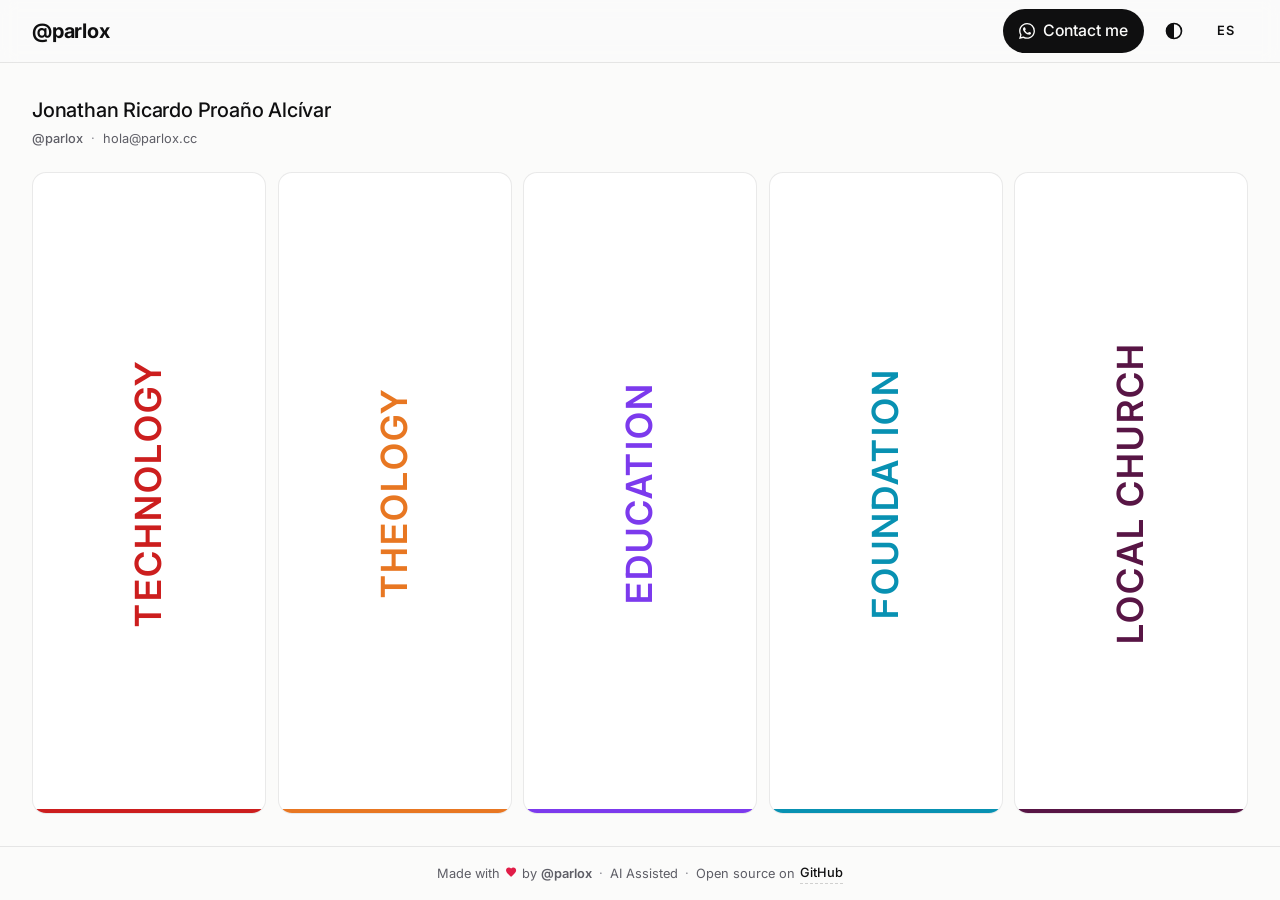
==== index.html @ 4e2821db "Point footer GitHub link to real repo Replace placeholder ParloxNetwork/parlox-cc URL — the repo now" ====
<!doctype html>
<html lang="es">
  <head>
    <meta charset="utf-8" />
    <meta name="viewport" content="width=device-width, initial-scale=1, viewport-fit=cover" />
    <meta name="color-scheme" content="light dark" />

    <title>@parlox — Jonathan Ricardo Proaño Alcívar</title>
    <meta
      name="description"
      content="Cinco áreas de trabajo. Tecnología, teología, educación, fundación e iglesia local."
    />
    <link rel="canonical" href="https://parlox.cc/" />
    <link rel="alternate" hreflang="es" href="https://parlox.cc/" />
    <link rel="alternate" hreflang="en" href="https://parlox.cc/?lang=en" />
    <link rel="alternate" hreflang="x-default" href="https://parlox.cc/" />

    <meta property="og:type" content="profile" />
    <meta property="og:title" content="@parlox — Jonathan Ricardo Proaño Alcívar" />
    <meta
      property="og:description"
      content="Cinco áreas de trabajo. Tecnología, teología, educación, fundación e iglesia local."
    />
    <meta property="og:url" content="https://parlox.cc/" />
    <meta name="twitter:card" content="summary" />

    <meta name="theme-color" content="#ffffff" media="(prefers-color-scheme: light)" />
    <meta name="theme-color" content="#0b0b0d" media="(prefers-color-scheme: dark)" />

    <!-- Inline no-flash bootstrap: applies persisted theme/lang BEFORE
         the stylesheet paints, eliminating FOUC. -->
    <script>
      (function () {
        try {
          var t = localStorage.getItem("parlox.theme") || "auto";
          document.documentElement.setAttribute("data-theme", t);
          var url = new URL(location.href);
          var l =
            url.searchParams.get("lang") ||
            localStorage.getItem("parlox.lang") ||
            ((navigator.language || "es").slice(0, 2).toLowerCase() === "en"
              ? "en"
              : "es");
          document.documentElement.setAttribute("lang", l);
        } catch (e) {}
      })();
    </script>

    <link rel="preconnect" href="https://fonts.googleapis.com" />
    <link rel="preconnect" href="https://fonts.gstatic.com" crossorigin />
    <link
      href="https://fonts.googleapis.com/css2?family=Inter:wght@400;500;600;700&display=swap"
      rel="stylesheet"
    />

    <link rel="stylesheet" href="styles.css" />
    <script type="module" src="app.js" defer></script>

    <script type="application/ld+json">
      {
        "@context": "https://schema.org",
        "@type": "Person",
        "name": "Jonathan Ricardo Proaño Alcívar",
        "alternateName": "@parlox",
        "url": "https://parlox.cc/"
      }
    </script>
  </head>

  <body>
    <a class="skip-link" href="#main" data-i18n="a11y.skip">Saltar al contenido</a>

    <header class="topbar" role="banner">
      <a class="mark" href="/" aria-label="parlox.cc">
        <span class="mark-handle">@parlox</span>
      </a>

      <nav class="topbar-actions" aria-label="Acciones del sitio">
        <button id="wa-btn" class="btn btn-primary" type="button">
          <svg
            class="wa-icon"
            viewBox="0 0 24 24"
            aria-hidden="true"
            focusable="false"
          >
            <path
              fill="currentColor"
              d="M17.472 14.382c-.297-.149-1.758-.867-2.03-.967-.273-.099-.471-.148-.67.15-.197.297-.767.966-.94 1.164-.173.199-.347.223-.644.075-.297-.15-1.255-.463-2.39-1.475-.883-.788-1.48-1.761-1.653-2.059-.173-.297-.018-.458.13-.606.134-.133.298-.347.446-.52.149-.174.198-.298.298-.497.099-.198.05-.371-.025-.52-.075-.149-.669-1.612-.916-2.207-.242-.579-.487-.5-.669-.51-.173-.008-.371-.01-.57-.01-.198 0-.52.074-.792.372-.272.297-1.04 1.016-1.04 2.479 0 1.462 1.065 2.875 1.213 3.074.149.198 2.096 3.2 5.077 4.487.709.306 1.262.489 1.694.625.712.227 1.36.195 1.871.118.571-.085 1.758-.719 2.006-1.413.248-.694.248-1.289.173-1.413-.074-.124-.272-.198-.57-.347m-5.421 7.403h-.004a9.87 9.87 0 0 1-5.031-1.378l-.361-.214-3.741.982.998-3.648-.235-.374a9.86 9.86 0 0 1-1.51-5.26c.001-5.45 4.436-9.884 9.888-9.884 2.64 0 5.122 1.03 6.988 2.898a9.825 9.825 0 0 1 2.893 6.994c-.003 5.45-4.437 9.884-9.885 9.884m8.413-18.297A11.815 11.815 0 0 0 12.05 0C5.495 0 .16 5.335.157 11.892c0 2.096.547 4.142 1.588 5.945L.057 24l6.305-1.654a11.882 11.882 0 0 0 5.683 1.448h.005c6.554 0 11.89-5.335 11.893-11.893a11.821 11.821 0 0 0-3.48-8.413"
            />
          </svg>
          <span data-i18n="contact">Contáctame</span>
        </button>
        <button
          id="theme-toggle"
          class="btn btn-icon"
          type="button"
          data-i18n-aria="a11y.theme"
          aria-label="Cambiar tema"
        >
          <svg class="icon icon-sun" viewBox="0 0 24 24" aria-hidden="true">
            <circle cx="12" cy="12" r="4" fill="currentColor" />
            <g stroke="currentColor" stroke-width="2" stroke-linecap="round">
              <line x1="12" y1="2" x2="12" y2="5" />
              <line x1="12" y1="19" x2="12" y2="22" />
              <line x1="2" y1="12" x2="5" y2="12" />
              <line x1="19" y1="12" x2="22" y2="12" />
              <line x1="4.5" y1="4.5" x2="6.6" y2="6.6" />
              <line x1="17.4" y1="17.4" x2="19.5" y2="19.5" />
              <line x1="4.5" y1="19.5" x2="6.6" y2="17.4" />
              <line x1="17.4" y1="6.6" x2="19.5" y2="4.5" />
            </g>
          </svg>
          <svg class="icon icon-moon" viewBox="0 0 24 24" aria-hidden="true">
            <path
              fill="currentColor"
              d="M21 12.8A9 9 0 1 1 11.2 3a7 7 0 0 0 9.8 9.8z"
            />
          </svg>
          <svg class="icon icon-auto" viewBox="0 0 24 24" aria-hidden="true">
            <circle cx="12" cy="12" r="9" fill="none" stroke="currentColor" stroke-width="2" />
            <path fill="currentColor" d="M12 3a9 9 0 1 0 0 18V3z" />
          </svg>
        </button>
        <button
          id="lang-toggle"
          class="btn btn-lang"
          type="button"
          data-i18n-aria="a11y.lang"
          aria-label="Cambiar idioma"
        >
          <span class="lang-current">ES</span>
        </button>
      </nav>
    </header>

    <main id="main" class="page" role="main">
      <div class="byline">
        <p class="byline-name">Jonathan Ricardo Proaño Alcívar</p>
        <p class="byline-meta">
          <span class="byline-handle">@parlox</span>
          <span class="byline-sep" aria-hidden="true">·</span>
          <a
            class="byline-email"
            href="#"
            data-email-user="hola"
            data-email-host="parlox.cc"
            >&nbsp;</a
          >
        </p>
      </div>

      <section class="directory" aria-label="Áreas de trabajo">
        <ul class="panels" data-active-index="">
          <li
            class="panel"
            data-area="tech"
            data-index="0"
            style="--brand: #cc1e1e"
          >
            <button
              class="panel-tab"
              type="button"
              aria-expanded="false"
              aria-controls="content-tech"
            >
              <span class="panel-area" data-i18n="area.tech">Tecnología</span>
              <span class="panel-toggle" aria-hidden="true"></span>
            </button>
            <div class="panel-content" id="content-tech">
              <span class="panel-kicker" data-i18n="desc.tech"
                >Tecnología y desarrollo</span
              >
              <h2 class="panel-brand">Parlox Network</h2>
              <p class="panel-slogan" data-i18n="slogan.tech">
                Conectados logramos más.
              </p>
              <a
                class="panel-link"
                href="https://parlox.net"
                target="_blank"
                rel="noopener noreferrer"
                >parlox.net <span aria-hidden="true">→</span></a
              >
            </div>
          </li>

          <li
            class="panel"
            data-area="theo"
            data-index="1"
            style="--brand: #e87722"
          >
            <button
              class="panel-tab"
              type="button"
              aria-expanded="false"
              aria-controls="content-theo"
            >
              <span class="panel-area" data-i18n="area.theo">Teología</span>
              <span class="panel-toggle" aria-hidden="true"></span>
            </button>
            <div class="panel-content" id="content-theo">
              <span class="panel-kicker" data-i18n="desc.theo"
                >Teología, divulgación y ministerio</span
              >
              <h2 class="panel-brand">Cafecito Teológico</h2>
              <p class="panel-slogan" data-i18n="slogan.theo">
                Conversemos de Dios y la Biblia mientras tomamos un cafecito.
              </p>
              <a
                class="panel-link"
                href="https://cafecito.cc"
                target="_blank"
                rel="noopener noreferrer"
                >cafecito.cc <span aria-hidden="true">→</span></a
              >
            </div>
          </li>

          <li
            class="panel"
            data-area="edu"
            data-index="2"
            style="--brand: #7c3aed"
          >
            <button
              class="panel-tab"
              type="button"
              aria-expanded="false"
              aria-controls="content-edu"
            >
              <span class="panel-area" data-i18n="area.edu">Educación</span>
              <span class="panel-toggle" aria-hidden="true"></span>
            </button>
            <div class="panel-content" id="content-edu">
              <span class="panel-kicker" data-i18n="desc.edu"
                >Nivelación, asesoría educativa y formación</span
              >
              <h2 class="panel-brand">Cedesco Academia</h2>
              <p class="panel-slogan" data-i18n="slogan.edu">
                Nivelación y asesoría educativa.
              </p>
              <a class="panel-link" href="#" rel="noopener noreferrer"
                >@cedes <span aria-hidden="true">→</span></a
              >
            </div>
          </li>

          <li
            class="panel"
            data-area="found"
            data-index="3"
            style="--brand: #0891b2"
          >
            <button
              class="panel-tab"
              type="button"
              aria-expanded="false"
              aria-controls="content-found"
            >
              <span class="panel-area" data-i18n="area.found">Fundación</span>
              <span class="panel-toggle" aria-hidden="true"></span>
            </button>
            <div class="panel-content" id="content-found">
              <span class="panel-kicker" data-i18n="desc.found"
                >Fundación de impacto social</span
              >
              <h2 class="panel-brand">Educalisa</h2>
              <p class="panel-slogan" data-i18n="slogan.found">
                Por una educación libre y saludable.
              </p>
              <a class="panel-link" href="#" rel="noopener noreferrer"
                ><span data-i18n="link.soon">próximamente</span></a
              >
            </div>
          </li>

          <li
            class="panel"
            data-area="min"
            data-index="4"
            style="--brand: #581545"
          >
            <button
              class="panel-tab"
              type="button"
              aria-expanded="false"
              aria-controls="content-min"
            >
              <span class="panel-area" data-i18n="area.min">Iglesia local</span>
              <span class="panel-toggle" aria-hidden="true"></span>
            </button>
            <div class="panel-content" id="content-min">
              <span class="panel-kicker" data-i18n="desc.min"
                >Iglesia local</span
              >
              <h2 class="panel-brand">Alianza República</h2>
              <p class="panel-slogan" data-i18n="slogan.min">
                Una familia que glorifica a Dios.
              </p>
              <a
                class="panel-link"
                href="https://alianzarepublica.org"
                target="_blank"
                rel="noopener noreferrer"
                >alianzarepublica.org <span aria-hidden="true">→</span></a
              >
            </div>
          </li>
        </ul>
      </section>
    </main>

    <footer class="bottombar" role="contentinfo">
      <p class="bottombar-text">
        <span class="bb-segment">
          <span data-i18n="footer.made">Hecho con</span>
          <svg
            class="footer-heart"
            viewBox="0 0 24 24"
            aria-hidden="true"
            focusable="false"
          >
            <path
              fill="currentColor"
              d="M12 21.35l-1.45-1.32C5.4 15.36 2 12.28 2 8.5 2 5.42 4.42 3 7.5 3c1.74 0 3.41.81 4.5 2.09C13.09 3.81 14.76 3 16.5 3 19.58 3 22 5.42 22 8.5c0 3.78-3.4 6.86-8.55 11.54z"
            />
          </svg>
          <span data-i18n="footer.by">por</span>
          <span class="bb-handle">@parlox</span>
        </span>
        <span class="bb-sep" aria-hidden="true">·</span>
        <span class="bb-segment" data-i18n="footer.ai">Asistido con IA</span>
        <span class="bb-sep" aria-hidden="true">·</span>
        <span class="bb-segment">
          <span data-i18n="footer.os">Código abierto en</span>
          <a
            class="bb-link"
            href="https://github.com/ParloxNetwork/parlox-cc"
            target="_blank"
            rel="noopener noreferrer"
            >GitHub</a
          >
        </span>
      </p>
    </footer>
  </body>
</html>
---- styles.css ----
/* =========================================================
   parlox.cc — style for both large and small screens
   Editorial directory with hover-accordion (desktop) and
   business-card stack (mobile). Quiet, modern, brand-as-accent.
   ========================================================= */

/* ---------- Modern reset ---------- */
*,
*::before,
*::after {
  box-sizing: border-box;
}
* {
  margin: 0;
  padding: 0;
}
html,
body {
  height: 100%;
}
body {
  -webkit-font-smoothing: antialiased;
  text-rendering: optimizeLegibility;
  line-height: 1.55;
}
img,
svg {
  display: block;
  max-width: 100%;
}
button {
  font: inherit;
  color: inherit;
  background: none;
  border: 0;
  cursor: pointer;
}
ul {
  list-style: none;
}
a {
  color: inherit;
  text-decoration: none;
}

/* ---------- Tokens ---------- */
:root {
  --space-1: 0.25rem;
  --space-2: 0.5rem;
  --space-3: 0.75rem;
  --space-4: 1rem;
  --space-5: 1.5rem;
  --space-6: 2rem;
  --space-8: 3rem;
  --space-10: 4.5rem;

  --fs-xs: clamp(0.7rem, 0.65rem + 0.2vw, 0.8rem);
  --fs-sm: clamp(0.875rem, 0.83rem + 0.2vw, 1rem);
  --fs-base: clamp(1rem, 0.96rem + 0.2vw, 1.0625rem);
  --fs-md: clamp(1.0625rem, 1rem + 0.4vw, 1.25rem);
  --fs-lg: clamp(1.5rem, 1.25rem + 1.2vw, 1.875rem);
  --fs-xl: clamp(1.875rem, 1.5rem + 1.8vw, 2.5rem);

  /* Light palette */
  --bg: #fbfbfa;
  --bg-elev: #ffffff;
  --bg-elev-2: #f4f4f3;
  --fg: #0f0f10;
  --fg-muted: #5e5e66;
  --fg-soft: #8a8a92;
  --line: rgba(15, 15, 16, 0.09);
  --line-strong: rgba(15, 15, 16, 0.18);
  --focus: #2563eb;
  --heart: #e11d48;

  --radius: 14px;
  --ease: cubic-bezier(0.22, 0.61, 0.36, 1);
  --dur-fast: 180ms;
  --dur: 320ms;

  --container: 80rem;
  --topbar-h: clamp(56px, 7vh, 72px);
  --bottombar-h: clamp(48px, 6vh, 56px);

  /* Mobile wallet stack tab height */
  --tab-h-mobile: 64px;

  --font-sans: "Inter", system-ui, -apple-system, "Segoe UI", Roboto,
    "Helvetica Neue", Arial, sans-serif;
}

/* OS-driven dark when user hasn't picked. */
@media (prefers-color-scheme: dark) {
  :root[data-theme="auto"] {
    --bg: #0b0b0d;
    --bg-elev: #131316;
    --bg-elev-2: #1a1a1e;
    --fg: #f4f4f5;
    --fg-muted: #a8a8b0;
    --fg-soft: #6f6f78;
    --line: rgba(244, 244, 245, 0.1);
    --line-strong: rgba(244, 244, 245, 0.22);
    --focus: #60a5fa;
    --heart: #fb7185;
  }
}
:root[data-theme="dark"] {
  --bg: #0b0b0d;
  --bg-elev: #131316;
  --bg-elev-2: #1a1a1e;
  --fg: #f4f4f5;
  --fg-muted: #a8a8b0;
  --fg-soft: #6f6f78;
  --line: rgba(244, 244, 245, 0.1);
  --line-strong: rgba(244, 244, 245, 0.22);
  --focus: #60a5fa;
  --heart: #fb7185;
}
:root[data-theme="light"] {
  --bg: #fbfbfa;
  --bg-elev: #ffffff;
  --bg-elev-2: #f4f4f3;
  --fg: #0f0f10;
  --fg-muted: #5e5e66;
  --fg-soft: #8a8a92;
  --line: rgba(15, 15, 16, 0.09);
  --line-strong: rgba(15, 15, 16, 0.18);
  --focus: #2563eb;
}

/* ---------- Globals ---------- */
body {
  font-family: var(--font-sans);
  font-size: var(--fs-base);
  background: var(--bg);
  color: var(--fg);
  display: flex;
  flex-direction: column;
  min-height: 100dvh;
}

:focus-visible {
  outline: 2px solid var(--focus);
  outline-offset: 3px;
  border-radius: 6px;
}

.skip-link {
  position: absolute;
  top: -100px;
  left: var(--space-4);
  background: var(--bg-elev);
  color: var(--fg);
  padding: var(--space-2) var(--space-4);
  border-radius: 6px;
  z-index: 1000;
  transition: top var(--dur) var(--ease);
}
.skip-link:focus {
  top: var(--space-2);
}

/* ---------- Topbar ---------- */
.topbar {
  height: var(--topbar-h);
  display: flex;
  align-items: center;
  justify-content: space-between;
  gap: var(--space-3);
  padding: 0 var(--space-4);
  border-bottom: 1px solid var(--line);
  background: color-mix(in srgb, var(--bg) 80%, transparent);
  backdrop-filter: saturate(140%) blur(8px);
  position: sticky;
  top: 0;
  z-index: 50;
}
@media (min-width: 768px) {
  .topbar {
    padding: 0 var(--space-6);
  }
}

.mark {
  display: inline-flex;
  align-items: center;
  gap: var(--space-2);
  font-weight: 700;
  letter-spacing: -0.01em;
  font-size: var(--fs-md);
  padding: var(--space-2);
  margin: calc(var(--space-2) * -1);
}
.mark-handle {
  font-variant-numeric: tabular-nums;
}

.topbar-actions {
  display: flex;
  align-items: center;
  gap: var(--space-2);
}

/* ---------- Buttons ---------- */
.btn {
  display: inline-flex;
  align-items: center;
  justify-content: center;
  min-height: 44px;
  min-width: 44px;
  padding: 0 var(--space-4);
  border-radius: 999px;
  font-weight: 500;
  font-size: var(--fs-sm);
  transition: background var(--dur-fast) var(--ease),
    color var(--dur-fast) var(--ease), transform var(--dur-fast) var(--ease);
}
.btn:hover {
  background: var(--line);
}
.btn:active {
  transform: scale(0.97);
}

.btn-primary {
  background: var(--fg);
  color: var(--bg);
  gap: 0.5rem;
}
.btn-primary:hover {
  background: var(--fg);
  filter: brightness(1.12);
}
.wa-icon {
  width: 16px;
  height: 16px;
  flex-shrink: 0;
}

.btn-icon {
  width: 44px;
  padding: 0;
}
.btn-icon .icon {
  width: 20px;
  height: 20px;
}

.icon-sun,
.icon-moon,
.icon-auto {
  display: none;
}
:root[data-theme="auto"] .icon-auto {
  display: block;
}
:root[data-theme="light"] .icon-moon {
  display: block;
}
:root[data-theme="dark"] .icon-sun {
  display: block;
}

.btn-lang {
  font-variant-numeric: tabular-nums;
  font-weight: 600;
  font-size: var(--fs-xs);
  letter-spacing: 0.05em;
  min-width: 44px;
  padding: 0 var(--space-3);
}

/* ---------- Page layout ----------
   Body is column-flex (topbar / main / footer).
   .page itself is column-flex so the directory can grow to fill
   the remaining vertical space — that's how we get the 5 strips
   to fill the laptop viewport on first paint. */
.page {
  flex: 1 0 auto;
  width: 100%;
  max-width: var(--container);
  margin: 0 auto;
  padding: var(--space-5) var(--space-4);
  display: flex;
  flex-direction: column;
  gap: var(--space-4);
  min-height: 0;
}
@media (min-width: 768px) {
  .page {
    padding: var(--space-6) var(--space-6);
    gap: var(--space-5);
  }
}

/* ---------- Byline (name in flow) ---------- */
.byline {
  display: flex;
  flex-direction: column;
  gap: var(--space-1);
}
.byline-name {
  font-size: var(--fs-md);
  font-weight: 500;
  letter-spacing: -0.01em;
  color: var(--fg);
}
.byline-meta {
  display: flex;
  align-items: center;
  flex-wrap: wrap;
  gap: var(--space-2);
  font-size: var(--fs-xs);
  color: var(--fg-muted);
  line-height: 1.4;
}
.byline-handle {
  font-weight: 500;
  font-variant-numeric: tabular-nums;
}
.byline-sep {
  color: var(--fg-soft);
}
.byline-email {
  color: var(--fg-muted);
  text-decoration: none;
  transition: color var(--dur-fast) var(--ease);
}
.byline-email:hover,
.byline-email:focus-visible {
  color: var(--fg);
  text-decoration: underline;
  text-underline-offset: 3px;
}

/* ---------- Directory ---------- */
.directory {
  flex: 1 1 auto;
  display: flex;
  min-height: 0;
}

/* ====================================================
   MOBILE — Wallet / business-card stack (default)
   ====================================================
   Each card is absolutely positioned and full-width.
   Default position for card[i]: translateY(i * tabH).
   Only the top --tab-h of each card peeks above the next.
   When card[k] is active:
     cards [0..k-1] keep i * tabH       (their tabs)
     card[k]        keeps k * tabH      (its tab + content fills)
     cards [k+1..n] shift down by --content-h
   --content-h is computed in JS from the container size.
   ==================================================== */
.panels {
  position: relative;
  width: 100%;
  height: 100%;
  min-height: calc(5 * var(--tab-h-mobile) + 280px);
}

.panel {
  position: absolute;
  inset: 0;
  background: var(--bg-elev);
  border: 1px solid var(--line);
  border-top: 3px solid var(--brand, var(--fg));
  border-radius: 14px 14px 0 0;
  box-shadow: 0 -10px 30px -16px rgba(0, 0, 0, 0.18);
  overflow: hidden;
  transform: translateY(var(--y, 0px));
  transition: transform var(--dur) var(--ease),
    box-shadow var(--dur) var(--ease);
  will-change: transform;
  /* Cards fade in with a subtle stagger on first paint. */
  animation: card-in 460ms var(--ease) both;
}
.panel:nth-child(1) { animation-delay: 40ms; }
.panel:nth-child(2) { animation-delay: 90ms; }
.panel:nth-child(3) { animation-delay: 140ms; }
.panel:nth-child(4) { animation-delay: 190ms; }
.panel:nth-child(5) { animation-delay: 240ms; }

.panel.is-active {
  box-shadow: 0 -16px 40px -16px rgba(0, 0, 0, 0.28);
}

.panel-tab {
  display: flex;
  align-items: center;
  justify-content: space-between;
  width: 100%;
  height: var(--tab-h-mobile);
  padding: 0 var(--space-5);
  text-align: left;
  color: inherit;
}
.panel-area {
  font-size: var(--fs-base);
  font-weight: 600;
  letter-spacing: 0.08em;
  text-transform: uppercase;
  color: var(--brand, var(--fg));
}

/* "+" toggle that becomes "×" when active. Drawn with two pseudo
   elements so it scales crisply at any size. */
.panel-toggle {
  position: relative;
  width: 14px;
  height: 14px;
  flex-shrink: 0;
  color: var(--fg-soft);
  transition: transform var(--dur) var(--ease), color var(--dur) var(--ease);
}
.panel-toggle::before,
.panel-toggle::after {
  content: "";
  position: absolute;
  inset: 0;
  margin: auto;
  background: currentColor;
  border-radius: 1px;
}
.panel-toggle::before {
  width: 100%;
  height: 1.5px;
}
.panel-toggle::after {
  width: 1.5px;
  height: 100%;
  transition: transform var(--dur) var(--ease);
}
.panel.is-active .panel-toggle {
  transform: rotate(45deg);
  color: var(--brand, var(--fg));
}

.panel-content {
  position: absolute;
  top: var(--tab-h-mobile);
  left: 0;
  right: 0;
  bottom: 0;
  padding: 0 var(--space-5) var(--space-6);
  display: flex;
  flex-direction: column;
  gap: var(--space-3);
  opacity: 0;
  transform: translateY(8px);
  pointer-events: none;
  transition: opacity var(--dur) var(--ease),
    transform var(--dur) var(--ease);
}
.panel.is-active .panel-content {
  opacity: 1;
  transform: translateY(0);
  pointer-events: auto;
  transition-delay: 100ms;
}

.panel-kicker {
  font-size: var(--fs-xs);
  font-weight: 600;
  letter-spacing: 0.04em;
  text-transform: uppercase;
  color: var(--brand, var(--fg-muted));
  max-width: 32ch;
}
.panel-brand {
  font-size: var(--fs-lg);
  font-weight: 700;
  letter-spacing: -0.02em;
  line-height: 1.1;
  color: var(--fg);
}
.panel-slogan {
  font-size: var(--fs-sm);
  color: var(--fg-muted);
  max-width: 38ch;
  flex: 1;
}
.panel-link {
  align-self: flex-start;
  display: inline-flex;
  align-items: center;
  gap: var(--space-2);
  margin-top: var(--space-2);
  font-size: var(--fs-sm);
  font-weight: 600;
  color: var(--brand, var(--fg));
  padding: var(--space-2) 0;
  min-height: 44px;
}
.panel-link:hover {
  text-decoration: underline;
  text-underline-offset: 4px;
}

/* ====================================================
   DESKTOP — Horizontal accordion (≥ 768px)
   ====================================================
   - Panels are flex children, not absolute.
   - Default flex-grow: 1 → equal fifths.
   - Hovered/focused panel: flex-grow: 4 → 4/(4+1+1+1+1)=50%.
   - Vertical area name shows when collapsed.
   - On expand: vertical text fades, content fades in
     bottom-aligned with kicker/brand/slogan/link stack.
   ==================================================== */
@media (min-width: 768px) {
  .directory {
    height: 100%;
  }

  .panels {
    flex-direction: row;
    display: flex;
    width: 100%;
    height: 100%;
    min-height: clamp(360px, 60dvh, 640px);
    gap: var(--space-3);
  }

  .panel {
    position: relative;
    inset: auto;
    flex: 1 1 0;
    min-width: 0;
    height: 100%;
    border: 1px solid var(--line);
    border-top: 1px solid var(--line);
    border-radius: var(--radius);
    box-shadow: none;
    transform: none;
    transition: flex-grow var(--dur) var(--ease),
      border-color var(--dur) var(--ease),
      box-shadow var(--dur) var(--ease);
  }

  /* Brand color as a 4px bottom band — quiet identification per panel. */
  .panel::after {
    content: "";
    position: absolute;
    left: 0;
    right: 0;
    bottom: 0;
    height: 4px;
    background: var(--brand, transparent);
    transition: height var(--dur) var(--ease);
    border-radius: 0 0 var(--radius) var(--radius);
  }

  .panel-tab {
    position: absolute;
    inset: 0;
    height: 100%;
    flex-direction: column;
    justify-content: center;
    align-items: center;
    padding: var(--space-5) var(--space-3);
    background: transparent;
  }
  .panel-toggle {
    display: none;
  }
  .panel-area {
    /* Vertical text — reads bottom→top, conventional. Sized to fill
       the strip with presence without crowding it. */
    writing-mode: vertical-rl;
    transform: rotate(180deg);
    font-size: clamp(1.5rem, 1rem + 1.6vw, 2.25rem);
    font-weight: 600;
    letter-spacing: 0.06em;
    text-align: center;
    transition: opacity var(--dur) var(--ease),
      transform var(--dur) var(--ease);
  }

  .panel-content {
    position: absolute;
    inset: 0;
    padding: var(--space-6);
    display: flex;
    flex-direction: column;
    justify-content: flex-end;
    gap: var(--space-3);
    opacity: 0;
    transform: none;
    pointer-events: none;
    transition: opacity var(--dur) var(--ease);
  }
  .panel-slogan {
    flex: none;
    max-width: 28ch;
  }
  .panel-link {
    margin-top: var(--space-2);
  }

  /* Expand on hover, keyboard focus, or programmatic activation. */
  .panel:hover,
  .panel:focus-within,
  .panel.is-active {
    flex-grow: 4;
    border-color: var(--line-strong);
    box-shadow: 0 8px 28px -16px rgba(0, 0, 0, 0.22);
  }
  .panel:hover::after,
  .panel:focus-within::after,
  .panel.is-active::after {
    height: 6px;
  }
  .panel:hover .panel-area,
  .panel:focus-within .panel-area,
  .panel.is-active .panel-area {
    opacity: 0;
    transform: rotate(180deg) translateY(-12px);
  }
  .panel:hover .panel-content,
  .panel:focus-within .panel-content,
  .panel.is-active .panel-content {
    opacity: 1;
    pointer-events: auto;
    transition-delay: 120ms;
  }
}

/* ---------- Bottombar ---------- */
.bottombar {
  min-height: var(--bottombar-h);
  display: flex;
  align-items: center;
  justify-content: center;
  font-size: var(--fs-xs);
  color: var(--fg-muted);
  border-top: 1px solid var(--line);
  background: var(--bg);
  padding: var(--space-2) var(--space-4);
  text-align: center;
}
.bottombar-text {
  display: flex;
  flex-wrap: wrap;
  align-items: center;
  justify-content: center;
  gap: 0.35em 0.55em;
  line-height: 1.5;
}
.bb-segment {
  display: inline-flex;
  align-items: center;
  gap: 0.35em;
  white-space: nowrap;
}
.bb-sep {
  color: var(--fg-soft);
}
.bb-handle {
  font-weight: 600;
  font-variant-numeric: tabular-nums;
  color: var(--fg-muted);
}
.bb-link {
  color: var(--fg);
  font-weight: 500;
  text-decoration: none;
  border-bottom: 1px dashed var(--line-strong);
  padding-bottom: 1px;
  transition: color var(--dur-fast) var(--ease),
    border-color var(--dur-fast) var(--ease);
}
.bb-link:hover,
.bb-link:focus-visible {
  color: var(--focus);
  border-color: currentColor;
}
.footer-heart {
  width: 0.95em;
  height: 0.95em;
  color: var(--heart);
  flex-shrink: 0;
  transform: translateY(-1px);
}

/* ---------- Motion ---------- */
@keyframes card-in {
  from {
    opacity: 0;
    transform: translateY(var(--y, 0px));
  }
  to {
    opacity: 1;
    transform: translateY(var(--y, 0px));
  }
}

@media (prefers-reduced-motion: reduce) {
  *,
  *::before,
  *::after {
    transition-duration: 0.01ms !important;
    animation: none !important;
  }
}
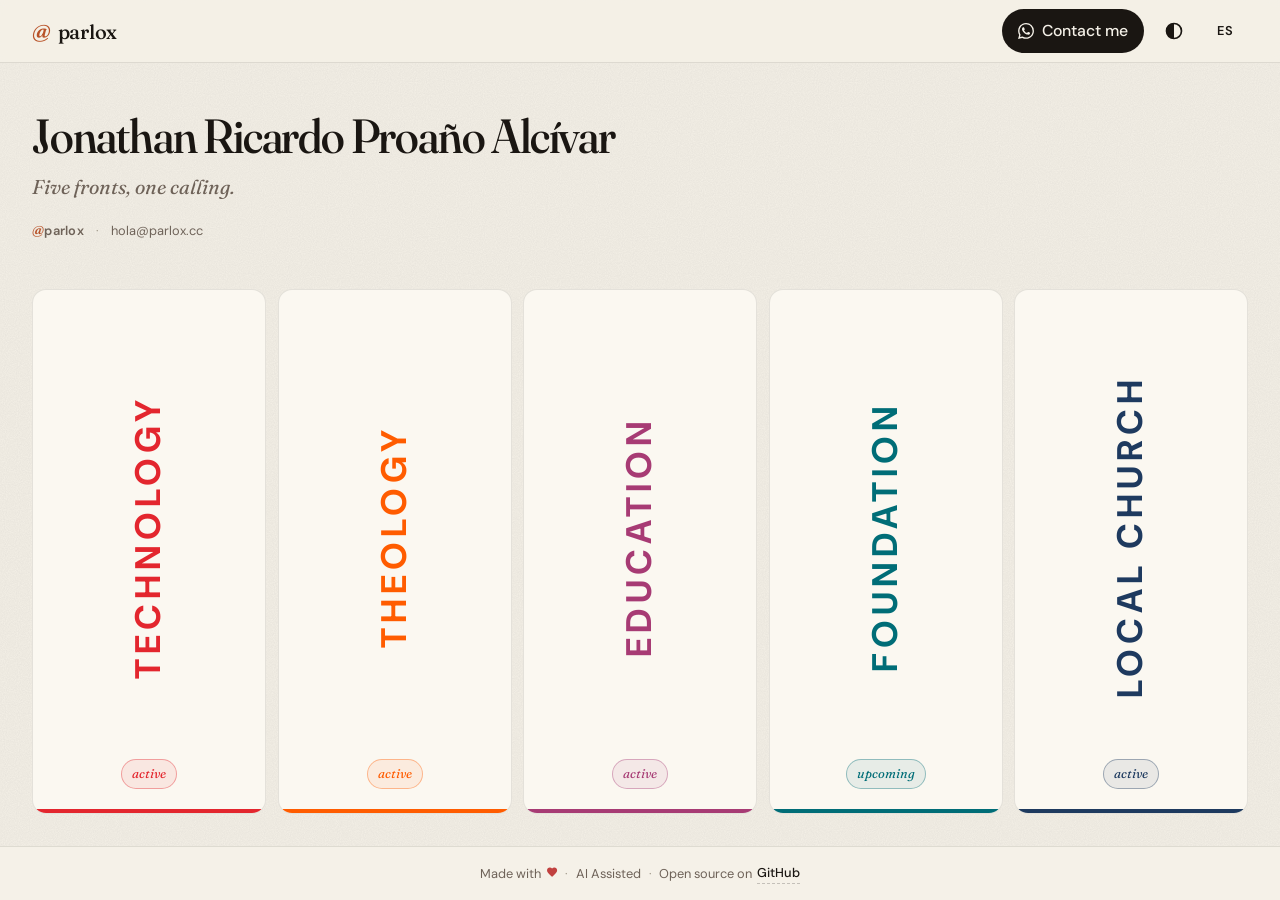
==== commit 791df94f: "Editorial redesign: Fraunces + DM Sans on warm cream/black - New typography pair (Fraunces display, " ====
--- a/index.html
+++ b/index.html
@@ -8,7 +8,7 @@
     <title>@parlox — Jonathan Ricardo Proaño Alcívar</title>
     <meta
       name="description"
-      content="Cinco áreas de trabajo. Tecnología, teología, educación, fundación e iglesia local."
+      content="Cinco frentes, una vocación. Tecnología, teología, educación, fundación e iglesia local."
     />
     <link rel="canonical" href="https://parlox.cc/" />
     <link rel="alternate" hreflang="es" href="https://parlox.cc/" />
@@ -19,13 +19,22 @@
     <meta property="og:title" content="@parlox — Jonathan Ricardo Proaño Alcívar" />
     <meta
       property="og:description"
-      content="Cinco áreas de trabajo. Tecnología, teología, educación, fundación e iglesia local."
+      content="Cinco frentes, una vocación. Tecnología, teología, educación, fundación e iglesia local."
     />
     <meta property="og:url" content="https://parlox.cc/" />
     <meta name="twitter:card" content="summary" />
 
-    <meta name="theme-color" content="#ffffff" media="(prefers-color-scheme: light)" />
-    <meta name="theme-color" content="#0b0b0d" media="(prefers-color-scheme: dark)" />
+    <meta name="theme-color" content="#f5f1e8" media="(prefers-color-scheme: light)" />
+    <meta name="theme-color" content="#0e0c0a" media="(prefers-color-scheme: dark)" />
+
+    <!-- Inline SVG favicon: italic "px" wordmark in a warm dark plate.
+         The system serif fallback (Georgia) keeps the glyph crisp at
+         16/32px even before any web font loads. -->
+    <link
+      rel="icon"
+      type="image/svg+xml"
+      href="data:image/svg+xml;utf8,<svg xmlns='http://www.w3.org/2000/svg' viewBox='0 0 32 32'><rect width='32' height='32' rx='7' fill='%231a1612'/><text x='16' y='22' text-anchor='middle' font-family='Georgia, serif' font-style='italic' font-weight='600' font-size='18' fill='%23f5f1e8'>px</text></svg>"
+    />
 
     <!-- Inline no-flash bootstrap: applies persisted theme/lang BEFORE
          the stylesheet paints, eliminating FOUC. -->
@@ -49,12 +58,12 @@
     <link rel="preconnect" href="https://fonts.googleapis.com" />
     <link rel="preconnect" href="https://fonts.gstatic.com" crossorigin />
     <link
-      href="https://fonts.googleapis.com/css2?family=Inter:wght@400;500;600;700&display=swap"
+      href="https://fonts.googleapis.com/css2?family=Fraunces:ital,opsz,wght@0,9..144,400..700;1,9..144,400..700&family=DM+Sans:opsz,wght@9..40,400..700&display=swap"
       rel="stylesheet"
     />
 
     <link rel="stylesheet" href="styles.css" />
-    <script type="module" src="app.js" defer></script>
+    <script type="module" src="app.js"></script>
 
     <script type="application/ld+json">
       {
@@ -70,19 +79,14 @@
   <body>
     <a class="skip-link" href="#main" data-i18n="a11y.skip">Saltar al contenido</a>
 
-    <header class="topbar" role="banner">
+    <header class="topbar">
       <a class="mark" href="/" aria-label="parlox.cc">
-        <span class="mark-handle">@parlox</span>
+        <span class="mark-at">@</span><span>parlox</span>
       </a>
 
       <nav class="topbar-actions" aria-label="Acciones del sitio">
         <button id="wa-btn" class="btn btn-primary" type="button">
-          <svg
-            class="wa-icon"
-            viewBox="0 0 24 24"
-            aria-hidden="true"
-            focusable="false"
-          >
+          <svg class="wa-icon" viewBox="0 0 24 24" aria-hidden="true" focusable="false">
             <path
               fill="currentColor"
               d="M17.472 14.382c-.297-.149-1.758-.867-2.03-.967-.273-.099-.471-.148-.67.15-.197.297-.767.966-.94 1.164-.173.199-.347.223-.644.075-.297-.15-1.255-.463-2.39-1.475-.883-.788-1.48-1.761-1.653-2.059-.173-.297-.018-.458.13-.606.134-.133.298-.347.446-.52.149-.174.198-.298.298-.497.099-.198.05-.371-.025-.52-.075-.149-.669-1.612-.916-2.207-.242-.579-.487-.5-.669-.51-.173-.008-.371-.01-.57-.01-.198 0-.52.074-.792.372-.272.297-1.04 1.016-1.04 2.479 0 1.462 1.065 2.875 1.213 3.074.149.198 2.096 3.2 5.077 4.487.709.306 1.262.489 1.694.625.712.227 1.36.195 1.871.118.571-.085 1.758-.719 2.006-1.413.248-.694.248-1.289.173-1.413-.074-.124-.272-.198-.57-.347m-5.421 7.403h-.004a9.87 9.87 0 0 1-5.031-1.378l-.361-.214-3.741.982.998-3.648-.235-.374a9.86 9.86 0 0 1-1.51-5.26c.001-5.45 4.436-9.884 9.888-9.884 2.64 0 5.122 1.03 6.988 2.898a9.825 9.825 0 0 1 2.893 6.994c-.003 5.45-4.437 9.884-9.885 9.884m8.413-18.297A11.815 11.815 0 0 0 12.05 0C5.495 0 .16 5.335.157 11.892c0 2.096.547 4.142 1.588 5.945L.057 24l6.305-1.654a11.882 11.882 0 0 0 5.683 1.448h.005c6.554 0 11.89-5.335 11.893-11.893a11.821 11.821 0 0 0-3.48-8.413"
@@ -111,10 +115,7 @@
             </g>
           </svg>
           <svg class="icon icon-moon" viewBox="0 0 24 24" aria-hidden="true">
-            <path
-              fill="currentColor"
-              d="M21 12.8A9 9 0 1 1 11.2 3a7 7 0 0 0 9.8 9.8z"
-            />
+            <path fill="currentColor" d="M21 12.8A9 9 0 1 1 11.2 3a7 7 0 0 0 9.8 9.8z" />
           </svg>
           <svg class="icon icon-auto" viewBox="0 0 24 24" aria-hidden="true">
             <circle cx="12" cy="12" r="9" fill="none" stroke="currentColor" stroke-width="2" />
@@ -133,71 +134,62 @@
       </nav>
     </header>
 
-    <main id="main" class="page" role="main">
-      <div class="byline">
-        <p class="byline-name">Jonathan Ricardo Proaño Alcívar</p>
-        <p class="byline-meta">
-          <span class="byline-handle">@parlox</span>
-          <span class="byline-sep" aria-hidden="true">·</span>
+    <main id="main" class="page">
+      <section class="hero">
+        <h1 class="hero-name">Jonathan Ricardo Proaño Alcívar</h1>
+        <p class="hero-tagline" data-i18n="tagline">Cinco frentes, una vocación.</p>
+        <p class="hero-meta">
+          <span class="hero-handle"><span class="at">@</span>parlox</span>
+          <span class="hero-sep" aria-hidden="true">·</span>
           <a
-            class="byline-email"
+            class="hero-email"
             href="#"
             data-email-user="hola"
             data-email-host="parlox.cc"
             >&nbsp;</a
           >
         </p>
-      </div>
+      </section>
 
       <section class="directory" aria-label="Áreas de trabajo">
         <ul class="panels" data-active-index="">
-          <li
-            class="panel"
-            data-area="tech"
-            data-index="0"
-            style="--brand: #cc1e1e"
-          >
+          <li class="panel" data-area="tech" data-index="0">
             <button
               class="panel-tab"
               type="button"
               aria-expanded="false"
               aria-controls="content-tech"
             >
-              <span class="panel-area" data-i18n="area.tech">Tecnología</span>
-              <span class="panel-toggle" aria-hidden="true"></span>
+              <span class="panel-tab-left">
+                <span class="panel-area" data-i18n="area.tech">Tecnología</span>
+              </span>
+              <span class="panel-status" data-state="activo" data-i18n="status.activo">activo</span>
             </button>
             <div class="panel-content" id="content-tech">
-              <span class="panel-kicker" data-i18n="desc.tech"
-                >Tecnología y desarrollo</span
-              >
+              <span class="panel-kicker" data-i18n="desc.tech">Tecnología y desarrollo</span>
               <h2 class="panel-brand">Parlox Network</h2>
-              <p class="panel-slogan" data-i18n="slogan.tech">
-                Conectados logramos más.
-              </p>
+              <p class="panel-slogan" data-i18n="slogan.tech">Conectados logramos más.</p>
               <a
                 class="panel-link"
                 href="https://parlox.net"
                 target="_blank"
                 rel="noopener noreferrer"
-                >parlox.net <span aria-hidden="true">→</span></a
-              >
-            </div>
-          </li>
-
-          <li
-            class="panel"
-            data-area="theo"
-            data-index="1"
-            style="--brand: #e87722"
-          >
+                >parlox.net <span class="arrow" aria-hidden="true">→</span></a
+              >
+            </div>
+          </li>
+
+          <li class="panel" data-area="theo" data-index="1">
             <button
               class="panel-tab"
               type="button"
               aria-expanded="false"
               aria-controls="content-theo"
             >
-              <span class="panel-area" data-i18n="area.theo">Teología</span>
-              <span class="panel-toggle" aria-hidden="true"></span>
+              <span class="panel-tab-left">
+                <span class="panel-area" data-i18n="area.theo">Teología</span>
+              </span>
+              <span class="panel-status" data-state="activo" data-i18n="status.activo">activo</span>
             </button>
             <div class="panel-content" id="content-theo">
               <span class="panel-kicker" data-i18n="desc.theo"
@@ -212,25 +204,22 @@
                 href="https://cafecito.cc"
                 target="_blank"
                 rel="noopener noreferrer"
-                >cafecito.cc <span aria-hidden="true">→</span></a
-              >
-            </div>
-          </li>
-
-          <li
-            class="panel"
-            data-area="edu"
-            data-index="2"
-            style="--brand: #7c3aed"
-          >
+                >cafecito.cc <span class="arrow" aria-hidden="true">→</span></a
+              >
+            </div>
+          </li>
+
+          <li class="panel" data-area="edu" data-index="2">
             <button
               class="panel-tab"
               type="button"
               aria-expanded="false"
               aria-controls="content-edu"
             >
-              <span class="panel-area" data-i18n="area.edu">Educación</span>
-              <span class="panel-toggle" aria-hidden="true"></span>
+              <span class="panel-tab-left">
+                <span class="panel-area" data-i18n="area.edu">Educación</span>
+              </span>
+              <span class="panel-status" data-state="activo" data-i18n="status.activo">activo</span>
             </button>
             <div class="panel-content" id="content-edu">
               <span class="panel-kicker" data-i18n="desc.edu"
@@ -241,25 +230,22 @@
                 Nivelación y asesoría educativa.
               </p>
               <a class="panel-link" href="#" rel="noopener noreferrer"
-                >@cedes <span aria-hidden="true">→</span></a
-              >
-            </div>
-          </li>
-
-          <li
-            class="panel"
-            data-area="found"
-            data-index="3"
-            style="--brand: #0891b2"
-          >
+                >@cedes <span class="arrow" aria-hidden="true">→</span></a
+              >
+            </div>
+          </li>
+
+          <li class="panel" data-area="found" data-index="3">
             <button
               class="panel-tab"
               type="button"
               aria-expanded="false"
               aria-controls="content-found"
             >
-              <span class="panel-area" data-i18n="area.found">Fundación</span>
-              <span class="panel-toggle" aria-hidden="true"></span>
+              <span class="panel-tab-left">
+                <span class="panel-area" data-i18n="area.found">Fundación</span>
+              </span>
+              <span class="panel-status" data-state="proximo" data-i18n="status.proximo">próximo</span>
             </button>
             <div class="panel-content" id="content-found">
               <span class="panel-kicker" data-i18n="desc.found"
@@ -270,30 +256,26 @@
                 Por una educación libre y saludable.
               </p>
               <a class="panel-link" href="#" rel="noopener noreferrer"
-                ><span data-i18n="link.soon">próximamente</span></a
-              >
-            </div>
-          </li>
-
-          <li
-            class="panel"
-            data-area="min"
-            data-index="4"
-            style="--brand: #581545"
-          >
+                ><span data-i18n="link.soon">próximamente</span>
+                <span class="arrow" aria-hidden="true">→</span></a
+              >
+            </div>
+          </li>
+
+          <li class="panel" data-area="min" data-index="4">
             <button
               class="panel-tab"
               type="button"
               aria-expanded="false"
               aria-controls="content-min"
             >
-              <span class="panel-area" data-i18n="area.min">Iglesia local</span>
-              <span class="panel-toggle" aria-hidden="true"></span>
+              <span class="panel-tab-left">
+                <span class="panel-area" data-i18n="area.min">Iglesia local</span>
+              </span>
+              <span class="panel-status" data-state="activo" data-i18n="status.activo">activo</span>
             </button>
             <div class="panel-content" id="content-min">
-              <span class="panel-kicker" data-i18n="desc.min"
-                >Iglesia local</span
-              >
+              <span class="panel-kicker" data-i18n="desc.min">Iglesia local</span>
               <h2 class="panel-brand">Alianza República</h2>
               <p class="panel-slogan" data-i18n="slogan.min">
                 Una familia que glorifica a Dios.
@@ -303,7 +285,8 @@
                 href="https://alianzarepublica.org"
                 target="_blank"
                 rel="noopener noreferrer"
-                >alianzarepublica.org <span aria-hidden="true">→</span></a
+                >alianzarepublica.org
+                <span class="arrow" aria-hidden="true">→</span></a
               >
             </div>
           </li>
@@ -311,7 +294,7 @@
       </section>
     </main>
 
-    <footer class="bottombar" role="contentinfo">
+    <footer class="bottombar">
       <p class="bottombar-text">
         <span class="bb-segment">
           <span data-i18n="footer.made">Hecho con</span>
@@ -326,8 +309,6 @@
               d="M12 21.35l-1.45-1.32C5.4 15.36 2 12.28 2 8.5 2 5.42 4.42 3 7.5 3c1.74 0 3.41.81 4.5 2.09C13.09 3.81 14.76 3 16.5 3 19.58 3 22 5.42 22 8.5c0 3.78-3.4 6.86-8.55 11.54z"
             />
           </svg>
-          <span data-i18n="footer.by">por</span>
-          <span class="bb-handle">@parlox</span>
         </span>
         <span class="bb-sep" aria-hidden="true">·</span>
         <span class="bb-segment" data-i18n="footer.ai">Asistido con IA</span>
--- a/styles.css
+++ b/styles.css
@@ -1,7 +1,8 @@
 /* =========================================================
-   parlox.cc — style for both large and small screens
-   Editorial directory with hover-accordion (desktop) and
-   business-card stack (mobile). Quiet, modern, brand-as-accent.
+   parlox.cc — editorial directory
+   Fraunces (display) + DM Sans (body) on warm cream/black
+   with paper grain. Hover-accordion (desktop) and wallet
+   stack (mobile). Brand-as-accent per panel.
    ========================================================= */
 
 /* ---------- Modern reset ---------- */
@@ -18,15 +19,12 @@
 body {
   height: 100%;
 }
-body {
-  -webkit-font-smoothing: antialiased;
-  text-rendering: optimizeLegibility;
-  line-height: 1.55;
-}
-img,
-svg {
-  display: block;
-  max-width: 100%;
+ul {
+  list-style: none;
+}
+a {
+  color: inherit;
+  text-decoration: none;
 }
 button {
   font: inherit;
@@ -35,12 +33,10 @@
   border: 0;
   cursor: pointer;
 }
-ul {
-  list-style: none;
-}
-a {
-  color: inherit;
-  text-decoration: none;
+svg,
+img {
+  display: block;
+  max-width: 100%;
 }
 
 /* ---------- Tokens ---------- */
@@ -52,91 +48,144 @@
   --space-5: 1.5rem;
   --space-6: 2rem;
   --space-8: 3rem;
-  --space-10: 4.5rem;
-
-  --fs-xs: clamp(0.7rem, 0.65rem + 0.2vw, 0.8rem);
+
+  --fs-xs: clamp(0.7rem, 0.66rem + 0.18vw, 0.8rem);
   --fs-sm: clamp(0.875rem, 0.83rem + 0.2vw, 1rem);
   --fs-base: clamp(1rem, 0.96rem + 0.2vw, 1.0625rem);
   --fs-md: clamp(1.0625rem, 1rem + 0.4vw, 1.25rem);
-  --fs-lg: clamp(1.5rem, 1.25rem + 1.2vw, 1.875rem);
-  --fs-xl: clamp(1.875rem, 1.5rem + 1.8vw, 2.5rem);
-
-  /* Light palette */
-  --bg: #fbfbfa;
-  --bg-elev: #ffffff;
-  --bg-elev-2: #f4f4f3;
-  --fg: #0f0f10;
-  --fg-muted: #5e5e66;
-  --fg-soft: #8a8a92;
-  --line: rgba(15, 15, 16, 0.09);
-  --line-strong: rgba(15, 15, 16, 0.18);
-  --focus: #2563eb;
-  --heart: #e11d48;
+  --fs-lg: clamp(1.5rem, 1.2rem + 1.4vw, 2rem);
+  --fs-xl: clamp(2rem, 1.5rem + 2.4vw, 3rem);
+
+  /* Warm paper palette */
+  --bg: #f5f1e8;
+  --bg-elev: #fbf8f1;
+  --bg-elev-2: #ece6d8;
+  --fg: #1a1612;
+  --fg-muted: #6e6258;
+  --fg-soft: #a39c8e;
+  --line: rgba(26, 22, 18, 0.10);
+  --line-strong: rgba(26, 22, 18, 0.22);
+  --focus: #b85228;
+  --heart: #c1413f;
+
+  --grain-blend: multiply;
+  --grain-opacity: 0.08;
 
   --radius: 14px;
   --ease: cubic-bezier(0.22, 0.61, 0.36, 1);
   --dur-fast: 180ms;
-  --dur: 320ms;
-
-  --container: 80rem;
-  --topbar-h: clamp(56px, 7vh, 72px);
+  --dur: 380ms;
+
+  --container: 84rem;
+  --topbar-h: clamp(60px, 7vh, 76px);
   --bottombar-h: clamp(48px, 6vh, 56px);
 
   /* Mobile wallet stack tab height */
-  --tab-h-mobile: 64px;
-
-  --font-sans: "Inter", system-ui, -apple-system, "Segoe UI", Roboto,
+  --tab-h-mobile: 68px;
+
+  --font-display: "Fraunces", "Times New Roman", Georgia, serif;
+  --font-body: "DM Sans", system-ui, -apple-system, "Segoe UI", Roboto,
     "Helvetica Neue", Arial, sans-serif;
 }
 
 /* OS-driven dark when user hasn't picked. */
 @media (prefers-color-scheme: dark) {
   :root[data-theme="auto"] {
-    --bg: #0b0b0d;
-    --bg-elev: #131316;
-    --bg-elev-2: #1a1a1e;
-    --fg: #f4f4f5;
-    --fg-muted: #a8a8b0;
-    --fg-soft: #6f6f78;
-    --line: rgba(244, 244, 245, 0.1);
-    --line-strong: rgba(244, 244, 245, 0.22);
-    --focus: #60a5fa;
-    --heart: #fb7185;
+    --bg: #0e0c0a;
+    --bg-elev: #181613;
+    --bg-elev-2: #211e19;
+    --fg: #f0e9da;
+    --fg-muted: #a39c8e;
+    --fg-soft: #6e6258;
+    --line: rgba(240, 233, 218, 0.10);
+    --line-strong: rgba(240, 233, 218, 0.22);
+    --focus: #f4a261;
+    --heart: #f4828c;
+    --grain-blend: screen;
+    --grain-opacity: 0.05;
   }
 }
 :root[data-theme="dark"] {
-  --bg: #0b0b0d;
-  --bg-elev: #131316;
-  --bg-elev-2: #1a1a1e;
-  --fg: #f4f4f5;
-  --fg-muted: #a8a8b0;
-  --fg-soft: #6f6f78;
-  --line: rgba(244, 244, 245, 0.1);
-  --line-strong: rgba(244, 244, 245, 0.22);
-  --focus: #60a5fa;
-  --heart: #fb7185;
+  --bg: #0e0c0a;
+  --bg-elev: #181613;
+  --bg-elev-2: #211e19;
+  --fg: #f0e9da;
+  --fg-muted: #a39c8e;
+  --fg-soft: #6e6258;
+  --line: rgba(240, 233, 218, 0.10);
+  --line-strong: rgba(240, 233, 218, 0.22);
+  --focus: #f4a261;
+  --heart: #f4828c;
+  --grain-blend: screen;
+  --grain-opacity: 0.05;
 }
 :root[data-theme="light"] {
-  --bg: #fbfbfa;
-  --bg-elev: #ffffff;
-  --bg-elev-2: #f4f4f3;
-  --fg: #0f0f10;
-  --fg-muted: #5e5e66;
-  --fg-soft: #8a8a92;
-  --line: rgba(15, 15, 16, 0.09);
-  --line-strong: rgba(15, 15, 16, 0.18);
-  --focus: #2563eb;
+  --bg: #f5f1e8;
+  --bg-elev: #fbf8f1;
+  --bg-elev-2: #ece6d8;
+  --fg: #1a1612;
+  --fg-muted: #6e6258;
+  --fg-soft: #a39c8e;
+  --line: rgba(26, 22, 18, 0.10);
+  --line-strong: rgba(26, 22, 18, 0.22);
+  --focus: #b85228;
+  --heart: #c1413f;
+  --grain-blend: multiply;
+  --grain-opacity: 0.08;
+}
+
+/* ---------- Brand colors per panel ----------
+   Declared as CSS variables on the data-area selector so the inline
+   <li style=...> isn't needed. See project_brand_colors memory for
+   the reasoning behind each hex. */
+.panel[data-area="tech"]  { --brand: #E3262E; }
+.panel[data-area="theo"]  { --brand: #FF5C00; }
+.panel[data-area="edu"]   { --brand: #A73B74; }
+.panel[data-area="found"] { --brand: #006D77; }
+.panel[data-area="min"]   { --brand: #1E3A5F; }
+
+/* Iglesia Local dark-mode lift. The primary navy #1E3A5F is too dark
+   to read on warm-black (contrast ~1.8); we lift it to a sapphire that
+   keeps the same hue (~213°) so the brand still reads as navy, just
+   brighter. Note: this is a parlox.cc render variant only — the
+   church's actual brand color stays unchanged in their own assets. */
+:root[data-theme="dark"] .panel[data-area="min"] {
+  --brand: #4670A5;
+}
+@media (prefers-color-scheme: dark) {
+  :root[data-theme="auto"] .panel[data-area="min"] {
+    --brand: #4670A5;
+  }
 }
 
 /* ---------- Globals ---------- */
 body {
-  font-family: var(--font-sans);
+  font-family: var(--font-body);
   font-size: var(--fs-base);
+  line-height: 1.55;
   background: var(--bg);
   color: var(--fg);
   display: flex;
   flex-direction: column;
   min-height: 100dvh;
+  -webkit-font-smoothing: antialiased;
+  text-rendering: optimizeLegibility;
+  position: relative;
+  overflow-x: hidden;
+}
+
+/* Paper grain — fixed, mix-blended over the whole page so it doesn't
+   shift on scroll. SVG fractalNoise inlined as data URI to avoid an
+   extra request. */
+body::before {
+  content: "";
+  position: fixed;
+  inset: 0;
+  pointer-events: none;
+  z-index: 1;
+  opacity: var(--grain-opacity);
+  mix-blend-mode: var(--grain-blend);
+  background-image: url("data:image/svg+xml;utf8,<svg xmlns='http://www.w3.org/2000/svg' width='220' height='220'><filter id='n'><feTurbulence type='fractalNoise' baseFrequency='0.92' numOctaves='2' stitchTiles='stitch'/><feColorMatrix values='0 0 0 0 0 0 0 0 0 0 0 0 0 0 0 0 0 0 0.7 0'/></filter><rect width='100%' height='100%' filter='url(%23n)'/></svg>");
 }
 
 :focus-visible {
@@ -167,13 +216,13 @@
   align-items: center;
   justify-content: space-between;
   gap: var(--space-3);
-  padding: 0 var(--space-4);
+  padding: 0 var(--space-5);
   border-bottom: 1px solid var(--line);
-  background: color-mix(in srgb, var(--bg) 80%, transparent);
-  backdrop-filter: saturate(140%) blur(8px);
   position: sticky;
   top: 0;
   z-index: 50;
+  background: color-mix(in srgb, var(--bg) 85%, transparent);
+  backdrop-filter: saturate(140%) blur(10px);
 }
 @media (min-width: 768px) {
   .topbar {
@@ -183,16 +232,18 @@
 
 .mark {
   display: inline-flex;
-  align-items: center;
-  gap: var(--space-2);
-  font-weight: 700;
-  letter-spacing: -0.01em;
+  align-items: baseline;
+  gap: 0.4em;
+  font-family: var(--font-display);
+  font-weight: 500;
   font-size: var(--fs-md);
-  padding: var(--space-2);
-  margin: calc(var(--space-2) * -1);
-}
-.mark-handle {
-  font-variant-numeric: tabular-nums;
+  font-variation-settings: "opsz" 14;
+  letter-spacing: -0.015em;
+}
+.mark-at {
+  font-style: italic;
+  color: var(--focus);
+  font-weight: 600;
 }
 
 .topbar-actions {
@@ -210,13 +261,14 @@
   min-width: 44px;
   padding: 0 var(--space-4);
   border-radius: 999px;
+  font-family: var(--font-body);
   font-weight: 500;
   font-size: var(--fs-sm);
   transition: background var(--dur-fast) var(--ease),
     color var(--dur-fast) var(--ease), transform var(--dur-fast) var(--ease);
 }
 .btn:hover {
-  background: var(--line);
+  background: var(--bg-elev-2);
 }
 .btn:active {
   transform: scale(0.97);
@@ -262,72 +314,92 @@
 }
 
 .btn-lang {
-  font-variant-numeric: tabular-nums;
+  font-family: var(--font-body);
   font-weight: 600;
   font-size: var(--fs-xs);
-  letter-spacing: 0.05em;
+  letter-spacing: 0.08em;
   min-width: 44px;
   padding: 0 var(--space-3);
 }
 
-/* ---------- Page layout ----------
-   Body is column-flex (topbar / main / footer).
-   .page itself is column-flex so the directory can grow to fill
-   the remaining vertical space — that's how we get the 5 strips
-   to fill the laptop viewport on first paint. */
+/* ---------- Page layout ---------- */
 .page {
   flex: 1 0 auto;
   width: 100%;
   max-width: var(--container);
   margin: 0 auto;
-  padding: var(--space-5) var(--space-4);
+  padding: var(--space-6) var(--space-5) var(--space-5);
   display: flex;
   flex-direction: column;
-  gap: var(--space-4);
+  gap: var(--space-6);
   min-height: 0;
+  position: relative;
+  z-index: 2;
 }
 @media (min-width: 768px) {
   .page {
-    padding: var(--space-6) var(--space-6);
-    gap: var(--space-5);
-  }
-}
-
-/* ---------- Byline (name in flow) ---------- */
-.byline {
-  display: flex;
-  flex-direction: column;
-  gap: var(--space-1);
-}
-.byline-name {
+    padding: var(--space-8) var(--space-6) var(--space-6);
+    gap: var(--space-8);
+  }
+}
+
+/* ---------- Hero ---------- */
+.hero {
+  display: grid;
+  gap: var(--space-3);
+  animation: rise 700ms var(--ease) both;
+}
+.hero-name {
+  font-family: var(--font-display);
+  font-weight: 500;
+  font-variation-settings: "opsz" 144, "SOFT" 30;
+  font-size: var(--fs-xl);
+  line-height: 1.04;
+  letter-spacing: -0.025em;
+  color: var(--fg);
+  /* Stay on a single line when the viewport gives us room; the clamp
+     on font-size already shrinks gracefully at narrow widths, so we
+     let it wrap there naturally. */
+  text-wrap: balance;
+}
+.hero-tagline {
+  font-family: var(--font-display);
+  font-style: italic;
+  font-weight: 400;
+  font-variation-settings: "opsz" 36;
   font-size: var(--fs-md);
-  font-weight: 500;
-  letter-spacing: -0.01em;
-  color: var(--fg);
-}
-.byline-meta {
-  display: flex;
+  color: var(--fg-muted);
+  line-height: 1.4;
+  max-width: 38ch;
+}
+.hero-meta {
+  display: flex;
+  flex-wrap: wrap;
   align-items: center;
-  flex-wrap: wrap;
-  gap: var(--space-2);
+  gap: var(--space-2) var(--space-3);
   font-size: var(--fs-xs);
   color: var(--fg-muted);
-  line-height: 1.4;
-}
-.byline-handle {
-  font-weight: 500;
-  font-variant-numeric: tabular-nums;
-}
-.byline-sep {
+  margin-top: var(--space-2);
+}
+.hero-handle {
+  font-family: var(--font-body);
+  font-weight: 600;
+  letter-spacing: 0.02em;
+}
+.hero-handle .at {
+  font-family: var(--font-display);
+  font-style: italic;
+  color: var(--focus);
+}
+.hero-sep {
   color: var(--fg-soft);
 }
-.byline-email {
+.hero-email {
   color: var(--fg-muted);
-  text-decoration: none;
   transition: color var(--dur-fast) var(--ease);
 }
-.byline-email:hover,
-.byline-email:focus-visible {
+.hero-email:hover,
+.hero-email:focus-visible {
   color: var(--fg);
   text-decoration: underline;
   text-underline-offset: 3px;
@@ -373,13 +445,13 @@
     box-shadow var(--dur) var(--ease);
   will-change: transform;
   /* Cards fade in with a subtle stagger on first paint. */
-  animation: card-in 460ms var(--ease) both;
-}
-.panel:nth-child(1) { animation-delay: 40ms; }
-.panel:nth-child(2) { animation-delay: 90ms; }
-.panel:nth-child(3) { animation-delay: 140ms; }
-.panel:nth-child(4) { animation-delay: 190ms; }
-.panel:nth-child(5) { animation-delay: 240ms; }
+  animation: card-in 520ms var(--ease) both;
+}
+.panel:nth-child(1) { animation-delay: 80ms; }
+.panel:nth-child(2) { animation-delay: 140ms; }
+.panel:nth-child(3) { animation-delay: 200ms; }
+.panel:nth-child(4) { animation-delay: 260ms; }
+.panel:nth-child(5) { animation-delay: 320ms; }
 
 .panel.is-active {
   box-shadow: 0 -16px 40px -16px rgba(0, 0, 0, 0.28);
@@ -395,45 +467,30 @@
   text-align: left;
   color: inherit;
 }
+.panel-tab-left {
+  display: flex;
+  align-items: baseline;
+  gap: var(--space-3);
+}
 .panel-area {
+  font-family: var(--font-body);
   font-size: var(--fs-base);
-  font-weight: 600;
+  font-weight: 700;
   letter-spacing: 0.08em;
   text-transform: uppercase;
   color: var(--brand, var(--fg));
 }
-
-/* "+" toggle that becomes "×" when active. Drawn with two pseudo
-   elements so it scales crisply at any size. */
-.panel-toggle {
-  position: relative;
-  width: 14px;
-  height: 14px;
-  flex-shrink: 0;
-  color: var(--fg-soft);
-  transition: transform var(--dur) var(--ease), color var(--dur) var(--ease);
-}
-.panel-toggle::before,
-.panel-toggle::after {
-  content: "";
-  position: absolute;
-  inset: 0;
-  margin: auto;
-  background: currentColor;
-  border-radius: 1px;
-}
-.panel-toggle::before {
-  width: 100%;
-  height: 1.5px;
-}
-.panel-toggle::after {
-  width: 1.5px;
-  height: 100%;
-  transition: transform var(--dur) var(--ease);
-}
-.panel.is-active .panel-toggle {
-  transform: rotate(45deg);
-  color: var(--brand, var(--fg));
+.panel-status {
+  font-family: var(--font-display);
+  font-style: italic;
+  font-weight: 400;
+  font-size: var(--fs-xs);
+  color: var(--brand, var(--fg-muted));
+  padding: 4px 10px;
+  border-radius: 999px;
+  border: 1px solid color-mix(in srgb, var(--brand) 38%, transparent);
+  background: color-mix(in srgb, var(--brand) 8%, transparent);
+  white-space: nowrap;
 }
 
 .panel-content {
@@ -442,7 +499,7 @@
   left: 0;
   right: 0;
   bottom: 0;
-  padding: 0 var(--space-5) var(--space-6);
+  padding: var(--space-3) var(--space-5) var(--space-6);
   display: flex;
   flex-direction: column;
   gap: var(--space-3);
@@ -460,21 +517,25 @@
 }
 
 .panel-kicker {
-  font-size: var(--fs-xs);
-  font-weight: 600;
-  letter-spacing: 0.04em;
-  text-transform: uppercase;
+  font-family: var(--font-display);
+  font-style: italic;
+  font-weight: 400;
+  font-variation-settings: "opsz" 24;
+  font-size: var(--fs-sm);
   color: var(--brand, var(--fg-muted));
   max-width: 32ch;
 }
 .panel-brand {
+  font-family: var(--font-display);
+  font-weight: 600;
+  font-variation-settings: "opsz" 96, "SOFT" 50;
   font-size: var(--fs-lg);
-  font-weight: 700;
+  line-height: 1.05;
   letter-spacing: -0.02em;
-  line-height: 1.1;
   color: var(--fg);
 }
 .panel-slogan {
+  font-family: var(--font-body);
   font-size: var(--fs-sm);
   color: var(--fg-muted);
   max-width: 38ch;
@@ -486,15 +547,32 @@
   align-items: center;
   gap: var(--space-2);
   margin-top: var(--space-2);
+  font-family: var(--font-body);
   font-size: var(--fs-sm);
   font-weight: 600;
   color: var(--brand, var(--fg));
   padding: var(--space-2) 0;
   min-height: 44px;
-}
-.panel-link:hover {
-  text-decoration: underline;
-  text-underline-offset: 4px;
+  position: relative;
+}
+.panel-link::after {
+  content: "";
+  position: absolute;
+  left: 0;
+  right: 100%;
+  bottom: 6px;
+  height: 1px;
+  background: currentColor;
+  transition: right var(--dur) var(--ease);
+}
+.panel-link:hover::after {
+  right: 28px;
+}
+.panel-link .arrow {
+  transition: transform var(--dur) var(--ease);
+}
+.panel-link:hover .arrow {
+  transform: translateX(3px);
 }
 
 /* ====================================================
@@ -517,7 +595,7 @@
     display: flex;
     width: 100%;
     height: 100%;
-    min-height: clamp(360px, 60dvh, 640px);
+    min-height: clamp(380px, 58dvh, 640px);
     gap: var(--space-3);
   }
 
@@ -531,6 +609,7 @@
     border-top: 1px solid var(--line);
     border-radius: var(--radius);
     box-shadow: none;
+    background: var(--bg-elev);
     transform: none;
     transition: flex-grow var(--dur) var(--ease),
       border-color var(--dur) var(--ease),
@@ -555,25 +634,32 @@
     inset: 0;
     height: 100%;
     flex-direction: column;
+    justify-content: space-between;
+    align-items: stretch;
+    padding: var(--space-5) var(--space-4);
+    background: transparent;
+  }
+  .panel-tab-left {
+    flex-direction: column;
+    align-items: center;
+    gap: var(--space-4);
+    flex: 1;
     justify-content: center;
-    align-items: center;
-    padding: var(--space-5) var(--space-3);
-    background: transparent;
-  }
-  .panel-toggle {
-    display: none;
   }
   .panel-area {
-    /* Vertical text — reads bottom→top, conventional. Sized to fill
-       the strip with presence without crowding it. */
+    /* Vertical text — reads bottom→top, conventional. */
     writing-mode: vertical-rl;
     transform: rotate(180deg);
-    font-size: clamp(1.5rem, 1rem + 1.6vw, 2.25rem);
-    font-weight: 600;
-    letter-spacing: 0.06em;
+    font-size: clamp(1.5rem, 1.1rem + 1.4vw, 2.25rem);
+    font-weight: 700;
+    letter-spacing: 0.14em;
     text-align: center;
     transition: opacity var(--dur) var(--ease),
       transform var(--dur) var(--ease);
+  }
+  .panel-status {
+    align-self: center;
+    margin-top: auto;
   }
 
   .panel-content {
@@ -591,10 +677,7 @@
   }
   .panel-slogan {
     flex: none;
-    max-width: 28ch;
-  }
-  .panel-link {
-    margin-top: var(--space-2);
+    max-width: 30ch;
   }
 
   /* Expand on hover, keyboard focus, or programmatic activation. */
@@ -603,7 +686,8 @@
   .panel.is-active {
     flex-grow: 4;
     border-color: var(--line-strong);
-    box-shadow: 0 8px 28px -16px rgba(0, 0, 0, 0.22);
+    box-shadow: 0 12px 36px -18px
+      color-mix(in srgb, var(--brand) 60%, rgba(0, 0, 0, 0.4));
   }
   .panel:hover::after,
   .panel:focus-within::after,
@@ -616,12 +700,22 @@
     opacity: 0;
     transform: rotate(180deg) translateY(-12px);
   }
+  .panel:hover .panel-status,
+  .panel:focus-within .panel-status,
+  .panel.is-active .panel-status {
+    opacity: 0;
+    transform: translateY(8px);
+  }
+  .panel-status {
+    transition: opacity var(--dur) var(--ease),
+      transform var(--dur) var(--ease);
+  }
   .panel:hover .panel-content,
   .panel:focus-within .panel-content,
   .panel.is-active .panel-content {
     opacity: 1;
     pointer-events: auto;
-    transition-delay: 120ms;
+    transition-delay: 140ms;
   }
 }
 
@@ -635,15 +729,17 @@
   color: var(--fg-muted);
   border-top: 1px solid var(--line);
   background: var(--bg);
-  padding: var(--space-2) var(--space-4);
+  padding: var(--space-3) var(--space-4);
   text-align: center;
+  position: relative;
+  z-index: 2;
 }
 .bottombar-text {
   display: flex;
   flex-wrap: wrap;
   align-items: center;
   justify-content: center;
-  gap: 0.35em 0.55em;
+  gap: 0.35em 0.6em;
   line-height: 1.5;
 }
 .bb-segment {
@@ -654,11 +750,6 @@
 }
 .bb-sep {
   color: var(--fg-soft);
-}
-.bb-handle {
-  font-weight: 600;
-  font-variant-numeric: tabular-nums;
-  color: var(--fg-muted);
 }
 .bb-link {
   color: var(--fg);
@@ -682,15 +773,43 @@
   transform: translateY(-1px);
 }
 
+/* On phone widths the inline footer wraps awkwardly with the middle
+   dots stranded at line edges. Stack the segments and hide the
+   separators — reads like a colophon. */
+@media (max-width: 599.98px) {
+  .bottombar {
+    min-height: 0;
+    padding-top: var(--space-4);
+    padding-bottom: var(--space-4);
+  }
+  .bottombar-text {
+    flex-direction: column;
+    gap: var(--space-2);
+  }
+  .bb-sep {
+    display: none;
+  }
+}
+
 /* ---------- Motion ---------- */
 @keyframes card-in {
   from {
     opacity: 0;
-    transform: translateY(var(--y, 0px));
+    transform: translateY(calc(var(--y, 0px) + 12px));
   }
   to {
     opacity: 1;
     transform: translateY(var(--y, 0px));
+  }
+}
+@keyframes rise {
+  from {
+    opacity: 0;
+    transform: translateY(10px);
+  }
+  to {
+    opacity: 1;
+    transform: translateY(0);
   }
 }
 
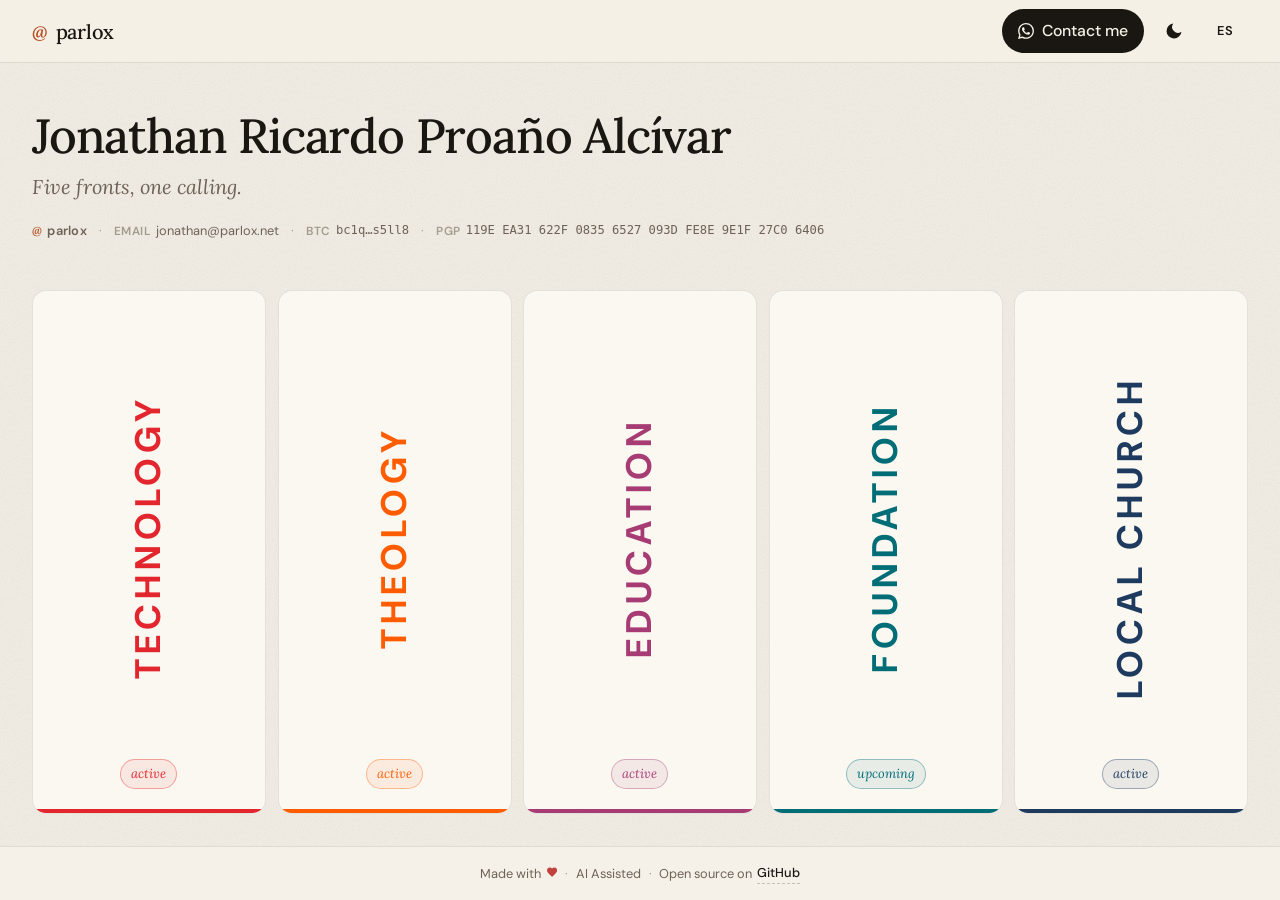
==== commit d7d1cc17: "Home v2 + /crypto page: Lora type, quick-data, brand banners, PGP Home (index.html / styles.css / ap" ====
--- a/index.html
+++ b/index.html
@@ -37,11 +37,17 @@
     />
 
     <!-- Inline no-flash bootstrap: applies persisted theme/lang BEFORE
-         the stylesheet paints, eliminating FOUC. -->
+         the stylesheet paints, eliminating FOUC. Theme is light/dark
+         only (Option 1): no stored choice -> follow the browser this
+         load; an explicit toggle persists and wins from then on. -->
     <script>
       (function () {
         try {
-          var t = localStorage.getItem("parlox.theme") || "auto";
+          var t = localStorage.getItem("parlox.theme");
+          if (t !== "light" && t !== "dark")
+            t = matchMedia("(prefers-color-scheme: dark)").matches
+              ? "dark"
+              : "light";
           document.documentElement.setAttribute("data-theme", t);
           var url = new URL(location.href);
           var l =
@@ -58,7 +64,7 @@
     <link rel="preconnect" href="https://fonts.googleapis.com" />
     <link rel="preconnect" href="https://fonts.gstatic.com" crossorigin />
     <link
-      href="https://fonts.googleapis.com/css2?family=Fraunces:ital,opsz,wght@0,9..144,400..700;1,9..144,400..700&family=DM+Sans:opsz,wght@9..40,400..700&display=swap"
+      href="https://fonts.googleapis.com/css2?family=Lora:ital,wght@0,400..700;1,400..600&family=DM+Sans:opsz,wght@9..40,400..700&display=swap"
       rel="stylesheet"
     />
 
@@ -117,10 +123,6 @@
           <svg class="icon icon-moon" viewBox="0 0 24 24" aria-hidden="true">
             <path fill="currentColor" d="M21 12.8A9 9 0 1 1 11.2 3a7 7 0 0 0 9.8 9.8z" />
           </svg>
-          <svg class="icon icon-auto" viewBox="0 0 24 24" aria-hidden="true">
-            <circle cx="12" cy="12" r="9" fill="none" stroke="currentColor" stroke-width="2" />
-            <path fill="currentColor" d="M12 3a9 9 0 1 0 0 18V3z" />
-          </svg>
         </button>
         <button
           id="lang-toggle"
@@ -138,16 +140,53 @@
       <section class="hero">
         <h1 class="hero-name">Jonathan Ricardo Proaño Alcívar</h1>
         <p class="hero-tagline" data-i18n="tagline">Cinco frentes, una vocación.</p>
-        <p class="hero-meta">
-          <span class="hero-handle"><span class="at">@</span>parlox</span>
-          <span class="hero-sep" aria-hidden="true">·</span>
-          <a
-            class="hero-email"
-            href="#"
-            data-email-user="hola"
-            data-email-host="parlox.cc"
-            >&nbsp;</a
-          >
+        <p class="quick-data" aria-label="Datos de contacto y verificación">
+          <span class="qd-item qd-handle"><span class="at">@</span>parlox</span>
+          <span class="qd-sep" aria-hidden="true">·</span>
+
+          <span class="qd-item">
+            <span class="qd-label">Email</span>
+            <a
+              class="qd-link"
+              href="#"
+              data-email-user="jonathan"
+              data-email-host="parlox.net"
+              >&nbsp;</a
+            >
+          </span>
+          <span class="qd-sep" aria-hidden="true">·</span>
+
+          <span class="qd-item qd-crypto" id="qd-crypto">
+            <span class="qd-label">BTC</span>
+            <a
+              class="qd-link qd-mono qd-crypto-link"
+              href="/crypto"
+              aria-describedby="qd-qr-btc"
+              >bc1q…s5ll8</a
+            >
+            <span class="qd-qr" id="qd-qr-btc" role="tooltip">
+              <img
+                src="assets/btc-px-qr.svg"
+                alt="Código QR de la dirección Bitcoin"
+                width="190"
+                height="190"
+              />
+              <span class="qd-qr-note" data-i18n="qd.cryptoNote"
+                >Dale clic para ver todas mis direcciones crypto →</span
+              >
+            </span>
+          </span>
+          <span class="qd-sep" aria-hidden="true">·</span>
+
+          <span class="qd-item">
+            <span class="qd-label">PGP</span>
+            <a
+              class="qd-link qd-mono"
+              href="/parlox-key.asc"
+              title="Descargar clave pública OpenPGP (ASCII-armored)"
+              >119E EA31 622F 0835 6527 093D FE8E 9E1F 27C0 6406</a
+            >
+          </span>
         </p>
       </section>
 
@@ -165,6 +204,11 @@
               </span>
               <span class="panel-status" data-state="activo" data-i18n="status.activo">activo</span>
             </button>
+            <!-- Brand banner: real Parlox Network logo (RESERVED asset,
+                 assets/reserved/, brand red baked in). -->
+            <div class="panel-banner" aria-hidden="true">
+              <img src="assets/reserved/parlox-network.svg" alt="" />
+            </div>
             <div class="panel-content" id="content-tech">
               <span class="panel-kicker" data-i18n="desc.tech">Tecnología y desarrollo</span>
               <h2 class="panel-brand">Parlox Network</h2>
@@ -191,6 +235,11 @@
               </span>
               <span class="panel-status" data-state="activo" data-i18n="status.activo">activo</span>
             </button>
+            <!-- POC motif (cross) — placeholder; real Cafecito brand
+                 SVG will be a reserved asset. -->
+            <div class="panel-banner" aria-hidden="true">
+              <svg viewBox="0 0 100 140"><path fill="currentColor" d="M42 8h16v34h34v16H58v74H42V58H8V42h34z"/></svg>
+            </div>
             <div class="panel-content" id="content-theo">
               <span class="panel-kicker" data-i18n="desc.theo"
                 >Teología, divulgación y ministerio</span
@@ -221,6 +270,11 @@
               </span>
               <span class="panel-status" data-state="activo" data-i18n="status.activo">activo</span>
             </button>
+            <!-- POC motif (open book) — placeholder; real Cedesco brand
+                 SVG will be a reserved asset. -->
+            <div class="panel-banner" aria-hidden="true">
+              <svg viewBox="0 0 140 100"><path fill="currentColor" d="M70 18C54 6 30 6 12 14v74c18-7 42-7 58 5 16-12 40-12 58-5V14C110 6 86 6 70 18m-6 13v55c-14-7-32-7-46-3V28c14-5 32-4 46 3m12 0c14-7 32-6 46-3v55c-14-4-32-4-46 3z"/></svg>
+            </div>
             <div class="panel-content" id="content-edu">
               <span class="panel-kicker" data-i18n="desc.edu"
                 >Nivelación, asesoría educativa y formación</span
@@ -247,6 +301,11 @@
               </span>
               <span class="panel-status" data-state="proximo" data-i18n="status.proximo">próximo</span>
             </button>
+            <!-- POC motif (sprout) — placeholder; real Educalisa brand
+                 SVG will be a reserved asset. -->
+            <div class="panel-banner" aria-hidden="true">
+              <svg viewBox="0 0 120 130"><path d="M60 124V70m0 0C60 44 40 30 14 30c0 28 18 44 46 40m0-6c0-26 20-42 46-42 0 28-18 44-46 42" stroke="currentColor" stroke-width="9" fill="none" stroke-linecap="round"/></svg>
+            </div>
             <div class="panel-content" id="content-found">
               <span class="panel-kicker" data-i18n="desc.found"
                 >Fundación de impacto social</span
@@ -274,6 +333,11 @@
               </span>
               <span class="panel-status" data-state="activo" data-i18n="status.activo">activo</span>
             </button>
+            <!-- POC motif (chapel/arch) — placeholder; real Alianza
+                 República brand SVG will be a reserved asset. -->
+            <div class="panel-banner" aria-hidden="true">
+              <svg viewBox="0 0 120 130"><path fill="currentColor" d="M60 6 16 36v88h28V84a16 16 0 0 1 32 0v40h28V36zM52 50h16v16H52z"/></svg>
+            </div>
             <div class="panel-content" id="content-min">
               <span class="panel-kicker" data-i18n="desc.min">Iglesia local</span>
               <h2 class="panel-brand">Alianza República</h2>
--- a/styles.css
+++ b/styles.css
@@ -1,8 +1,9 @@
 /* =========================================================
    parlox.cc — editorial directory
-   Fraunces (display) + DM Sans (body) on warm cream/black
+   Lora (display) + DM Sans (body) on warm cream/black
    with paper grain. Hover-accordion (desktop) and wallet
    stack (mobile). Brand-as-accent per panel.
+   Theme: light/dark only (no "auto" — bootstrap resolves it).
    ========================================================= */
 
 /* ---------- Modern reset ---------- */
@@ -83,28 +84,15 @@
   /* Mobile wallet stack tab height */
   --tab-h-mobile: 68px;
 
-  --font-display: "Fraunces", "Times New Roman", Georgia, serif;
+  --font-display: "Lora", "Times New Roman", Georgia, serif;
   --font-body: "DM Sans", system-ui, -apple-system, "Segoe UI", Roboto,
     "Helvetica Neue", Arial, sans-serif;
 }
 
-/* OS-driven dark when user hasn't picked. */
-@media (prefers-color-scheme: dark) {
-  :root[data-theme="auto"] {
-    --bg: #0e0c0a;
-    --bg-elev: #181613;
-    --bg-elev-2: #211e19;
-    --fg: #f0e9da;
-    --fg-muted: #a39c8e;
-    --fg-soft: #6e6258;
-    --line: rgba(240, 233, 218, 0.10);
-    --line-strong: rgba(240, 233, 218, 0.22);
-    --focus: #f4a261;
-    --heart: #f4828c;
-    --grain-blend: screen;
-    --grain-opacity: 0.05;
-  }
-}
+/* Theme is light/dark only. The no-flash bootstrap in <head> resolves
+   the initial theme from localStorage or prefers-color-scheme and sets
+   data-theme to an explicit "light"/"dark" before paint — so there is
+   no "auto" state to style here. */
 :root[data-theme="dark"] {
   --bg: #0e0c0a;
   --bg-elev: #181613;
@@ -151,11 +139,6 @@
    church's actual brand color stays unchanged in their own assets. */
 :root[data-theme="dark"] .panel[data-area="min"] {
   --brand: #4670A5;
-}
-@media (prefers-color-scheme: dark) {
-  :root[data-theme="auto"] .panel[data-area="min"] {
-    --brand: #4670A5;
-  }
 }
 
 /* ---------- Globals ---------- */
@@ -299,12 +282,8 @@
 }
 
 .icon-sun,
-.icon-moon,
-.icon-auto {
+.icon-moon {
   display: none;
-}
-:root[data-theme="auto"] .icon-auto {
-  display: block;
 }
 :root[data-theme="light"] .icon-moon {
   display: block;
@@ -347,6 +326,8 @@
 .hero {
   display: grid;
   gap: var(--space-3);
+  position: relative;
+  z-index: 5; /* keep the QR popover above the directory below */
   animation: rise 700ms var(--ease) both;
 }
 .hero-name {
@@ -372,7 +353,11 @@
   line-height: 1.4;
   max-width: 38ch;
 }
-.hero-meta {
+/* ---------- Quick-data line ----------
+   Small, scannable identity row: handle · email · BTC · PGP.
+   PGP goes last so the fingerprint is the first thing to wrap to a
+   second line on narrow widths. */
+.quick-data {
   display: flex;
   flex-wrap: wrap;
   align-items: center;
@@ -381,28 +366,96 @@
   color: var(--fg-muted);
   margin-top: var(--space-2);
 }
-.hero-handle {
+.qd-sep {
+  color: var(--fg-soft);
+}
+.qd-item {
+  display: inline-flex;
+  align-items: center;
+  gap: 0.4em;
+}
+.qd-handle {
   font-family: var(--font-body);
   font-weight: 600;
   letter-spacing: 0.02em;
 }
-.hero-handle .at {
+.qd-handle .at {
   font-family: var(--font-display);
   font-style: italic;
   color: var(--focus);
 }
-.hero-sep {
+.qd-label {
+  font-weight: 600;
+  letter-spacing: 0.04em;
+  text-transform: uppercase;
+  font-size: 0.92em;
   color: var(--fg-soft);
 }
-.hero-email {
+.qd-link {
   color: var(--fg-muted);
-  transition: color var(--dur-fast) var(--ease);
-}
-.hero-email:hover,
-.hero-email:focus-visible {
+  border-bottom: 1px solid transparent;
+  transition: color var(--dur-fast) var(--ease),
+    border-color var(--dur-fast) var(--ease);
+}
+.qd-link:hover,
+.qd-link:focus-visible {
   color: var(--fg);
-  text-decoration: underline;
-  text-underline-offset: 3px;
+  border-bottom-color: currentColor;
+}
+.qd-mono {
+  font-family: ui-monospace, SFMono-Regular, Menlo, monospace;
+  font-size: 0.95em;
+}
+
+/* Crypto chip + QR popover. Default above; JS adds .flip-down when it
+   would collide with the sticky topbar. */
+.qd-crypto {
+  position: relative;
+}
+.qd-qr {
+  position: absolute;
+  left: 0;
+  bottom: calc(100% + 10px);
+  z-index: 80;
+  width: 208px;
+  padding: var(--space-3);
+  background: var(--bg-elev);
+  border: 1px solid var(--line-strong);
+  border-radius: 10px;
+  box-shadow: 0 14px 40px -18px rgba(0, 0, 0, 0.45);
+  opacity: 0;
+  transform: translateY(6px);
+  pointer-events: none;
+  transition: opacity var(--dur-fast) var(--ease),
+    transform var(--dur-fast) var(--ease);
+}
+.qd-crypto.flip-down .qd-qr {
+  bottom: auto;
+  top: calc(100% + 10px);
+  transform: translateY(-6px);
+}
+.qd-crypto:hover .qd-qr,
+.qd-crypto:focus-within .qd-qr {
+  opacity: 1;
+  transform: translateY(0);
+  pointer-events: auto;
+}
+.qd-qr img {
+  width: 100%;
+  height: auto;
+  border-radius: 6px;
+  background: #fff;
+  padding: 8px;
+}
+.qd-qr-note {
+  display: block;
+  margin-top: var(--space-2);
+  font-size: var(--fs-xs);
+  color: var(--fg-muted);
+  line-height: 1.35;
+}
+.qd-qr-note strong {
+  color: var(--fg);
 }
 
 /* ---------- Directory ---------- */
@@ -410,6 +463,8 @@
   flex: 1 1 auto;
   display: flex;
   min-height: 0;
+  position: relative;
+  z-index: 1; /* below .hero so the QR popover paints over the cards */
 }
 
 /* ====================================================
@@ -466,6 +521,8 @@
   padding: 0 var(--space-5);
   text-align: left;
   color: inherit;
+  position: relative;
+  z-index: 2; /* collapsed label/tab above the brand banner */
 }
 .panel-tab-left {
   display: flex;
@@ -506,8 +563,53 @@
   opacity: 0;
   transform: translateY(8px);
   pointer-events: none;
+  z-index: 1; /* text sits above the brand banner watermark */
   transition: opacity var(--dur) var(--ease),
     transform var(--dur) var(--ease);
+}
+
+/* ---------- Brand banner (watermark) ----------
+   Fills the empty UPPER area of an open card, top-anchored, capped
+   height, fades out at its bottom edge so it never reaches the text.
+   Off on mobile (the wallet card content is top-aligned and would
+   overlap). The Parlox logo (tech) is a RESERVED <img> with the brand
+   color baked in; the other four are inline POC motifs recolored via
+   currentColor (= --brand) — real brand SVGs are reserved assets. */
+.panel-banner {
+  display: none;
+  position: absolute;
+  left: 50%;
+  top: 0;
+  transform: translateX(-50%) translateY(-8px);
+  width: min(46%, 13rem);
+  height: 38%;
+  color: var(--brand, var(--fg));
+  opacity: 0;
+  pointer-events: none;
+  z-index: 0;
+  place-items: start center;
+  transition: opacity var(--dur) var(--ease),
+    transform var(--dur) var(--ease);
+  -webkit-mask-image: linear-gradient(
+    to bottom,
+    rgba(0, 0, 0, 0.95) 0%,
+    rgba(0, 0, 0, 0.5) 60%,
+    rgba(0, 0, 0, 0) 100%
+  );
+  mask-image: linear-gradient(
+    to bottom,
+    rgba(0, 0, 0, 0.95) 0%,
+    rgba(0, 0, 0, 0.5) 60%,
+    rgba(0, 0, 0, 0) 100%
+  );
+}
+.panel-banner svg,
+.panel-banner img {
+  width: 100%;
+  height: 100%;
+  object-fit: contain;
+  object-position: top;
+  fill: currentColor;
 }
 .panel.is-active .panel-content {
   opacity: 1;
@@ -554,6 +656,7 @@
   padding: var(--space-2) 0;
   min-height: 44px;
   position: relative;
+  z-index: 1;
 }
 .panel-link::after {
   content: "";
@@ -679,6 +782,12 @@
     flex: none;
     max-width: 30ch;
   }
+  .panel-banner {
+    display: grid;
+    top: 0;
+    height: 38%;
+    width: min(44%, 12rem);
+  }
 
   /* Expand on hover, keyboard focus, or programmatic activation. */
   .panel:hover,
@@ -717,10 +826,18 @@
     pointer-events: auto;
     transition-delay: 140ms;
   }
+  .panel:hover .panel-banner,
+  .panel:focus-within .panel-banner,
+  .panel.is-active .panel-banner {
+    opacity: 0.32;
+    transform: translateX(-50%) translateY(0);
+    transition-delay: 160ms;
+  }
 }
 
 /* ---------- Bottombar ---------- */
 .bottombar {
+  flex-shrink: 0;
   min-height: var(--bottombar-h);
   display: flex;
   align-items: center;
@@ -730,6 +847,7 @@
   border-top: 1px solid var(--line);
   background: var(--bg);
   padding: var(--space-3) var(--space-4);
+  padding-bottom: calc(var(--space-3) + env(safe-area-inset-bottom, 0px));
   text-align: center;
   position: relative;
   z-index: 2;
@@ -780,7 +898,7 @@
   .bottombar {
     min-height: 0;
     padding-top: var(--space-4);
-    padding-bottom: var(--space-4);
+    padding-bottom: calc(var(--space-4) + env(safe-area-inset-bottom, 0px));
   }
   .bottombar-text {
     flex-direction: column;
@@ -789,6 +907,175 @@
   .bb-sep {
     display: none;
   }
+}
+
+/* ====================================================
+   Internal document page (e.g. /crypto)
+   ====================================================
+   Reuses every shared token, the topbar, footer, theme and grain
+   from above — that's what keeps internal pages visually coherent
+   with the home as the site grows. Only page-specific layout lives
+   here. */
+.page-doc {
+  max-width: 60rem;
+  justify-content: flex-start;
+  gap: var(--space-6);
+  padding: var(--space-8) var(--space-5);
+}
+.btn-lang-link {
+  gap: 0.3em;
+}
+.ph {
+  display: grid;
+  gap: var(--space-3);
+  animation: rise 600ms var(--ease) both;
+}
+.ph-eyebrow {
+  font-family: var(--font-body);
+  font-size: var(--fs-xs);
+  font-weight: 600;
+  text-transform: uppercase;
+  letter-spacing: 0.18em;
+  color: var(--fg-muted);
+}
+.ph-title {
+  font-family: var(--font-display);
+  font-weight: 600;
+  font-size: var(--fs-xl);
+  line-height: 1.05;
+  letter-spacing: -0.02em;
+  color: var(--fg);
+}
+.ph-intro {
+  font-family: var(--font-display);
+  font-style: italic;
+  color: var(--fg-muted);
+  max-width: 52ch;
+}
+
+.addr {
+  display: grid;
+  gap: var(--space-4);
+  grid-template-columns: 1fr;
+  border: 1px solid var(--line);
+  border-left: 3px solid var(--brand, var(--focus));
+  border-radius: var(--radius);
+  background: var(--bg-elev);
+  padding: var(--space-5);
+}
+@media (min-width: 620px) {
+  .addr {
+    grid-template-columns: auto 1fr;
+    align-items: center;
+  }
+}
+.addr-qr {
+  width: 160px;
+  height: 160px;
+  border-radius: 10px;
+  background: #fff;
+  padding: 10px;
+}
+.addr-qr img {
+  width: 100%;
+  height: 100%;
+}
+.addr-main {
+  display: grid;
+  gap: var(--space-2);
+  min-width: 0;
+}
+.addr-net {
+  font-family: var(--font-body);
+  font-weight: 700;
+  letter-spacing: 0.06em;
+  text-transform: uppercase;
+  font-size: var(--fs-sm);
+  color: var(--focus);
+}
+.addr-val {
+  font-family: ui-monospace, SFMono-Regular, Menlo, monospace;
+  font-size: var(--fs-sm);
+  word-break: break-all;
+  color: var(--fg);
+  background: var(--bg);
+  border: 1px solid var(--line);
+  border-radius: 8px;
+  padding: var(--space-3);
+}
+.addr-actions {
+  display: flex;
+  flex-wrap: wrap;
+  gap: var(--space-2);
+}
+.btn-copy {
+  display: inline-flex;
+  align-items: center;
+  gap: 0.4em;
+  min-height: 40px;
+  padding: 0 var(--space-4);
+  border-radius: 999px;
+  border: 1px solid var(--line-strong);
+  font-family: var(--font-body);
+  font-size: var(--fs-sm);
+  font-weight: 600;
+  color: var(--fg);
+  transition: background var(--dur-fast) var(--ease);
+}
+.btn-copy:hover {
+  background: var(--bg-elev-2);
+}
+.addr-note {
+  font-size: var(--fs-xs);
+  color: var(--fg-muted);
+}
+
+.verify {
+  border: 1px solid var(--line);
+  border-radius: var(--radius);
+  background: var(--bg-elev);
+  padding: var(--space-5);
+  display: grid;
+  gap: var(--space-3);
+}
+.verify h2 {
+  font-family: var(--font-display);
+  font-size: var(--fs-lg);
+  font-weight: 600;
+  letter-spacing: -0.02em;
+}
+.verify p {
+  font-size: var(--fs-sm);
+  color: var(--fg-muted);
+}
+.verify a {
+  color: var(--focus);
+  font-weight: 600;
+  border-bottom: 1px solid currentColor;
+}
+.verify-howto {
+  font-size: var(--fs-xs);
+}
+.fpr {
+  font-family: ui-monospace, SFMono-Regular, Menlo, monospace;
+  font-size: var(--fs-sm);
+  background: var(--bg);
+  border: 1px solid var(--line);
+  border-radius: 8px;
+  padding: var(--space-3);
+  word-break: break-word;
+}
+pre.sig {
+  font-family: ui-monospace, SFMono-Regular, Menlo, monospace;
+  font-size: var(--fs-xs);
+  color: var(--fg-muted);
+  background: var(--bg);
+  border: 1px dashed var(--line-strong);
+  border-radius: 8px;
+  padding: var(--space-4);
+  overflow-x: auto;
+  white-space: pre-wrap;
+  word-break: break-word;
 }
 
 /* ---------- Motion ---------- */
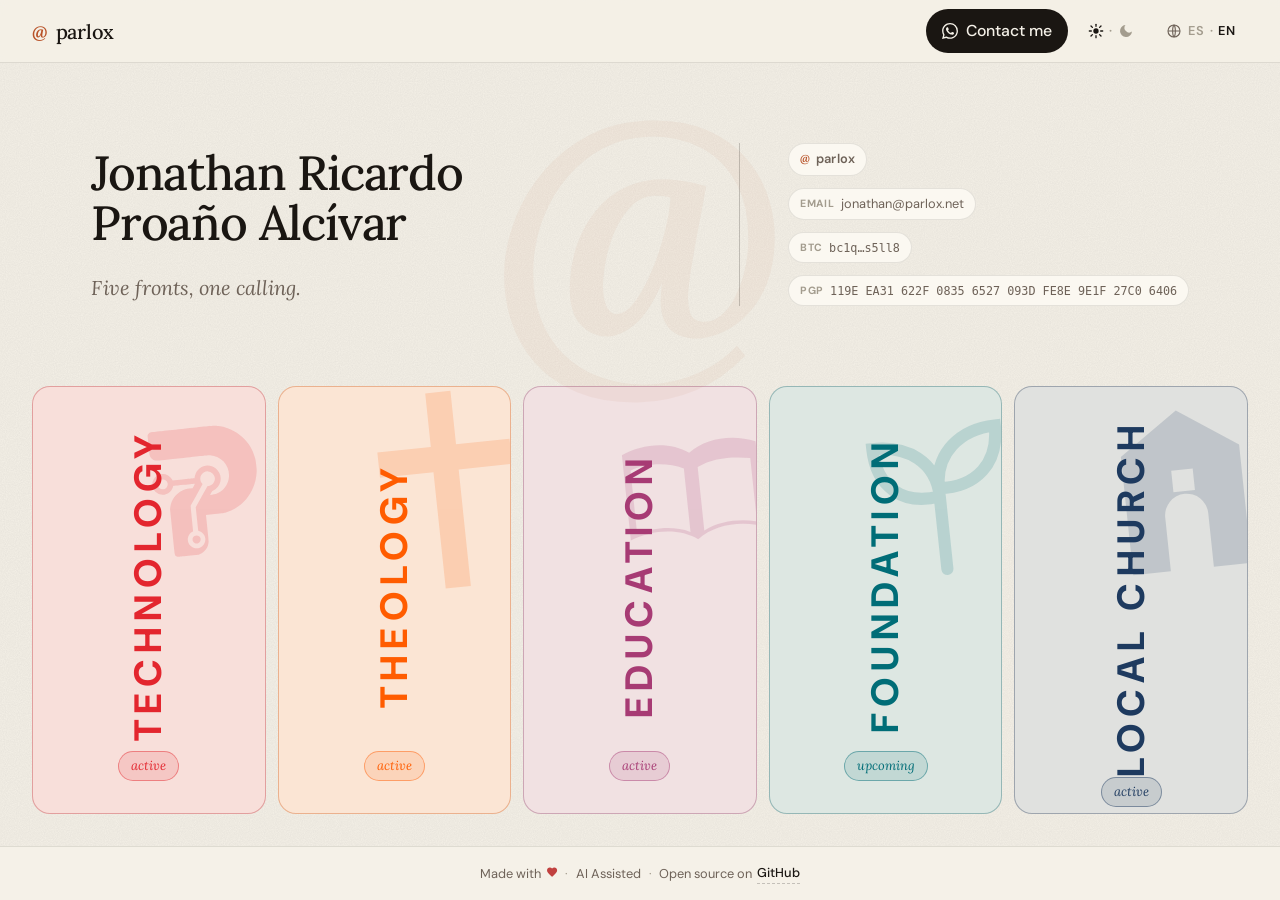
==== commit 4df1cb73: "Redesign: chromatic plate directory + split presentation-card hero - Directory: brand-colored plates" ====
--- a/index.html
+++ b/index.html
@@ -27,19 +27,13 @@
     <meta name="theme-color" content="#f5f1e8" media="(prefers-color-scheme: light)" />
     <meta name="theme-color" content="#0e0c0a" media="(prefers-color-scheme: dark)" />
 
-    <!-- Inline SVG favicon: italic "px" wordmark in a warm dark plate.
-         The system serif fallback (Georgia) keeps the glyph crisp at
-         16/32px even before any web font loads. -->
     <link
       rel="icon"
       type="image/svg+xml"
       href="data:image/svg+xml;utf8,<svg xmlns='http://www.w3.org/2000/svg' viewBox='0 0 32 32'><rect width='32' height='32' rx='7' fill='%231a1612'/><text x='16' y='22' text-anchor='middle' font-family='Georgia, serif' font-style='italic' font-weight='600' font-size='18' fill='%23f5f1e8'>px</text></svg>"
     />
 
-    <!-- Inline no-flash bootstrap: applies persisted theme/lang BEFORE
-         the stylesheet paints, eliminating FOUC. Theme is light/dark
-         only (Option 1): no stored choice -> follow the browser this
-         load; an explicit toggle persists and wins from then on. -->
+    <!-- Inline no-flash bootstrap (preservado intacto). -->
     <script>
       (function () {
         try {
@@ -102,27 +96,34 @@
         </button>
         <button
           id="theme-toggle"
-          class="btn btn-icon"
+          class="btn btn-lang"
           type="button"
           data-i18n-aria="a11y.theme"
           aria-label="Cambiar tema"
         >
-          <svg class="icon icon-sun" viewBox="0 0 24 24" aria-hidden="true">
-            <circle cx="12" cy="12" r="4" fill="currentColor" />
-            <g stroke="currentColor" stroke-width="2" stroke-linecap="round">
-              <line x1="12" y1="2" x2="12" y2="5" />
-              <line x1="12" y1="19" x2="12" y2="22" />
-              <line x1="2" y1="12" x2="5" y2="12" />
-              <line x1="19" y1="12" x2="22" y2="12" />
-              <line x1="4.5" y1="4.5" x2="6.6" y2="6.6" />
-              <line x1="17.4" y1="17.4" x2="19.5" y2="19.5" />
-              <line x1="4.5" y1="19.5" x2="6.6" y2="17.4" />
-              <line x1="17.4" y1="6.6" x2="19.5" y2="4.5" />
-            </g>
-          </svg>
-          <svg class="icon icon-moon" viewBox="0 0 24 24" aria-hidden="true">
-            <path fill="currentColor" d="M21 12.8A9 9 0 1 1 11.2 3a7 7 0 0 0 9.8 9.8z" />
-          </svg>
+          <span class="lang-seg">
+            <span class="theme-opt" data-theme-opt="light">
+              <svg class="icon icon-sun" viewBox="0 0 24 24" aria-hidden="true">
+                <circle cx="12" cy="12" r="4" fill="currentColor" />
+                <g stroke="currentColor" stroke-width="2" stroke-linecap="round">
+                  <line x1="12" y1="2" x2="12" y2="5" />
+                  <line x1="12" y1="19" x2="12" y2="22" />
+                  <line x1="2" y1="12" x2="5" y2="12" />
+                  <line x1="19" y1="12" x2="22" y2="12" />
+                  <line x1="4.5" y1="4.5" x2="6.6" y2="6.6" />
+                  <line x1="17.4" y1="17.4" x2="19.5" y2="19.5" />
+                  <line x1="4.5" y1="19.5" x2="6.6" y2="17.4" />
+                  <line x1="17.4" y1="6.6" x2="19.5" y2="4.5" />
+                </g>
+              </svg>
+            </span>
+            <span class="lang-div" aria-hidden="true">·</span>
+            <span class="theme-opt" data-theme-opt="dark">
+              <svg class="icon icon-moon" viewBox="0 0 24 24" aria-hidden="true">
+                <path fill="currentColor" d="M21 12.8A9 9 0 1 1 11.2 3a7 7 0 0 0 9.8 9.8z" />
+              </svg>
+            </span>
+          </span>
         </button>
         <button
           id="lang-toggle"
@@ -131,7 +132,20 @@
           data-i18n-aria="a11y.lang"
           aria-label="Cambiar idioma"
         >
-          <span class="lang-current">ES</span>
+          <svg class="lang-globe" viewBox="0 0 24 24" aria-hidden="true" focusable="false">
+            <circle cx="12" cy="12" r="9" fill="none" stroke="currentColor" stroke-width="1.7" />
+            <path
+              fill="none"
+              stroke="currentColor"
+              stroke-width="1.7"
+              d="M3 12h18M12 3c2.7 2.7 2.7 15.3 0 18M12 3c-2.7 2.7-2.7 15.3 0 18"
+            />
+          </svg>
+          <span class="lang-seg">
+            <span class="lang-opt" data-lang="es">ES</span>
+            <span class="lang-div" aria-hidden="true">·</span>
+            <span class="lang-opt" data-lang="en">EN</span>
+          </span>
         </button>
       </nav>
     </header>
@@ -204,8 +218,6 @@
               </span>
               <span class="panel-status" data-state="activo" data-i18n="status.activo">activo</span>
             </button>
-            <!-- Brand banner: real Parlox Network logo (RESERVED asset,
-                 assets/reserved/, brand red baked in). -->
             <div class="panel-banner" aria-hidden="true">
               <img src="assets/reserved/parlox-network.svg" alt="" />
             </div>
@@ -235,8 +247,6 @@
               </span>
               <span class="panel-status" data-state="activo" data-i18n="status.activo">activo</span>
             </button>
-            <!-- POC motif (cross) — placeholder; real Cafecito brand
-                 SVG will be a reserved asset. -->
             <div class="panel-banner" aria-hidden="true">
               <svg viewBox="0 0 100 140"><path fill="currentColor" d="M42 8h16v34h34v16H58v74H42V58H8V42h34z"/></svg>
             </div>
@@ -270,8 +280,6 @@
               </span>
               <span class="panel-status" data-state="activo" data-i18n="status.activo">activo</span>
             </button>
-            <!-- POC motif (open book) — placeholder; real Cedesco brand
-                 SVG will be a reserved asset. -->
             <div class="panel-banner" aria-hidden="true">
               <svg viewBox="0 0 140 100"><path fill="currentColor" d="M70 18C54 6 30 6 12 14v74c18-7 42-7 58 5 16-12 40-12 58-5V14C110 6 86 6 70 18m-6 13v55c-14-7-32-7-46-3V28c14-5 32-4 46 3m12 0c14-7 32-6 46-3v55c-14-4-32-4-46 3z"/></svg>
             </div>
@@ -301,8 +309,6 @@
               </span>
               <span class="panel-status" data-state="proximo" data-i18n="status.proximo">próximo</span>
             </button>
-            <!-- POC motif (sprout) — placeholder; real Educalisa brand
-                 SVG will be a reserved asset. -->
             <div class="panel-banner" aria-hidden="true">
               <svg viewBox="0 0 120 130"><path d="M60 124V70m0 0C60 44 40 30 14 30c0 28 18 44 46 40m0-6c0-26 20-42 46-42 0 28-18 44-46 42" stroke="currentColor" stroke-width="9" fill="none" stroke-linecap="round"/></svg>
             </div>
@@ -333,8 +339,6 @@
               </span>
               <span class="panel-status" data-state="activo" data-i18n="status.activo">activo</span>
             </button>
-            <!-- POC motif (chapel/arch) — placeholder; real Alianza
-                 República brand SVG will be a reserved asset. -->
             <div class="panel-banner" aria-hidden="true">
               <svg viewBox="0 0 120 130"><path fill="currentColor" d="M60 6 16 36v88h28V84a16 16 0 0 1 32 0v40h28V36zM52 50h16v16H52z"/></svg>
             </div>
--- a/styles.css
+++ b/styles.css
@@ -1,1110 +1,583 @@
 /* =========================================================
    parlox.cc — editorial directory
-   Lora (display) + DM Sans (body) on warm cream/black
-   with paper grain. Hover-accordion (desktop) and wallet
-   stack (mobile). Brand-as-accent per panel.
-   Theme: light/dark only (no "auto" — bootstrap resolves it).
+   Lora (display) + DM Sans (body) on warm cream/black with
+   paper grain. Brand-as-field per panel: chromatic plates
+   that flood with each brand color, wallet stack on mobile,
+   hover/tap accordion on desktop. Split presentation-card
+   hero. Theme light/dark only (bootstrap resolves it).
    ========================================================= */
 
-/* ---------- Modern reset ---------- */
-*,
-*::before,
-*::after {
-  box-sizing: border-box;
-}
-* {
-  margin: 0;
-  padding: 0;
-}
-html,
-body {
-  height: 100%;
-}
-ul {
-  list-style: none;
-}
-a {
-  color: inherit;
-  text-decoration: none;
-}
-button {
-  font: inherit;
-  color: inherit;
-  background: none;
-  border: 0;
-  cursor: pointer;
-}
-svg,
-img {
-  display: block;
-  max-width: 100%;
-}
-
-/* ---------- Tokens ---------- */
-:root {
-  --space-1: 0.25rem;
-  --space-2: 0.5rem;
-  --space-3: 0.75rem;
-  --space-4: 1rem;
-  --space-5: 1.5rem;
-  --space-6: 2rem;
-  --space-8: 3rem;
-
-  --fs-xs: clamp(0.7rem, 0.66rem + 0.18vw, 0.8rem);
-  --fs-sm: clamp(0.875rem, 0.83rem + 0.2vw, 1rem);
-  --fs-base: clamp(1rem, 0.96rem + 0.2vw, 1.0625rem);
-  --fs-md: clamp(1.0625rem, 1rem + 0.4vw, 1.25rem);
-  --fs-lg: clamp(1.5rem, 1.2rem + 1.4vw, 2rem);
-  --fs-xl: clamp(2rem, 1.5rem + 2.4vw, 3rem);
-
-  /* Warm paper palette */
-  --bg: #f5f1e8;
-  --bg-elev: #fbf8f1;
-  --bg-elev-2: #ece6d8;
-  --fg: #1a1612;
-  --fg-muted: #6e6258;
-  --fg-soft: #a39c8e;
-  --line: rgba(26, 22, 18, 0.10);
-  --line-strong: rgba(26, 22, 18, 0.22);
-  --focus: #b85228;
-  --heart: #c1413f;
-
-  --grain-blend: multiply;
-  --grain-opacity: 0.08;
-
-  --radius: 14px;
-  --ease: cubic-bezier(0.22, 0.61, 0.36, 1);
-  --dur-fast: 180ms;
-  --dur: 380ms;
-
-  --container: 84rem;
-  --topbar-h: clamp(60px, 7vh, 76px);
-  --bottombar-h: clamp(48px, 6vh, 56px);
-
-  /* Mobile wallet stack tab height */
-  --tab-h-mobile: 68px;
-
-  --font-display: "Lora", "Times New Roman", Georgia, serif;
-  --font-body: "DM Sans", system-ui, -apple-system, "Segoe UI", Roboto,
-    "Helvetica Neue", Arial, sans-serif;
-}
-
-/* Theme is light/dark only. The no-flash bootstrap in <head> resolves
-   the initial theme from localStorage or prefers-color-scheme and sets
-   data-theme to an explicit "light"/"dark" before paint — so there is
-   no "auto" state to style here. */
-:root[data-theme="dark"] {
-  --bg: #0e0c0a;
-  --bg-elev: #181613;
-  --bg-elev-2: #211e19;
-  --fg: #f0e9da;
-  --fg-muted: #a39c8e;
-  --fg-soft: #6e6258;
-  --line: rgba(240, 233, 218, 0.10);
-  --line-strong: rgba(240, 233, 218, 0.22);
-  --focus: #f4a261;
-  --heart: #f4828c;
-  --grain-blend: screen;
-  --grain-opacity: 0.05;
-}
-:root[data-theme="light"] {
-  --bg: #f5f1e8;
-  --bg-elev: #fbf8f1;
-  --bg-elev-2: #ece6d8;
-  --fg: #1a1612;
-  --fg-muted: #6e6258;
-  --fg-soft: #a39c8e;
-  --line: rgba(26, 22, 18, 0.10);
-  --line-strong: rgba(26, 22, 18, 0.22);
-  --focus: #b85228;
-  --heart: #c1413f;
-  --grain-blend: multiply;
-  --grain-opacity: 0.08;
-}
-
-/* ---------- Brand colors per panel ----------
-   Declared as CSS variables on the data-area selector so the inline
-   <li style=...> isn't needed. See project_brand_colors memory for
-   the reasoning behind each hex. */
-.panel[data-area="tech"]  { --brand: #E3262E; }
-.panel[data-area="theo"]  { --brand: #FF5C00; }
-.panel[data-area="edu"]   { --brand: #A73B74; }
-.panel[data-area="found"] { --brand: #006D77; }
-.panel[data-area="min"]   { --brand: #1E3A5F; }
-
-/* Iglesia Local dark-mode lift. The primary navy #1E3A5F is too dark
-   to read on warm-black (contrast ~1.8); we lift it to a sapphire that
-   keeps the same hue (~213°) so the brand still reads as navy, just
-   brighter. Note: this is a parlox.cc render variant only — the
-   church's actual brand color stays unchanged in their own assets. */
-:root[data-theme="dark"] .panel[data-area="min"] {
-  --brand: #4670A5;
-}
-
-/* ---------- Globals ---------- */
-body {
-  font-family: var(--font-body);
-  font-size: var(--fs-base);
-  line-height: 1.55;
-  background: var(--bg);
-  color: var(--fg);
-  display: flex;
-  flex-direction: column;
-  min-height: 100dvh;
-  -webkit-font-smoothing: antialiased;
-  text-rendering: optimizeLegibility;
-  position: relative;
-  overflow-x: hidden;
-}
-
-/* Paper grain — fixed, mix-blended over the whole page so it doesn't
-   shift on scroll. SVG fractalNoise inlined as data URI to avoid an
-   extra request. */
-body::before {
-  content: "";
-  position: fixed;
-  inset: 0;
-  pointer-events: none;
-  z-index: 1;
-  opacity: var(--grain-opacity);
-  mix-blend-mode: var(--grain-blend);
-  background-image: url("data:image/svg+xml;utf8,<svg xmlns='http://www.w3.org/2000/svg' width='220' height='220'><filter id='n'><feTurbulence type='fractalNoise' baseFrequency='0.92' numOctaves='2' stitchTiles='stitch'/><feColorMatrix values='0 0 0 0 0 0 0 0 0 0 0 0 0 0 0 0 0 0 0.7 0'/></filter><rect width='100%' height='100%' filter='url(%23n)'/></svg>");
-}
-
-:focus-visible {
-  outline: 2px solid var(--focus);
-  outline-offset: 3px;
-  border-radius: 6px;
-}
-
-.skip-link {
-  position: absolute;
-  top: -100px;
-  left: var(--space-4);
-  background: var(--bg-elev);
-  color: var(--fg);
-  padding: var(--space-2) var(--space-4);
-  border-radius: 6px;
-  z-index: 1000;
-  transition: top var(--dur) var(--ease);
-}
-.skip-link:focus {
-  top: var(--space-2);
-}
+*,*::before,*::after{box-sizing:border-box}
+*{margin:0;padding:0}
+html,body{height:100%}
+ul{list-style:none}
+a{color:inherit;text-decoration:none}
+button{font:inherit;color:inherit;background:none;border:0;cursor:pointer}
+svg,img{display:block;max-width:100%}
+
+:root{
+  --space-1:0.25rem;--space-2:0.5rem;--space-3:0.75rem;--space-4:1rem;
+  --space-5:1.5rem;--space-6:2rem;--space-8:3rem;
+  --fs-xs:clamp(0.7rem,0.66rem + 0.18vw,0.8rem);
+  --fs-sm:clamp(0.875rem,0.83rem + 0.2vw,1rem);
+  --fs-base:clamp(1rem,0.96rem + 0.2vw,1.0625rem);
+  --fs-md:clamp(1.0625rem,1rem + 0.4vw,1.25rem);
+  --fs-lg:clamp(1.5rem,1.2rem + 1.4vw,2rem);
+  --fs-xl:clamp(2rem,1.5rem + 2.4vw,3rem);
+  --fs-plate:clamp(1.8rem,1.2rem + 3vw,3.4rem);
+  --bg:#f5f1e8;--bg-elev:#fbf8f1;--bg-elev-2:#ece6d8;
+  --fg:#1a1612;--fg-muted:#6e6258;--fg-soft:#a39c8e;
+  --line:rgba(26,22,18,.10);--line-strong:rgba(26,22,18,.22);
+  --focus:#b85228;--heart:#c1413f;
+  /* Texto legible sobre la placa inundada de color de marca. */
+  --on-brand:#fbf6ea;--on-brand-soft:rgba(251,246,234,.74);
+  --grain-blend:multiply;--grain-opacity:.08;
+  --radius:18px;
+  --ease:cubic-bezier(.33,0,.2,1);
+  --ease-out:cubic-bezier(.23,1,.32,1);
+  --ease-in-out:cubic-bezier(.77,0,.175,1);
+  --ease-drawer:cubic-bezier(.32,.72,0,1);
+  --dur-press:130ms;--dur-fast:180ms;--dur:300ms;--dur-drawer:460ms;
+  --container:84rem;
+  --topbar-h:clamp(60px,7vh,76px);
+  --bottombar-h:clamp(48px,6vh,56px);
+  --tab-h-mobile:74px;
+  --font-display:"Lora","Times New Roman",Georgia,serif;
+  --font-body:"DM Sans",system-ui,-apple-system,"Segoe UI",Roboto,
+    "Helvetica Neue",Arial,sans-serif;
+}
+:root[data-theme="dark"]{
+  --bg:#0e0c0a;--bg-elev:#181613;--bg-elev-2:#211e19;
+  --fg:#f0e9da;--fg-muted:#a39c8e;--fg-soft:#6e6258;
+  --line:rgba(240,233,218,.10);--line-strong:rgba(240,233,218,.22);
+  --focus:#f4a261;--heart:#f4828c;
+  --grain-blend:screen;--grain-opacity:.05;
+}
+:root[data-theme="light"]{
+  --bg:#f5f1e8;--bg-elev:#fbf8f1;--bg-elev-2:#ece6d8;
+  --fg:#1a1612;--fg-muted:#6e6258;--fg-soft:#a39c8e;
+  --line:rgba(26,22,18,.10);--line-strong:rgba(26,22,18,.22);
+  --focus:#b85228;--heart:#c1413f;
+  --grain-blend:multiply;--grain-opacity:.08;
+}
+.panel[data-area="tech"]{--brand:#E3262E}
+.panel[data-area="theo"]{--brand:#FF5C00}
+.panel[data-area="edu"]{--brand:#A73B74}
+.panel[data-area="found"]{--brand:#006D77}
+.panel[data-area="min"]{--brand:#1E3A5F}
+:root[data-theme="dark"] .panel[data-area="min"]{--brand:#4670A5}
+
+body{
+  font-family:var(--font-body);font-size:var(--fs-base);line-height:1.55;
+  background:var(--bg);color:var(--fg);
+  display:flex;flex-direction:column;min-height:100dvh;
+  -webkit-font-smoothing:antialiased;text-rendering:optimizeLegibility;
+  position:relative;overflow-x:hidden;
+}
+body::before{
+  content:"";position:fixed;inset:0;pointer-events:none;z-index:1;
+  opacity:var(--grain-opacity);mix-blend-mode:var(--grain-blend);
+  background-image:url("data:image/svg+xml;utf8,<svg xmlns='http://www.w3.org/2000/svg' width='220' height='220'><filter id='n'><feTurbulence type='fractalNoise' baseFrequency='0.92' numOctaves='2' stitchTiles='stitch'/><feColorMatrix values='0 0 0 0 0 0 0 0 0 0 0 0 0 0 0 0 0 0 0.7 0'/></filter><rect width='100%' height='100%' filter='url(%23n)'/></svg>");
+}
+:focus-visible{outline:2px solid var(--focus);outline-offset:3px;border-radius:6px}
+.skip-link{
+  position:absolute;top:-100px;left:var(--space-4);background:var(--bg-elev);
+  color:var(--fg);padding:var(--space-2) var(--space-4);border-radius:6px;
+  z-index:1000;transition:transform var(--dur-fast) var(--ease-out);
+}
+.skip-link:focus{top:var(--space-2)}
+
+::view-transition-old(root),::view-transition-new(root){animation:none;mix-blend-mode:normal}
+::view-transition-old(root){z-index:1}
+::view-transition-new(root){z-index:2147483646}
 
 /* ---------- Topbar ---------- */
-.topbar {
-  height: var(--topbar-h);
-  display: flex;
-  align-items: center;
-  justify-content: space-between;
-  gap: var(--space-3);
-  padding: 0 var(--space-5);
-  border-bottom: 1px solid var(--line);
-  position: sticky;
-  top: 0;
-  z-index: 50;
-  background: color-mix(in srgb, var(--bg) 85%, transparent);
-  backdrop-filter: saturate(140%) blur(10px);
-}
-@media (min-width: 768px) {
-  .topbar {
-    padding: 0 var(--space-6);
-  }
-}
-
-.mark {
-  display: inline-flex;
-  align-items: baseline;
-  gap: 0.4em;
-  font-family: var(--font-display);
-  font-weight: 500;
-  font-size: var(--fs-md);
-  font-variation-settings: "opsz" 14;
-  letter-spacing: -0.015em;
-}
-.mark-at {
-  font-style: italic;
-  color: var(--focus);
-  font-weight: 600;
-}
-
-.topbar-actions {
-  display: flex;
-  align-items: center;
-  gap: var(--space-2);
-}
-
-/* ---------- Buttons ---------- */
-.btn {
-  display: inline-flex;
-  align-items: center;
-  justify-content: center;
-  min-height: 44px;
-  min-width: 44px;
-  padding: 0 var(--space-4);
-  border-radius: 999px;
-  font-family: var(--font-body);
-  font-weight: 500;
-  font-size: var(--fs-sm);
-  transition: background var(--dur-fast) var(--ease),
-    color var(--dur-fast) var(--ease), transform var(--dur-fast) var(--ease);
-}
-.btn:hover {
-  background: var(--bg-elev-2);
-}
-.btn:active {
-  transform: scale(0.97);
-}
-
-.btn-primary {
-  background: var(--fg);
-  color: var(--bg);
-  gap: 0.5rem;
-}
-.btn-primary:hover {
-  background: var(--fg);
-  filter: brightness(1.12);
-}
-.wa-icon {
-  width: 16px;
-  height: 16px;
-  flex-shrink: 0;
-}
-
-.btn-icon {
-  width: 44px;
-  padding: 0;
-}
-.btn-icon .icon {
-  width: 20px;
-  height: 20px;
-}
-
-.icon-sun,
-.icon-moon {
-  display: none;
-}
-:root[data-theme="light"] .icon-moon {
-  display: block;
-}
-:root[data-theme="dark"] .icon-sun {
-  display: block;
-}
-
-.btn-lang {
-  font-family: var(--font-body);
-  font-weight: 600;
-  font-size: var(--fs-xs);
-  letter-spacing: 0.08em;
-  min-width: 44px;
-  padding: 0 var(--space-3);
-}
-
-/* ---------- Page layout ---------- */
-.page {
-  flex: 1 0 auto;
-  width: 100%;
-  max-width: var(--container);
-  margin: 0 auto;
-  padding: var(--space-6) var(--space-5) var(--space-5);
-  display: flex;
-  flex-direction: column;
-  gap: var(--space-6);
-  min-height: 0;
-  position: relative;
-  z-index: 2;
-}
-@media (min-width: 768px) {
-  .page {
-    padding: var(--space-8) var(--space-6) var(--space-6);
-    gap: var(--space-8);
-  }
-}
-
-/* ---------- Hero ---------- */
-.hero {
-  display: grid;
-  gap: var(--space-3);
-  position: relative;
-  z-index: 5; /* keep the QR popover above the directory below */
-  animation: rise 700ms var(--ease) both;
-}
-.hero-name {
-  font-family: var(--font-display);
-  font-weight: 500;
-  font-variation-settings: "opsz" 144, "SOFT" 30;
-  font-size: var(--fs-xl);
-  line-height: 1.04;
-  letter-spacing: -0.025em;
-  color: var(--fg);
-  /* Stay on a single line when the viewport gives us room; the clamp
-     on font-size already shrinks gracefully at narrow widths, so we
-     let it wrap there naturally. */
-  text-wrap: balance;
-}
-.hero-tagline {
-  font-family: var(--font-display);
-  font-style: italic;
-  font-weight: 400;
-  font-variation-settings: "opsz" 36;
-  font-size: var(--fs-md);
-  color: var(--fg-muted);
-  line-height: 1.4;
-  max-width: 38ch;
-}
-/* ---------- Quick-data line ----------
-   Small, scannable identity row: handle · email · BTC · PGP.
-   PGP goes last so the fingerprint is the first thing to wrap to a
-   second line on narrow widths. */
-.quick-data {
-  display: flex;
-  flex-wrap: wrap;
-  align-items: center;
-  gap: var(--space-2) var(--space-3);
-  font-size: var(--fs-xs);
-  color: var(--fg-muted);
-  margin-top: var(--space-2);
-}
-.qd-sep {
-  color: var(--fg-soft);
-}
-.qd-item {
-  display: inline-flex;
-  align-items: center;
-  gap: 0.4em;
-}
-.qd-handle {
-  font-family: var(--font-body);
-  font-weight: 600;
-  letter-spacing: 0.02em;
-}
-.qd-handle .at {
-  font-family: var(--font-display);
-  font-style: italic;
-  color: var(--focus);
-}
-.qd-label {
-  font-weight: 600;
-  letter-spacing: 0.04em;
-  text-transform: uppercase;
-  font-size: 0.92em;
-  color: var(--fg-soft);
-}
-.qd-link {
-  color: var(--fg-muted);
-  border-bottom: 1px solid transparent;
-  transition: color var(--dur-fast) var(--ease),
-    border-color var(--dur-fast) var(--ease);
-}
-.qd-link:hover,
-.qd-link:focus-visible {
-  color: var(--fg);
-  border-bottom-color: currentColor;
-}
-.qd-mono {
-  font-family: ui-monospace, SFMono-Regular, Menlo, monospace;
-  font-size: 0.95em;
-}
-
-/* Crypto chip + QR popover. Default above; JS adds .flip-down when it
-   would collide with the sticky topbar. */
-.qd-crypto {
-  position: relative;
-}
-.qd-qr {
-  position: absolute;
-  left: 0;
-  bottom: calc(100% + 10px);
-  z-index: 80;
-  width: 208px;
-  padding: var(--space-3);
-  background: var(--bg-elev);
-  border: 1px solid var(--line-strong);
-  border-radius: 10px;
-  box-shadow: 0 14px 40px -18px rgba(0, 0, 0, 0.45);
-  opacity: 0;
-  transform: translateY(6px);
-  pointer-events: none;
-  transition: opacity var(--dur-fast) var(--ease),
-    transform var(--dur-fast) var(--ease);
-}
-.qd-crypto.flip-down .qd-qr {
-  bottom: auto;
-  top: calc(100% + 10px);
-  transform: translateY(-6px);
-}
-.qd-crypto:hover .qd-qr,
-.qd-crypto:focus-within .qd-qr {
-  opacity: 1;
-  transform: translateY(0);
-  pointer-events: auto;
-}
-.qd-qr img {
-  width: 100%;
-  height: auto;
-  border-radius: 6px;
-  background: #fff;
-  padding: 8px;
-}
-.qd-qr-note {
-  display: block;
-  margin-top: var(--space-2);
-  font-size: var(--fs-xs);
-  color: var(--fg-muted);
-  line-height: 1.35;
-}
-.qd-qr-note strong {
-  color: var(--fg);
-}
-
-/* ---------- Directory ---------- */
-.directory {
-  flex: 1 1 auto;
-  display: flex;
-  min-height: 0;
-  position: relative;
-  z-index: 1; /* below .hero so the QR popover paints over the cards */
-}
+.topbar{
+  height:var(--topbar-h);display:flex;align-items:center;
+  justify-content:space-between;gap:var(--space-3);
+  padding:0 var(--space-5);border-bottom:1px solid var(--line);
+  position:sticky;top:0;z-index:50;
+  background:color-mix(in srgb,var(--bg) 85%,transparent);
+  backdrop-filter:saturate(140%) blur(10px);
+}
+@media (min-width:768px){.topbar{padding:0 var(--space-6)}}
+.mark{
+  display:inline-flex;align-items:baseline;gap:.4em;
+  font-family:var(--font-display);font-weight:500;font-size:var(--fs-md);
+  font-variation-settings:"opsz" 14;letter-spacing:-.015em;
+}
+.mark-at{font-style:italic;color:var(--focus);font-weight:600}
+.topbar-actions{display:flex;align-items:center;gap:var(--space-2)}
+.btn{
+  display:inline-flex;align-items:center;justify-content:center;
+  min-height:44px;min-width:44px;padding:0 var(--space-4);border-radius:999px;
+  font-family:var(--font-body);font-weight:500;font-size:var(--fs-sm);
+  transition:background var(--dur-fast) var(--ease),
+    color var(--dur-fast) var(--ease),
+    transform var(--dur-press) var(--ease-out);
+}
+.btn:hover{background:var(--bg-elev-2)}
+.btn:active{transform:scale(.97)}
+.btn-primary{background:var(--fg);color:var(--bg);gap:.5rem}
+.btn-primary:hover{background:var(--fg);filter:brightness(1.12)}
+.wa-icon{width:16px;height:16px;flex-shrink:0}
+.btn-icon{width:44px;padding:0}
+.btn-icon .icon{width:20px;height:20px}
+.icon-sun,.icon-moon{display:none}
+:root[data-theme="light"] .icon-moon{display:block}
+:root[data-theme="dark"] .icon-sun{display:block}
+/* Toggle de idioma: globo (dice «idioma») + los dos códigos con el
+   activo resaltado (lee como switch sin banderas ni instrucciones).
+   El resaltado lo decide el atributo lang del <html>, que mantiene
+   el bootstrap/JS — sin lógica extra. */
+.btn-lang{
+  font-family:var(--font-body);font-weight:600;font-size:var(--fs-xs);
+  letter-spacing:.06em;min-width:44px;gap:.5em;padding:0 var(--space-3);
+}
+.btn-lang-link{gap:.3em}
+.lang-globe{width:16px;height:16px;flex-shrink:0;color:var(--fg-muted)}
+.lang-seg{display:inline-flex;align-items:center;gap:.4em}
+.lang-opt{
+  color:var(--fg-soft);
+  transition:color var(--dur-fast) var(--ease);
+}
+.lang-div{color:var(--fg-soft)}
+:root[lang="es"] .lang-opt[data-lang="es"],
+:root[lang="en"] .lang-opt[data-lang="en"]{color:var(--fg)}
+.btn-lang:hover .lang-globe{color:var(--fg)}
+
+/* Selector de tema: mismo lenguaje que el de idioma — sol y luna
+   lado a lado con el activo resaltado, en vez de un solo ícono que
+   hay que deducir. Ambos íconos siempre visibles (se anulan las
+   reglas base que ocultaban uno). */
+:root[data-theme="light"] .icon-sun,
+:root[data-theme="dark"]  .icon-moon{display:block}
+.theme-opt{
+  display:inline-flex;align-items:center;color:var(--fg-soft);
+  transition:color var(--dur-fast) var(--ease);
+}
+.theme-opt .icon{width:16px;height:16px}
+:root[data-theme="light"] .theme-opt[data-theme-opt="light"],
+:root[data-theme="dark"]  .theme-opt[data-theme-opt="dark"]{color:var(--fg)}
+
+.page{
+  flex:1 1 auto;width:100%;max-width:var(--container);margin:0 auto;
+  padding:var(--space-6) var(--space-5) var(--space-5);
+  display:flex;flex-direction:column;gap:var(--space-6);
+  min-height:0;position:relative;z-index:2;
+}
+@media (min-width:768px){.page{padding:var(--space-8) var(--space-6) var(--space-6);gap:var(--space-8)}}
 
 /* ====================================================
-   MOBILE — Wallet / business-card stack (default)
-   ====================================================
-   Each card is absolutely positioned and full-width.
-   Default position for card[i]: translateY(i * tabH).
-   Only the top --tab-h of each card peeks above the next.
-   When card[k] is active:
-     cards [0..k-1] keep i * tabH       (their tabs)
-     card[k]        keeps k * tabH      (its tab + content fills)
-     cards [k+1..n] shift down by --content-h
-   --content-h is computed in JS from the container size.
+   HERO — obertura contenida (la personalidad va abajo)
    ==================================================== */
-.panels {
-  position: relative;
-  width: 100%;
-  height: 100%;
-  min-height: calc(5 * var(--tab-h-mobile) + 280px);
-}
-
-.panel {
-  position: absolute;
-  inset: 0;
-  background: var(--bg-elev);
-  border: 1px solid var(--line);
-  border-top: 3px solid var(--brand, var(--fg));
-  border-radius: 14px 14px 0 0;
-  box-shadow: 0 -10px 30px -16px rgba(0, 0, 0, 0.18);
-  overflow: hidden;
-  transform: translateY(var(--y, 0px));
-  transition: transform var(--dur) var(--ease),
-    box-shadow var(--dur) var(--ease);
-  will-change: transform;
-  /* Cards fade in with a subtle stagger on first paint. */
-  animation: card-in 520ms var(--ease) both;
-}
-.panel:nth-child(1) { animation-delay: 80ms; }
-.panel:nth-child(2) { animation-delay: 140ms; }
-.panel:nth-child(3) { animation-delay: 200ms; }
-.panel:nth-child(4) { animation-delay: 260ms; }
-.panel:nth-child(5) { animation-delay: 320ms; }
-
-.panel.is-active {
-  box-shadow: 0 -16px 40px -16px rgba(0, 0, 0, 0.28);
-}
-
-.panel-tab {
-  display: flex;
-  align-items: center;
-  justify-content: space-between;
-  width: 100%;
-  height: var(--tab-h-mobile);
-  padding: 0 var(--space-5);
-  text-align: left;
-  color: inherit;
-  position: relative;
-  z-index: 2; /* collapsed label/tab above the brand banner */
-}
-.panel-tab-left {
-  display: flex;
-  align-items: baseline;
-  gap: var(--space-3);
-}
-.panel-area {
-  font-family: var(--font-body);
-  font-size: var(--fs-base);
-  font-weight: 700;
-  letter-spacing: 0.08em;
-  text-transform: uppercase;
-  color: var(--brand, var(--fg));
-}
-.panel-status {
-  font-family: var(--font-display);
-  font-style: italic;
-  font-weight: 400;
-  font-size: var(--fs-xs);
-  color: var(--brand, var(--fg-muted));
-  padding: 4px 10px;
-  border-radius: 999px;
-  border: 1px solid color-mix(in srgb, var(--brand) 38%, transparent);
-  background: color-mix(in srgb, var(--brand) 8%, transparent);
-  white-space: nowrap;
-}
-
-.panel-content {
-  position: absolute;
-  top: var(--tab-h-mobile);
-  left: 0;
-  right: 0;
-  bottom: 0;
-  padding: var(--space-3) var(--space-5) var(--space-6);
-  display: flex;
-  flex-direction: column;
-  gap: var(--space-3);
-  opacity: 0;
-  transform: translateY(8px);
-  pointer-events: none;
-  z-index: 1; /* text sits above the brand banner watermark */
-  transition: opacity var(--dur) var(--ease),
-    transform var(--dur) var(--ease);
-}
-
-/* ---------- Brand banner (watermark) ----------
-   Fills the empty UPPER area of an open card, top-anchored, capped
-   height, fades out at its bottom edge so it never reaches the text.
-   Off on mobile (the wallet card content is top-aligned and would
-   overlap). The Parlox logo (tech) is a RESERVED <img> with the brand
-   color baked in; the other four are inline POC motifs recolored via
-   currentColor (= --brand) — real brand SVGs are reserved assets. */
-.panel-banner {
-  display: none;
-  position: absolute;
-  left: 50%;
-  top: 0;
-  transform: translateX(-50%) translateY(-8px);
-  width: min(46%, 13rem);
-  height: 38%;
-  color: var(--brand, var(--fg));
-  opacity: 0;
-  pointer-events: none;
-  z-index: 0;
-  place-items: start center;
-  transition: opacity var(--dur) var(--ease),
-    transform var(--dur) var(--ease);
-  -webkit-mask-image: linear-gradient(
-    to bottom,
-    rgba(0, 0, 0, 0.95) 0%,
-    rgba(0, 0, 0, 0.5) 60%,
-    rgba(0, 0, 0, 0) 100%
-  );
-  mask-image: linear-gradient(
-    to bottom,
-    rgba(0, 0, 0, 0.95) 0%,
-    rgba(0, 0, 0, 0.5) 60%,
-    rgba(0, 0, 0, 0) 100%
-  );
-}
-.panel-banner svg,
-.panel-banner img {
-  width: 100%;
-  height: 100%;
-  object-fit: contain;
-  object-position: top;
-  fill: currentColor;
-}
-.panel.is-active .panel-content {
-  opacity: 1;
-  transform: translateY(0);
-  pointer-events: auto;
-  transition-delay: 100ms;
-}
-
-.panel-kicker {
-  font-family: var(--font-display);
-  font-style: italic;
-  font-weight: 400;
-  font-variation-settings: "opsz" 24;
-  font-size: var(--fs-sm);
-  color: var(--brand, var(--fg-muted));
-  max-width: 32ch;
-}
-.panel-brand {
-  font-family: var(--font-display);
-  font-weight: 600;
-  font-variation-settings: "opsz" 96, "SOFT" 50;
-  font-size: var(--fs-lg);
-  line-height: 1.05;
-  letter-spacing: -0.02em;
-  color: var(--fg);
-}
-.panel-slogan {
-  font-family: var(--font-body);
-  font-size: var(--fs-sm);
-  color: var(--fg-muted);
-  max-width: 38ch;
-  flex: 1;
-}
-.panel-link {
-  align-self: flex-start;
-  display: inline-flex;
-  align-items: center;
-  gap: var(--space-2);
-  margin-top: var(--space-2);
-  font-family: var(--font-body);
-  font-size: var(--fs-sm);
-  font-weight: 600;
-  color: var(--brand, var(--fg));
-  padding: var(--space-2) 0;
-  min-height: 44px;
-  position: relative;
-  z-index: 1;
-}
-.panel-link::after {
-  content: "";
-  position: absolute;
-  left: 0;
-  right: 100%;
-  bottom: 6px;
-  height: 1px;
-  background: currentColor;
-  transition: right var(--dur) var(--ease);
-}
-.panel-link:hover::after {
-  right: 28px;
-}
-.panel-link .arrow {
-  transition: transform var(--dur) var(--ease);
-}
-.panel-link:hover .arrow {
-  transform: translateX(3px);
+.hero{
+  display:grid;gap:var(--space-3);position:relative;z-index:5;
+  text-align:center;justify-items:center;padding:var(--space-4) 0 var(--space-2);
+  animation:rise 640ms var(--ease-out) both;
+}
+/* Marca de agua tipográfica enorme y muy tenue al fondo del hero. */
+.hero::before{
+  content:"@";position:absolute;top:50%;left:50%;
+  transform:translate(-50%,-54%);
+  font-family:var(--font-display);font-style:italic;font-weight:600;
+  font-size:clamp(12rem,40vw,26rem);line-height:1;
+  color:var(--focus);opacity:.06;pointer-events:none;z-index:-1;
+}
+.hero-name{
+  font-family:var(--font-display);font-weight:500;
+  font-variation-settings:"opsz" 144,"SOFT" 30;
+  font-size:var(--fs-xl);line-height:1.05;letter-spacing:-.025em;
+  color:var(--fg);text-wrap:balance;max-width:18ch;
+}
+.hero-tagline{
+  font-family:var(--font-display);font-style:italic;font-weight:400;
+  font-variation-settings:"opsz" 36;font-size:var(--fs-md);
+  color:var(--fg-muted);line-height:1.4;max-width:36ch;
+}
+.quick-data{
+  display:flex;flex-wrap:wrap;align-items:center;justify-content:center;
+  gap:var(--space-2) var(--space-2);font-size:var(--fs-xs);
+  color:var(--fg-muted);margin-top:var(--space-3);
+}
+.qd-sep{display:none}
+/* quick-data como chips suaves. */
+.qd-item{
+  display:inline-flex;align-items:center;gap:.45em;
+  padding:.42em .85em;border-radius:999px;
+  background:var(--bg-elev);border:1px solid var(--line);
+}
+.qd-handle{font-family:var(--font-body);font-weight:600;letter-spacing:.02em}
+.qd-handle .at{font-family:var(--font-display);font-style:italic;color:var(--focus)}
+.qd-label{font-weight:700;letter-spacing:.08em;text-transform:uppercase;font-size:.82em;color:var(--fg-soft)}
+.qd-link{color:var(--fg-muted);transition:color var(--dur-fast) var(--ease)}
+.qd-link:hover,.qd-link:focus-visible{color:var(--fg)}
+.qd-mono{font-family:ui-monospace,SFMono-Regular,Menlo,monospace;font-size:.92em}
+.qd-crypto{position:relative}
+.qd-qr{
+  position:absolute;left:50%;bottom:calc(100% + 10px);z-index:80;width:208px;
+  padding:var(--space-3);background:var(--bg-elev);
+  border:1px solid var(--line-strong);border-radius:12px;
+  box-shadow:0 14px 40px -18px rgba(0,0,0,.45);
+  opacity:0;transform-origin:bottom center;
+  transform:translateX(-50%) translateY(6px) scale(.96);
+  pointer-events:none;
+  transition:opacity var(--dur-fast) var(--ease-out),transform var(--dur-fast) var(--ease-out);
+}
+.qd-crypto.flip-down .qd-qr{
+  bottom:auto;top:calc(100% + 10px);transform-origin:top center;
+  transform:translateX(-50%) translateY(-6px) scale(.96);
+}
+.qd-crypto:hover .qd-qr,.qd-crypto:focus-within .qd-qr{
+  opacity:1;transform:translateX(-50%) translateY(0) scale(1);pointer-events:auto;
+}
+.qd-qr img{width:100%;height:auto;border-radius:6px;background:#fff;padding:8px}
+.qd-qr-note{display:block;margin-top:var(--space-2);font-size:var(--fs-xs);color:var(--fg-muted);line-height:1.35}
+.qd-qr-note strong{color:var(--fg)}
+
+/* Hero como tarjeta de presentación en pantallas anchas:
+   izquierda nombre + subtítulo, derecha la quick-data;
+   en móvil se apilan centrados (sin cambios). */
+@media (min-width:768px){
+  /* Columnas del tamaño del contenido, no fr: la tarjeta no se
+     estira; el conjunto se acota y se centra en la página, así no
+     queda hueco en monitores anchos. Alineación interna coherente. */
+  .hero{
+    grid-template-columns:auto auto;
+    grid-template-areas:"name qd" "tag qd";
+    align-items:center;justify-items:start;
+    width:fit-content;max-width:100%;margin-inline:auto;
+    text-align:left;column-gap:var(--space-8);row-gap:var(--space-4);
+    padding:var(--space-6) 0;
+  }
+  .hero-name{grid-area:name;max-width:20ch;margin:0}
+  .hero-tagline{grid-area:tag;max-width:34ch}
+  .quick-data{
+    grid-area:qd;flex-direction:column;align-items:flex-start;
+    justify-content:center;gap:var(--space-3);height:100%;
+    margin-top:0;padding-left:var(--space-8);
+    border-left:1px solid var(--line-strong);
+  }
+  /* El @ gigante queda como sello centrado detrás de la tarjeta. */
+  .hero::before{
+    left:50%;transform:translate(-50%,-50%);
+    font-size:clamp(14rem,30vw,24rem);opacity:.05;
+  }
 }
 
 /* ====================================================
-   DESKTOP — Horizontal accordion (≥ 768px)
-   ====================================================
-   - Panels are flex children, not absolute.
-   - Default flex-grow: 1 → equal fifths.
-   - Hovered/focused panel: flex-grow: 4 → 4/(4+1+1+1+1)=50%.
-   - Vertical area name shows when collapsed.
-   - On expand: vertical text fades, content fades in
-     bottom-aligned with kicker/brand/slogan/link stack.
+   DIRECTORIO — placas cromáticas
+   Móvil: wallet stack (JS pone --y). Desktop: acordeón.
    ==================================================== */
-@media (min-width: 768px) {
-  .directory {
-    height: 100%;
-  }
-
-  .panels {
-    flex-direction: row;
-    display: flex;
-    width: 100%;
-    height: 100%;
-    min-height: clamp(380px, 58dvh, 640px);
-    gap: var(--space-3);
-  }
-
-  .panel {
-    position: relative;
-    inset: auto;
-    flex: 1 1 0;
-    min-width: 0;
-    height: 100%;
-    border: 1px solid var(--line);
-    border-top: 1px solid var(--line);
-    border-radius: var(--radius);
-    box-shadow: none;
-    background: var(--bg-elev);
-    transform: none;
-    transition: flex-grow var(--dur) var(--ease),
-      border-color var(--dur) var(--ease),
-      box-shadow var(--dur) var(--ease);
-  }
-
-  /* Brand color as a 4px bottom band — quiet identification per panel. */
-  .panel::after {
-    content: "";
-    position: absolute;
-    left: 0;
-    right: 0;
-    bottom: 0;
-    height: 4px;
-    background: var(--brand, transparent);
-    transition: height var(--dur) var(--ease);
-    border-radius: 0 0 var(--radius) var(--radius);
-  }
-
-  .panel-tab {
-    position: absolute;
-    inset: 0;
-    height: 100%;
-    flex-direction: column;
-    justify-content: space-between;
-    align-items: stretch;
-    padding: var(--space-5) var(--space-4);
-    background: transparent;
-  }
-  .panel-tab-left {
-    flex-direction: column;
-    align-items: center;
-    gap: var(--space-4);
-    flex: 1;
-    justify-content: center;
-  }
-  .panel-area {
-    /* Vertical text — reads bottom→top, conventional. */
-    writing-mode: vertical-rl;
-    transform: rotate(180deg);
-    font-size: clamp(1.5rem, 1.1rem + 1.4vw, 2.25rem);
-    font-weight: 700;
-    letter-spacing: 0.14em;
-    text-align: center;
-    transition: opacity var(--dur) var(--ease),
-      transform var(--dur) var(--ease);
-  }
-  .panel-status {
-    align-self: center;
-    margin-top: auto;
-  }
-
-  .panel-content {
-    position: absolute;
-    inset: 0;
-    padding: var(--space-6);
-    display: flex;
-    flex-direction: column;
-    justify-content: flex-end;
-    gap: var(--space-3);
-    opacity: 0;
-    transform: none;
-    pointer-events: none;
-    transition: opacity var(--dur) var(--ease);
-  }
-  .panel-slogan {
-    flex: none;
-    max-width: 30ch;
-  }
-  .panel-banner {
-    display: grid;
-    top: 0;
-    height: 38%;
-    width: min(44%, 12rem);
-  }
-
-  /* Expand on hover, keyboard focus, or programmatic activation. */
-  .panel:hover,
-  .panel:focus-within,
-  .panel.is-active {
-    flex-grow: 4;
-    border-color: var(--line-strong);
-    box-shadow: 0 12px 36px -18px
-      color-mix(in srgb, var(--brand) 60%, rgba(0, 0, 0, 0.4));
-  }
-  .panel:hover::after,
-  .panel:focus-within::after,
-  .panel.is-active::after {
-    height: 6px;
-  }
-  .panel:hover .panel-area,
-  .panel:focus-within .panel-area,
-  .panel.is-active .panel-area {
-    opacity: 0;
-    transform: rotate(180deg) translateY(-12px);
-  }
-  .panel:hover .panel-status,
-  .panel:focus-within .panel-status,
-  .panel.is-active .panel-status {
-    opacity: 0;
-    transform: translateY(8px);
-  }
-  .panel-status {
-    transition: opacity var(--dur) var(--ease),
-      transform var(--dur) var(--ease);
-  }
-  .panel:hover .panel-content,
-  .panel:focus-within .panel-content,
-  .panel.is-active .panel-content {
-    opacity: 1;
-    pointer-events: auto;
-    transition-delay: 140ms;
-  }
-  .panel:hover .panel-banner,
-  .panel:focus-within .panel-banner,
-  .panel.is-active .panel-banner {
-    opacity: 0.32;
-    transform: translateX(-50%) translateY(0);
-    transition-delay: 160ms;
+.directory{flex:1 1 auto;display:flex;min-height:0;position:relative;z-index:1}
+/* Móvil: el wallet llena el alto disponible bajo el hero y recorta
+   lo que sobre, así ninguna tarjeta se derrama sobre el footer. El
+   footer queda como bloque limpio justo después (se ve al hacer
+   scroll). El piso de min-height evita que se aplaste de más. */
+.panels{
+  position:relative;width:100%;height:100%;
+  min-height:calc(5 * var(--tab-h-mobile) + 220px);
+  overflow:hidden;
+}
+
+.panel{
+  position:absolute;inset:0;
+  /* Tinte de marca incluso colapsada — la pared es cromática. */
+  background:color-mix(in srgb,var(--brand) 12%,var(--bg-elev));
+  border:1px solid color-mix(in srgb,var(--brand) 30%,var(--line));
+  border-top:3px solid var(--brand,var(--fg));
+  border-radius:var(--radius) var(--radius) 0 0;
+  box-shadow:0 -12px 34px -16px color-mix(in srgb,var(--brand) 40%,rgba(0,0,0,.3));
+  overflow:hidden;transform:translateY(var(--y,0px));
+  transition:transform var(--dur-drawer) var(--ease-drawer),
+    background var(--dur) var(--ease),
+    box-shadow var(--dur-fast) var(--ease-out);
+  animation:card-in 540ms var(--ease-out) both;
+}
+.panel:nth-child(1){animation-delay:60ms}
+.panel:nth-child(2){animation-delay:110ms}
+.panel:nth-child(3){animation-delay:160ms}
+.panel:nth-child(4){animation-delay:210ms}
+.panel:nth-child(5){animation-delay:260ms}
+
+.panel-tab{
+  display:flex;align-items:center;justify-content:space-between;
+  width:100%;height:var(--tab-h-mobile);padding:0 var(--space-5);
+  text-align:left;color:inherit;position:relative;z-index:2;
+  transition:transform var(--dur-press) var(--ease-out);
+}
+.panel-tab:active{transform:scale(.99)}
+.panel-tab-left{display:flex;align-items:baseline;gap:var(--space-3)}
+.panel-area{
+  font-family:var(--font-body);font-size:var(--fs-base);font-weight:800;
+  letter-spacing:.1em;text-transform:uppercase;color:var(--brand);
+}
+.panel-status{
+  font-family:var(--font-display);font-style:italic;font-weight:400;
+  font-size:var(--fs-xs);color:var(--brand);
+  padding:4px 12px;border-radius:999px;
+  border:1px solid color-mix(in srgb,var(--brand) 45%,transparent);
+  background:color-mix(in srgb,var(--brand) 12%,transparent);
+  white-space:nowrap;
+  transition:opacity var(--dur-fast) var(--ease),color var(--dur-fast) var(--ease),border-color var(--dur-fast) var(--ease);
+}
+
+.panel-content{
+  position:absolute;top:var(--tab-h-mobile);left:0;right:0;bottom:0;
+  padding:var(--space-4) var(--space-5) var(--space-6);
+  display:flex;flex-direction:column;gap:var(--space-3);
+  opacity:0;transform:translateY(8px);pointer-events:none;z-index:1;
+  transition:opacity var(--dur-fast) var(--ease-out),transform var(--dur-fast) var(--ease-out);
+}
+/* Watermark de marca: visible y protagonista. */
+.panel-banner{
+  display:grid;position:absolute;right:-6%;top:-4%;
+  width:min(62%,17rem);height:60%;
+  color:var(--brand,var(--fg));opacity:.16;pointer-events:none;z-index:0;
+  place-items:start center;
+  transition:opacity var(--dur) var(--ease-out),transform var(--dur) var(--ease-out);
+  transform:rotate(-6deg);
+}
+/* svg inline y <img> alineados igual: ambos centrados dentro del
+   recuadro sangrado, misma proporción visual. El logo de Parlox es
+   cuadrado con relleno interno → se compensa con una escala para que
+   pese como los otros cuatro motivos. */
+.panel-banner svg,.panel-banner img{
+  width:100%;height:100%;object-fit:contain;object-position:center;
+  fill:currentColor;
+}
+.panel[data-area="tech"] .panel-banner img{transform:scale(1.3)}
+/* Al inundarse la placa, el watermark pasa a claro para que se lea
+   sobre el color de marca (el logo rojo fijo se recolorea por filtro). */
+.panel.is-active .panel-banner{color:var(--on-brand)}
+.panel.is-active .panel-banner img{filter:brightness(0) invert(1)}
+
+.panel-kicker{
+  font-family:var(--font-display);font-style:italic;font-weight:400;
+  font-variation-settings:"opsz" 24;font-size:var(--fs-sm);
+  color:var(--on-brand-soft);max-width:32ch;
+}
+.panel-brand{
+  font-family:var(--font-display);font-weight:600;
+  font-variation-settings:"opsz" 96,"SOFT" 50;
+  font-size:var(--fs-plate);line-height:1.02;letter-spacing:-.02em;
+  color:var(--on-brand);
+}
+.panel-slogan{font-family:var(--font-body);font-size:var(--fs-sm);color:var(--on-brand-soft);max-width:34ch;flex:1}
+.panel-link{
+  align-self:flex-start;display:inline-flex;align-items:center;gap:var(--space-2);
+  margin-top:var(--space-3);font-family:var(--font-body);font-size:var(--fs-sm);
+  font-weight:700;color:var(--on-brand);padding:.6em 1.1em;min-height:44px;
+  border:1px solid color-mix(in srgb,var(--on-brand) 55%,transparent);
+  border-radius:999px;position:relative;
+  transition:transform var(--dur-press) var(--ease-out),background var(--dur-fast) var(--ease);
+}
+.panel-link:hover{background:color-mix(in srgb,var(--on-brand) 14%,transparent)}
+.panel-link:active{transform:scale(.97)}
+.panel-link .arrow{transition:transform var(--dur-fast) var(--ease-out)}
+.panel-link:hover .arrow{transform:translateX(3px)}
+
+/* Estado abierto: la placa se inunda de color de marca. */
+.panel.is-active{
+  background:var(--brand);
+  border-color:var(--brand);
+  box-shadow:0 -18px 50px -14px color-mix(in srgb,var(--brand) 70%,rgba(0,0,0,.5));
+}
+.panel.is-active .panel-area{color:var(--on-brand)}
+.panel.is-active .panel-status{
+  color:var(--on-brand);border-color:color-mix(in srgb,var(--on-brand) 50%,transparent);
+  background:color-mix(in srgb,var(--on-brand) 12%,transparent);
+}
+.panel.is-active .panel-content{opacity:1;transform:translateY(0);pointer-events:auto;transition-delay:90ms}
+.panel.is-active .panel-banner{opacity:.26;transform:rotate(-6deg) scale(1.05);transition-delay:120ms}
+
+/* ====================================================
+   DESKTOP — pared de placas (acordeón horizontal)
+   ==================================================== */
+@media (min-width:768px){
+  .directory{height:100%}
+  .panels{
+    flex-direction:row;display:flex;width:100%;height:100%;
+    /* Sin min-height grande: el directorio toma el alto que queda
+       (viewport − topbar − hero − footer); las tarjetas se ajustan
+       y el footer queda como barra inferior visible sin scroll. */
+    min-height:340px;gap:var(--space-3);overflow:visible;
+  }
+  .panel{
+    position:relative;inset:auto;flex:1 1 0;min-width:0;height:100%;
+    border:1px solid color-mix(in srgb,var(--brand) 26%,var(--line));
+    border-top:1px solid color-mix(in srgb,var(--brand) 26%,var(--line));
+    border-radius:var(--radius);transform:none;
+    background:color-mix(in srgb,var(--brand) 12%,var(--bg-elev));
+    box-shadow:none;
+    transition:flex-grow var(--dur) var(--ease-out),
+      background var(--dur) var(--ease),
+      border-color var(--dur-fast) var(--ease),
+      box-shadow var(--dur-fast) var(--ease-out);
+  }
+  .panel-tab{
+    position:absolute;inset:0;height:100%;flex-direction:column;
+    justify-content:space-between;align-items:stretch;
+    padding:var(--space-6) var(--space-4);background:transparent;
+  }
+  .panel-tab:active{transform:none}
+  .panel-tab-left{flex-direction:column;align-items:center;gap:var(--space-4);flex:1;justify-content:center}
+  .panel-area{
+    writing-mode:vertical-rl;transform:rotate(180deg);
+    font-size:clamp(1.6rem,1.1rem + 1.6vw,2.5rem);font-weight:800;
+    letter-spacing:.16em;text-align:center;
+    transition:opacity var(--dur) var(--ease-out),transform var(--dur) var(--ease-out);
+  }
+  .panel-status{align-self:center;margin-top:auto}
+  .panel-content{
+    position:absolute;inset:0;padding:var(--space-6);
+    display:flex;flex-direction:column;justify-content:flex-end;
+    gap:var(--space-3);opacity:0;transform:none;pointer-events:none;
+    transition:opacity var(--dur-fast) var(--ease-out);
+  }
+  .panel-slogan{flex:none;max-width:30ch}
+  .panel-banner{width:min(70%,16rem);height:52%;right:-8%;top:-2%}
+
+  .panel:focus-within,.panel.is-active{
+    flex-grow:4.4;background:var(--brand);border-color:var(--brand);
+    box-shadow:0 16px 48px -16px color-mix(in srgb,var(--brand) 70%,rgba(0,0,0,.5));
+  }
+  .panel:focus-within .panel-area,.panel.is-active .panel-area{opacity:0;transform:rotate(180deg) translateY(-12px)}
+  .panel:focus-within .panel-status,.panel.is-active .panel-status{opacity:0;transform:translateY(8px)}
+  .panel-status{transition:opacity var(--dur-fast) var(--ease-out),transform var(--dur-fast) var(--ease-out)}
+  .panel:focus-within .panel-content,.panel.is-active .panel-content{opacity:1;pointer-events:auto;transition-delay:130ms}
+  .panel:focus-within .panel-banner,.panel.is-active .panel-banner{opacity:.26;transform:rotate(-6deg) scale(1.05);transition-delay:150ms}
+  .panel:focus-within .panel-banner{color:var(--on-brand)}
+  .panel:focus-within .panel-banner img{filter:brightness(0) invert(1)}
+
+  @media (hover:hover) and (pointer:fine){
+    .panel:hover{
+      flex-grow:4.4;background:var(--brand);border-color:var(--brand);
+      box-shadow:0 16px 48px -16px color-mix(in srgb,var(--brand) 70%,rgba(0,0,0,.5));
+    }
+    .panel:hover .panel-area{opacity:0;transform:rotate(180deg) translateY(-12px)}
+    .panel:hover .panel-status{opacity:0;transform:translateY(8px)}
+    .panel:hover .panel-content{opacity:1;pointer-events:auto;transition-delay:130ms}
+    .panel:hover .panel-banner{opacity:.26;transform:rotate(-6deg) scale(1.05);transition-delay:150ms;color:var(--on-brand)}
+    .panel:hover .panel-banner img{filter:brightness(0) invert(1)}
+    .panel:hover .panel-area,.panel:hover .panel-status{color:var(--on-brand)}
   }
 }
 
 /* ---------- Bottombar ---------- */
-.bottombar {
-  flex-shrink: 0;
-  min-height: var(--bottombar-h);
-  display: flex;
-  align-items: center;
-  justify-content: center;
-  font-size: var(--fs-xs);
-  color: var(--fg-muted);
-  border-top: 1px solid var(--line);
-  background: var(--bg);
-  padding: var(--space-3) var(--space-4);
-  padding-bottom: calc(var(--space-3) + env(safe-area-inset-bottom, 0px));
-  text-align: center;
-  position: relative;
-  z-index: 2;
-}
-.bottombar-text {
-  display: flex;
-  flex-wrap: wrap;
-  align-items: center;
-  justify-content: center;
-  gap: 0.35em 0.6em;
-  line-height: 1.5;
-}
-.bb-segment {
-  display: inline-flex;
-  align-items: center;
-  gap: 0.35em;
-  white-space: nowrap;
-}
-.bb-sep {
-  color: var(--fg-soft);
-}
-.bb-link {
-  color: var(--fg);
-  font-weight: 500;
-  text-decoration: none;
-  border-bottom: 1px dashed var(--line-strong);
-  padding-bottom: 1px;
-  transition: color var(--dur-fast) var(--ease),
-    border-color var(--dur-fast) var(--ease);
-}
-.bb-link:hover,
-.bb-link:focus-visible {
-  color: var(--focus);
-  border-color: currentColor;
-}
-.footer-heart {
-  width: 0.95em;
-  height: 0.95em;
-  color: var(--heart);
-  flex-shrink: 0;
-  transform: translateY(-1px);
-}
-
-/* On phone widths the inline footer wraps awkwardly with the middle
-   dots stranded at line edges. Stack the segments and hide the
-   separators — reads like a colophon. */
-@media (max-width: 599.98px) {
-  .bottombar {
-    min-height: 0;
-    padding-top: var(--space-4);
-    padding-bottom: calc(var(--space-4) + env(safe-area-inset-bottom, 0px));
-  }
-  .bottombar-text {
-    flex-direction: column;
-    gap: var(--space-2);
-  }
-  .bb-sep {
-    display: none;
-  }
+.bottombar{
+  flex-shrink:0;min-height:var(--bottombar-h);display:flex;align-items:center;
+  justify-content:center;font-size:var(--fs-xs);color:var(--fg-muted);
+  border-top:1px solid var(--line);background:var(--bg);
+  padding:var(--space-3) var(--space-4);
+  padding-bottom:calc(var(--space-3) + env(safe-area-inset-bottom,0px));
+  text-align:center;position:relative;z-index:2;
+}
+.bottombar-text{display:flex;flex-wrap:wrap;align-items:center;justify-content:center;gap:.35em .6em;line-height:1.5}
+.bb-segment{display:inline-flex;align-items:center;gap:.35em;white-space:nowrap}
+.bb-sep{color:var(--fg-soft)}
+.bb-link{
+  color:var(--fg);font-weight:500;border-bottom:1px dashed var(--line-strong);
+  padding-bottom:1px;transition:color var(--dur-fast) var(--ease),border-color var(--dur-fast) var(--ease);
+}
+.bb-link:hover,.bb-link:focus-visible{color:var(--focus);border-color:currentColor}
+.footer-heart{width:.95em;height:.95em;color:var(--heart);flex-shrink:0;transform:translateY(-1px)}
+@media (max-width:599.98px){
+  .bottombar{min-height:0;padding-top:var(--space-4);padding-bottom:calc(var(--space-4) + env(safe-area-inset-bottom,0px))}
+  .bottombar-text{flex-direction:column;gap:var(--space-2)}
+  .bb-sep{display:none}
 }
 
 /* ====================================================
-   Internal document page (e.g. /crypto)
-   ====================================================
-   Reuses every shared token, the topbar, footer, theme and grain
-   from above — that's what keeps internal pages visually coherent
-   with the home as the site grows. Only page-specific layout lives
-   here. */
-.page-doc {
-  max-width: 60rem;
-  justify-content: flex-start;
-  gap: var(--space-6);
-  padding: var(--space-8) var(--space-5);
-}
-.btn-lang-link {
-  gap: 0.3em;
-}
-.ph {
-  display: grid;
-  gap: var(--space-3);
-  animation: rise 600ms var(--ease) both;
-}
-.ph-eyebrow {
-  font-family: var(--font-body);
-  font-size: var(--fs-xs);
-  font-weight: 600;
-  text-transform: uppercase;
-  letter-spacing: 0.18em;
-  color: var(--fg-muted);
-}
-.ph-title {
-  font-family: var(--font-display);
-  font-weight: 600;
-  font-size: var(--fs-xl);
-  line-height: 1.05;
-  letter-spacing: -0.02em;
-  color: var(--fg);
-}
-.ph-intro {
-  font-family: var(--font-display);
-  font-style: italic;
-  color: var(--fg-muted);
-  max-width: 52ch;
-}
-
-.addr {
-  display: grid;
-  gap: var(--space-4);
-  grid-template-columns: 1fr;
-  border: 1px solid var(--line);
-  border-left: 3px solid var(--brand, var(--focus));
-  border-radius: var(--radius);
-  background: var(--bg-elev);
-  padding: var(--space-5);
-}
-@media (min-width: 620px) {
-  .addr {
-    grid-template-columns: auto 1fr;
-    align-items: center;
-  }
-}
-.addr-qr {
-  width: 160px;
-  height: 160px;
-  border-radius: 10px;
-  background: #fff;
-  padding: 10px;
-}
-.addr-qr img {
-  width: 100%;
-  height: 100%;
-}
-.addr-main {
-  display: grid;
-  gap: var(--space-2);
-  min-width: 0;
-}
-.addr-net {
-  font-family: var(--font-body);
-  font-weight: 700;
-  letter-spacing: 0.06em;
-  text-transform: uppercase;
-  font-size: var(--fs-sm);
-  color: var(--focus);
-}
-.addr-val {
-  font-family: ui-monospace, SFMono-Regular, Menlo, monospace;
-  font-size: var(--fs-sm);
-  word-break: break-all;
-  color: var(--fg);
-  background: var(--bg);
-  border: 1px solid var(--line);
-  border-radius: 8px;
-  padding: var(--space-3);
-}
-.addr-actions {
-  display: flex;
-  flex-wrap: wrap;
-  gap: var(--space-2);
-}
-.btn-copy {
-  display: inline-flex;
-  align-items: center;
-  gap: 0.4em;
-  min-height: 40px;
-  padding: 0 var(--space-4);
-  border-radius: 999px;
-  border: 1px solid var(--line-strong);
-  font-family: var(--font-body);
-  font-size: var(--fs-sm);
-  font-weight: 600;
-  color: var(--fg);
-  transition: background var(--dur-fast) var(--ease);
-}
-.btn-copy:hover {
-  background: var(--bg-elev-2);
-}
-.addr-note {
-  font-size: var(--fs-xs);
-  color: var(--fg-muted);
-}
-
-.verify {
-  border: 1px solid var(--line);
-  border-radius: var(--radius);
-  background: var(--bg-elev);
-  padding: var(--space-5);
-  display: grid;
-  gap: var(--space-3);
-}
-.verify h2 {
-  font-family: var(--font-display);
-  font-size: var(--fs-lg);
-  font-weight: 600;
-  letter-spacing: -0.02em;
-}
-.verify p {
-  font-size: var(--fs-sm);
-  color: var(--fg-muted);
-}
-.verify a {
-  color: var(--focus);
-  font-weight: 600;
-  border-bottom: 1px solid currentColor;
-}
-.verify-howto {
-  font-size: var(--fs-xs);
-}
-.fpr {
-  font-family: ui-monospace, SFMono-Regular, Menlo, monospace;
-  font-size: var(--fs-sm);
-  background: var(--bg);
-  border: 1px solid var(--line);
-  border-radius: 8px;
-  padding: var(--space-3);
-  word-break: break-word;
-}
-pre.sig {
-  font-family: ui-monospace, SFMono-Regular, Menlo, monospace;
-  font-size: var(--fs-xs);
-  color: var(--fg-muted);
-  background: var(--bg);
-  border: 1px dashed var(--line-strong);
-  border-radius: 8px;
-  padding: var(--space-4);
-  overflow-x: auto;
-  white-space: pre-wrap;
-  word-break: break-word;
-}
-
-/* ---------- Motion ---------- */
-@keyframes card-in {
-  from {
-    opacity: 0;
-    transform: translateY(calc(var(--y, 0px) + 12px));
-  }
-  to {
-    opacity: 1;
-    transform: translateY(var(--y, 0px));
-  }
-}
-@keyframes rise {
-  from {
-    opacity: 0;
-    transform: translateY(10px);
-  }
-  to {
-    opacity: 1;
-    transform: translateY(0);
-  }
-}
-
-@media (prefers-reduced-motion: reduce) {
-  *,
-  *::before,
-  *::after {
-    transition-duration: 0.01ms !important;
-    animation: none !important;
-  }
-}
+   /crypto — placas fuertes, QR como héroe
+   ==================================================== */
+.page-doc{max-width:62rem;justify-content:flex-start;gap:var(--space-6);padding:var(--space-8) var(--space-5)}
+.ph{display:grid;gap:var(--space-3);animation:rise 560ms var(--ease-out) both;text-align:center;justify-items:center}
+.ph-eyebrow{
+  font-family:var(--font-body);font-size:var(--fs-xs);font-weight:700;
+  text-transform:uppercase;letter-spacing:.2em;color:var(--focus);
+  padding:.4em 1em;border:1px solid color-mix(in srgb,var(--focus) 40%,transparent);
+  border-radius:999px;
+}
+.ph-title{font-family:var(--font-display);font-weight:600;font-size:var(--fs-xl);line-height:1.05;letter-spacing:-.02em;color:var(--fg)}
+.ph-intro{font-family:var(--font-display);font-style:italic;color:var(--fg-muted);max-width:52ch}
+
+.addr{
+  --brand:var(--focus);
+  display:grid;gap:var(--space-5);grid-template-columns:1fr;
+  border:1px solid color-mix(in srgb,var(--brand) 32%,var(--line));
+  border-left:5px solid var(--brand);border-radius:var(--radius);
+  background:color-mix(in srgb,var(--brand) 7%,var(--bg-elev));
+  padding:var(--space-6);
+  box-shadow:0 14px 40px -22px color-mix(in srgb,var(--brand) 60%,transparent);
+  animation:rise 560ms var(--ease-out) both;
+}
+.addr[aria-label="Bitcoin"]{--brand:#F7931A}
+.addr[aria-label="Ethereum"]{--brand:#5b7bd6}
+.addr:nth-of-type(1){animation-delay:60ms}
+.addr:nth-of-type(2){animation-delay:120ms}
+@media (min-width:620px){.addr{grid-template-columns:auto 1fr;align-items:center}}
+.addr-qr{
+  width:180px;height:180px;border-radius:14px;background:#fff;padding:12px;
+  box-shadow:0 10px 30px -16px color-mix(in srgb,var(--brand) 70%,transparent);
+}
+.addr-qr img{width:100%;height:100%}
+.addr-main{display:grid;gap:var(--space-3);min-width:0}
+.addr-net{font-family:var(--font-body);font-weight:800;letter-spacing:.1em;text-transform:uppercase;font-size:var(--fs-sm);color:var(--brand)}
+.addr-val{
+  font-family:ui-monospace,SFMono-Regular,Menlo,monospace;font-size:var(--fs-sm);
+  word-break:break-all;color:var(--fg);background:var(--bg);
+  border:1px solid color-mix(in srgb,var(--brand) 26%,var(--line));
+  border-radius:10px;padding:var(--space-3);
+}
+.addr-actions{display:flex;flex-wrap:wrap;gap:var(--space-2)}
+.btn-copy{
+  display:inline-flex;align-items:center;gap:.4em;min-height:42px;
+  padding:0 var(--space-5);border-radius:999px;border:0;
+  background:var(--brand);color:var(--on-brand);
+  font-family:var(--font-body);font-size:var(--fs-sm);font-weight:700;
+  transition:filter var(--dur-fast) var(--ease),transform var(--dur-press) var(--ease-out);
+}
+.btn-copy:hover{filter:brightness(1.08)}
+.btn-copy:active{transform:scale(.97)}
+.btn-copy span{display:inline-block;transition:filter var(--dur-fast) var(--ease),opacity var(--dur-fast) var(--ease)}
+.btn-copy.is-swapping span{filter:blur(3px);opacity:.55}
+.addr-note{font-size:var(--fs-xs);color:var(--fg-muted)}
+
+.verify{
+  border:1px solid var(--line-strong);border-radius:var(--radius);
+  background:#0e0c0a;color:#e8e0cf;padding:var(--space-6);
+  display:grid;gap:var(--space-3);
+  animation:rise 560ms var(--ease-out) both;animation-delay:180ms;
+}
+.verify h2{font-family:var(--font-display);font-size:var(--fs-lg);font-weight:600;letter-spacing:-.02em;color:#fbf6ea}
+.verify p{font-size:var(--fs-sm);color:rgba(232,224,207,.72)}
+.verify a{color:#f4a261;font-weight:600;border-bottom:1px solid currentColor}
+.verify-howto{font-size:var(--fs-xs)}
+.fpr{
+  font-family:ui-monospace,SFMono-Regular,Menlo,monospace;font-size:var(--fs-sm);
+  background:rgba(255,255,255,.04);border:1px solid rgba(255,255,255,.12);
+  border-radius:8px;padding:var(--space-3);word-break:break-word;color:#fbf6ea;
+}
+.verify code{background:rgba(255,255,255,.06);padding:.1em .4em;border-radius:5px}
+pre.sig{
+  font-family:ui-monospace,SFMono-Regular,Menlo,monospace;font-size:var(--fs-xs);
+  color:rgba(232,224,207,.6);background:rgba(255,255,255,.03);
+  border:1px dashed rgba(255,255,255,.16);border-radius:8px;
+  padding:var(--space-4);overflow-x:auto;white-space:pre-wrap;word-break:break-word;
+}
+
+@keyframes card-in{
+  from{opacity:0;transform:translateY(calc(var(--y,0px) + 14px))}
+  to{opacity:1;transform:translateY(var(--y,0px))}
+}
+@keyframes rise{from{opacity:0;transform:translateY(10px)}to{opacity:1;transform:translateY(0)}}
+@media (prefers-reduced-motion:reduce){
+  .hero,.ph,.addr,.verify,.panel{animation:fade-only 240ms var(--ease-out) both}
+  .panel,.panel-content,.panel-area,.panel-status,.panel-banner,.qd-qr{
+    transition-property:opacity,background;transition-duration:var(--dur-fast)
+  }
+  .skip-link,.btn,.btn-copy,.panel-tab{transition:none}
+  ::view-transition-group(root),::view-transition-old(root),::view-transition-new(root){animation:none!important}
+  @keyframes fade-only{from{opacity:0}to{opacity:1}}
+}
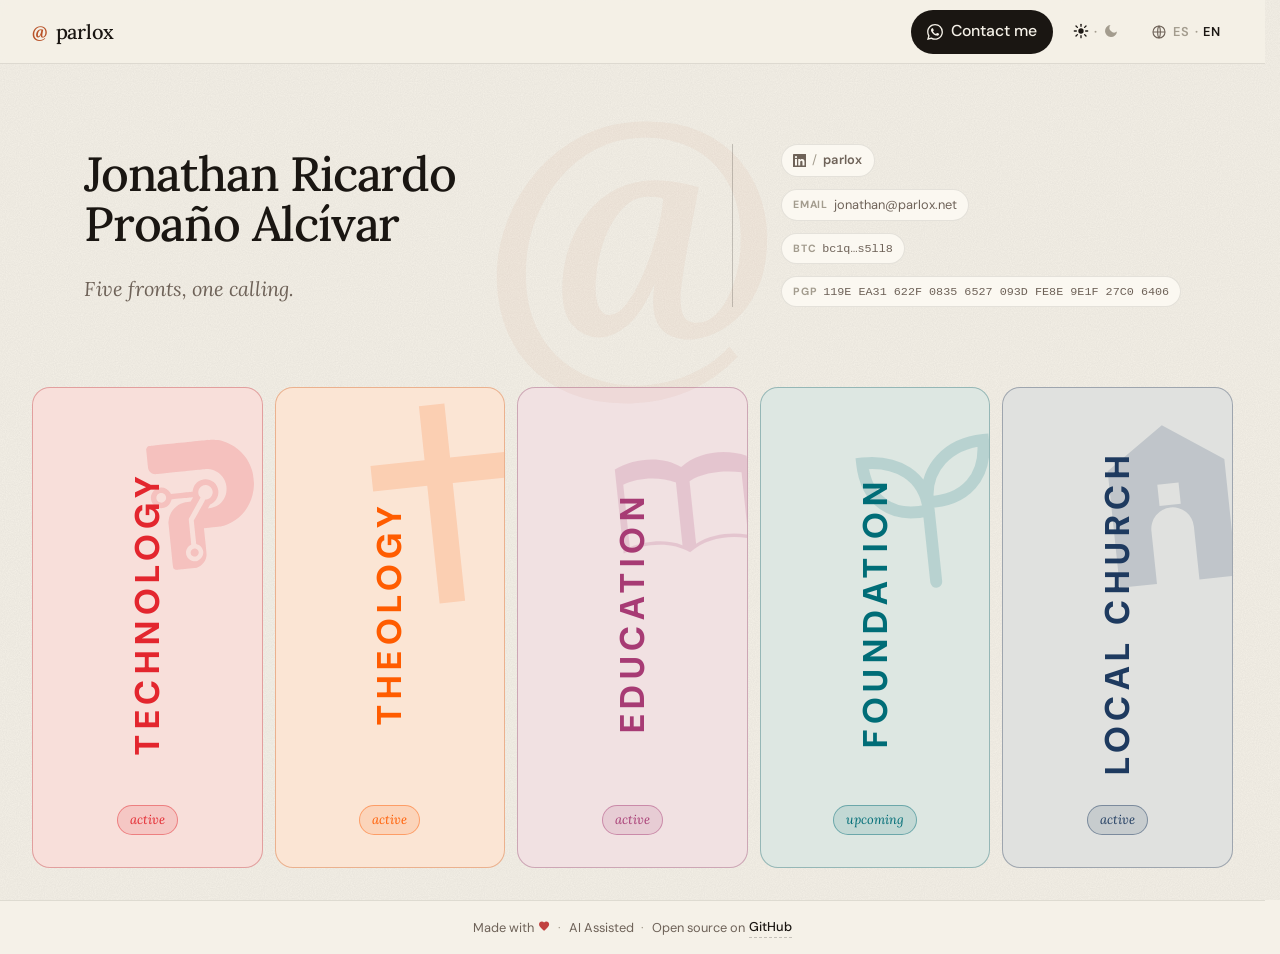
==== commit 831874bb: "Home: LinkedIn handle, footer below fold, topbar 64px + vertical title -10% - @parlox chip becomes a" ====
--- a/index.html
+++ b/index.html
@@ -155,7 +155,22 @@
         <h1 class="hero-name">Jonathan Ricardo Proaño Alcívar</h1>
         <p class="hero-tagline" data-i18n="tagline">Cinco frentes, una vocación.</p>
         <p class="quick-data" aria-label="Datos de contacto y verificación">
-          <span class="qd-item qd-handle"><span class="at">@</span>parlox</span>
+          <a
+            class="qd-item qd-handle"
+            href="https://www.linkedin.com/in/parlox/"
+            target="_blank"
+            rel="noopener noreferrer"
+            aria-label="LinkedIn — parlox"
+          >
+            <svg class="qd-icon" viewBox="0 0 24 24" aria-hidden="true" focusable="false">
+              <path
+                fill="currentColor"
+                d="M20.45 20.45h-3.55v-5.57c0-1.33-.03-3.04-1.85-3.04s-2.14 1.45-2.14 2.94v5.67H9.4V9.05h3.41v1.56h.05c.47-.9 1.64-1.85 3.37-1.85 3.6 0 4.27 2.37 4.27 5.46v6.28zM5.34 7.49a2.06 2.06 0 1 1 0-4.12 2.06 2.06 0 0 1 0 4.12zM7.12 20.45H3.56V9.05h3.56v11.4zM22.23 0H1.77C.79 0 0 .77 0 1.72v20.56C0 23.23.79 24 1.77 24h20.46c.97 0 1.77-.77 1.77-1.72V1.72C24 .77 23.21 0 22.23 0z"
+              />
+            </svg>
+            <span class="qd-slash" aria-hidden="true">/</span>
+            <span>parlox</span>
+          </a>
           <span class="qd-sep" aria-hidden="true">·</span>
 
           <span class="qd-item">
--- a/styles.css
+++ b/styles.css
@@ -10,6 +10,9 @@
 *,*::before,*::after{box-sizing:border-box}
 *{margin:0;padding:0}
 html,body{height:100%}
+/* Reserva el carril de la scrollbar siempre — evita el shift de
+   ~17px entre páginas con/sin overflow vertical. */
+html{scrollbar-gutter:stable}
 ul{list-style:none}
 a{color:inherit;text-decoration:none}
 button{font:inherit;color:inherit;background:none;border:0;cursor:pointer}
@@ -39,7 +42,7 @@
   --ease-drawer:cubic-bezier(.32,.72,0,1);
   --dur-press:130ms;--dur-fast:180ms;--dur:300ms;--dur-drawer:460ms;
   --container:84rem;
-  --topbar-h:clamp(60px,7vh,76px);
+  --topbar-h:64px;
   --bottombar-h:clamp(48px,6vh,56px);
   --tab-h-mobile:74px;
   --font-display:"Lora","Times New Roman",Georgia,serif;
@@ -92,7 +95,11 @@
 ::view-transition-new(root){z-index:2147483646}
 
 /* ---------- Topbar ---------- */
+/* flex-shrink:0 evita que la barra se comprima cuando el .page con
+   min-height empuja al footer fuera del fold (sin esto, el flex
+   column absorbería el overflow recortando la altura de la topbar). */
 .topbar{
+  flex-shrink:0;
   height:var(--topbar-h);display:flex;align-items:center;
   justify-content:space-between;gap:var(--space-3);
   padding:0 var(--space-5);border-bottom:1px solid var(--line);
@@ -160,11 +167,14 @@
 :root[data-theme="light"] .theme-opt[data-theme-opt="light"],
 :root[data-theme="dark"]  .theme-opt[data-theme-opt="dark"]{color:var(--fg)}
 
+/* min-height = viewport menos topbar: el contenido principal ocupa
+   exactamente el primer pliegue y el footer queda empujado debajo,
+   visible solo al hacer scroll. */
 .page{
   flex:1 1 auto;width:100%;max-width:var(--container);margin:0 auto;
   padding:var(--space-6) var(--space-5) var(--space-5);
   display:flex;flex-direction:column;gap:var(--space-6);
-  min-height:0;position:relative;z-index:2;
+  min-height:calc(100dvh - var(--topbar-h));position:relative;z-index:2;
 }
 @media (min-width:768px){.page{padding:var(--space-8) var(--space-6) var(--space-6);gap:var(--space-8)}}
 
@@ -207,8 +217,16 @@
   padding:.42em .85em;border-radius:999px;
   background:var(--bg-elev);border:1px solid var(--line);
 }
-.qd-handle{font-family:var(--font-body);font-weight:600;letter-spacing:.02em}
-.qd-handle .at{font-family:var(--font-display);font-style:italic;color:var(--focus)}
+/* Handle ahora es <a> a LinkedIn: icono + slash + parlox como un
+   solo chip clickable; hover sutil sobre el chip entero. */
+.qd-handle{
+  font-family:var(--font-body);font-weight:600;letter-spacing:.02em;
+  color:var(--fg-muted);
+  transition:color var(--dur-fast) var(--ease),border-color var(--dur-fast) var(--ease);
+}
+.qd-handle:hover,.qd-handle:focus-visible{color:var(--fg);border-color:var(--line-strong)}
+.qd-slash{color:var(--fg-soft);font-weight:400}
+.qd-icon{width:1.05em;height:1.05em;color:currentColor;flex-shrink:0}
 .qd-label{font-weight:700;letter-spacing:.08em;text-transform:uppercase;font-size:.82em;color:var(--fg-soft)}
 .qd-link{color:var(--fg-muted);transition:color var(--dur-fast) var(--ease)}
 .qd-link:hover,.qd-link:focus-visible{color:var(--fg)}
@@ -424,7 +442,7 @@
   .panel-tab-left{flex-direction:column;align-items:center;gap:var(--space-4);flex:1;justify-content:center}
   .panel-area{
     writing-mode:vertical-rl;transform:rotate(180deg);
-    font-size:clamp(1.6rem,1.1rem + 1.6vw,2.5rem);font-weight:800;
+    font-size:clamp(1.44rem,0.99rem + 1.44vw,2.25rem);font-weight:800;
     letter-spacing:.16em;text-align:center;
     transition:opacity var(--dur) var(--ease-out),transform var(--dur) var(--ease-out);
   }
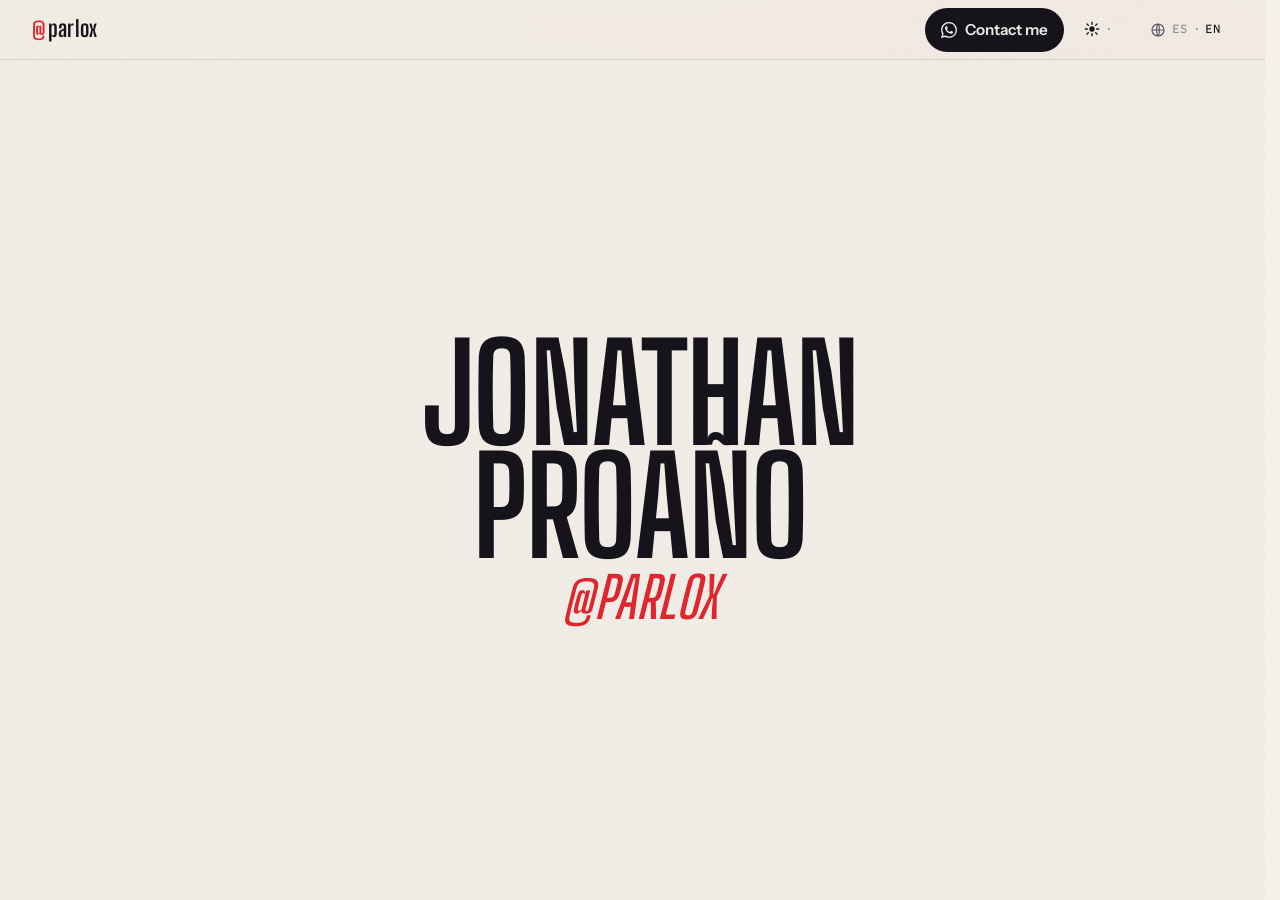
==== commit f56679d5: "Redesign: dark cinematic mosaic home + matching /crypto Promote the new home: a dark, kinetic mosaic" ====
--- a/index.html
+++ b/index.html
@@ -3,7 +3,7 @@
   <head>
     <meta charset="utf-8" />
     <meta name="viewport" content="width=device-width, initial-scale=1, viewport-fit=cover" />
-    <meta name="color-scheme" content="light dark" />
+    <meta name="color-scheme" content="dark light" />
 
     <title>@parlox — Jonathan Ricardo Proaño Alcívar</title>
     <meta
@@ -24,24 +24,26 @@
     <meta property="og:url" content="https://parlox.cc/" />
     <meta name="twitter:card" content="summary" />
 
-    <meta name="theme-color" content="#f5f1e8" media="(prefers-color-scheme: light)" />
-    <meta name="theme-color" content="#0e0c0a" media="(prefers-color-scheme: dark)" />
+    <!-- Dark-first canvas is the hero; theme-color metas track both modes. -->
+    <meta name="theme-color" content="#08070a" media="(prefers-color-scheme: dark)" />
+    <meta name="theme-color" content="#f4f1ea" media="(prefers-color-scheme: light)" />
 
     <link
       rel="icon"
       type="image/svg+xml"
-      href="data:image/svg+xml;utf8,<svg xmlns='http://www.w3.org/2000/svg' viewBox='0 0 32 32'><rect width='32' height='32' rx='7' fill='%231a1612'/><text x='16' y='22' text-anchor='middle' font-family='Georgia, serif' font-style='italic' font-weight='600' font-size='18' fill='%23f5f1e8'>px</text></svg>"
+      href="data:image/svg+xml;utf8,<svg xmlns='http://www.w3.org/2000/svg' viewBox='0 0 32 32'><rect width='32' height='32' rx='7' fill='%2308070a'/><text x='16' y='22' text-anchor='middle' font-family='Georgia, serif' font-style='italic' font-weight='600' font-size='18' fill='%23f4f1ea'>px</text></svg>"
     />
 
-    <!-- Inline no-flash bootstrap (preservado intacto). -->
+    <!-- No-flash bootstrap: resolve theme + lang before paint.
+         localStorage > ?lang= query > prefers-color-scheme / navigator. -->
     <script>
       (function () {
         try {
           var t = localStorage.getItem("parlox.theme");
           if (t !== "light" && t !== "dark")
-            t = matchMedia("(prefers-color-scheme: dark)").matches
-              ? "dark"
-              : "light";
+            t = matchMedia("(prefers-color-scheme: light)").matches
+              ? "light"
+              : "dark";
           document.documentElement.setAttribute("data-theme", t);
           var url = new URL(location.href);
           var l =
@@ -57,8 +59,11 @@
 
     <link rel="preconnect" href="https://fonts.googleapis.com" />
     <link rel="preconnect" href="https://fonts.gstatic.com" crossorigin />
+    <!-- Big-Shoulders Display: a condensed, structural display face that
+         reads as kinetic machinery; Sometype Mono for technical labels;
+         Instrument Sans as the single sans body system. -->
     <link
-      href="https://fonts.googleapis.com/css2?family=Lora:ital,wght@0,400..700;1,400..600&family=DM+Sans:opsz,wght@9..40,400..700&display=swap"
+      href="https://fonts.googleapis.com/css2?family=Big+Shoulders+Display:opsz,wght@10..72,500..800&family=Sometype+Mono:ital,wght@0,400..600;1,400&family=Instrument+Sans:wght@400..700&display=swap"
       rel="stylesheet"
     />
 
@@ -76,8 +81,22 @@
     </script>
   </head>
 
-  <body>
+  <body data-front="">
     <a class="skip-link" href="#main" data-i18n="a11y.skip">Saltar al contenido</a>
+
+    <!-- Cinematic backdrop that floods with the active front's color. -->
+    <div class="stage" aria-hidden="true">
+      <div class="stage-flood"></div>
+      <span class="stage-numeral" id="stage-numeral"></span>
+    </div>
+
+    <!-- Kinetic intro overlay: the big name holds briefly, then settles. -->
+    <div class="intro" id="intro" aria-hidden="true">
+      <span class="intro-name">
+        Jonathan Proaño
+        <span class="intro-handle">@parlox</span>
+      </span>
+    </div>
 
     <header class="topbar">
       <a class="mark" href="/" aria-label="parlox.cc">
@@ -94,6 +113,7 @@
           </svg>
           <span data-i18n="contact">Contáctame</span>
         </button>
+
         <button
           id="theme-toggle"
           class="btn btn-lang"
@@ -125,6 +145,7 @@
             </span>
           </span>
         </button>
+
         <button
           id="lang-toggle"
           class="btn btn-lang"
@@ -151,16 +172,26 @@
     </header>
 
     <main id="main" class="page">
-      <section class="hero">
-        <h1 class="hero-name">Jonathan Ricardo Proaño Alcívar</h1>
-        <p class="hero-tagline" data-i18n="tagline">Cinco frentes, una vocación.</p>
+      <!-- ===== OVERTURE (resting minimal identity band) ===== -->
+      <section class="overture" id="overture" aria-label="Identidad">
+        <div class="ov-id">
+          <span class="ov-eyebrow">
+            <span class="tick" aria-hidden="true"></span>
+            <span data-i18n="tagline">Cinco frentes, una vocación.</span>
+          </span>
+          <span class="ov-namerow">
+            <h1 class="ov-name">Jonathan Ricardo Proaño Alcívar</h1>
+            <span class="ov-handle">@parlox</span>
+          </span>
+        </div>
+
         <p class="quick-data" aria-label="Datos de contacto y verificación">
           <a
             class="qd-item qd-handle"
             href="https://www.linkedin.com/in/parlox/"
             target="_blank"
             rel="noopener noreferrer"
-            aria-label="LinkedIn — parlox"
+            aria-label="LinkedIn / parlox"
           >
             <svg class="qd-icon" viewBox="0 0 24 24" aria-hidden="true" focusable="false">
               <path
@@ -171,7 +202,6 @@
             <span class="qd-slash" aria-hidden="true">/</span>
             <span>parlox</span>
           </a>
-          <span class="qd-sep" aria-hidden="true">·</span>
 
           <span class="qd-item">
             <span class="qd-label">Email</span>
@@ -183,7 +213,6 @@
               >&nbsp;</a
             >
           </span>
-          <span class="qd-sep" aria-hidden="true">·</span>
 
           <span class="qd-item qd-crypto" id="qd-crypto">
             <span class="qd-label">BTC</span>
@@ -205,7 +234,6 @@
               >
             </span>
           </span>
-          <span class="qd-sep" aria-hidden="true">·</span>
 
           <span class="qd-item">
             <span class="qd-label">PGP</span>
@@ -219,161 +247,165 @@
         </p>
       </section>
 
-      <section class="directory" aria-label="Áreas de trabajo">
-        <ul class="panels" data-active-index="">
-          <li class="panel" data-area="tech" data-index="0">
-            <button
-              class="panel-tab"
-              type="button"
-              aria-expanded="false"
-              aria-controls="content-tech"
-            >
-              <span class="panel-tab-left">
-                <span class="panel-area" data-i18n="area.tech">Tecnología</span>
-              </span>
-              <span class="panel-status" data-state="activo" data-i18n="status.activo">activo</span>
-            </button>
-            <div class="panel-banner" aria-hidden="true">
-              <img src="assets/reserved/parlox-network.svg" alt="" />
-            </div>
-            <div class="panel-content" id="content-tech">
-              <span class="panel-kicker" data-i18n="desc.tech">Tecnología y desarrollo</span>
-              <h2 class="panel-brand">Parlox Network</h2>
-              <p class="panel-slogan" data-i18n="slogan.tech">Conectados logramos más.</p>
-              <a
-                class="panel-link"
-                href="https://parlox.net"
-                target="_blank"
-                rel="noopener noreferrer"
-                >parlox.net <span class="arrow" aria-hidden="true">→</span></a
-              >
-            </div>
-          </li>
-
-          <li class="panel" data-area="theo" data-index="1">
-            <button
-              class="panel-tab"
-              type="button"
-              aria-expanded="false"
-              aria-controls="content-theo"
-            >
-              <span class="panel-tab-left">
-                <span class="panel-area" data-i18n="area.theo">Teología</span>
-              </span>
-              <span class="panel-status" data-state="activo" data-i18n="status.activo">activo</span>
-            </button>
-            <div class="panel-banner" aria-hidden="true">
-              <svg viewBox="0 0 100 140"><path fill="currentColor" d="M42 8h16v34h34v16H58v74H42V58H8V42h34z"/></svg>
-            </div>
-            <div class="panel-content" id="content-theo">
-              <span class="panel-kicker" data-i18n="desc.theo"
-                >Teología, divulgación y ministerio</span
-              >
-              <h2 class="panel-brand">Cafecito Teológico</h2>
-              <p class="panel-slogan" data-i18n="slogan.theo">
-                Conversemos de Dios y la Biblia mientras tomamos un cafecito.
-              </p>
-              <a
-                class="panel-link"
-                href="https://cafecito.cc"
-                target="_blank"
-                rel="noopener noreferrer"
-                >cafecito.cc <span class="arrow" aria-hidden="true">→</span></a
-              >
-            </div>
-          </li>
-
-          <li class="panel" data-area="edu" data-index="2">
-            <button
-              class="panel-tab"
-              type="button"
-              aria-expanded="false"
-              aria-controls="content-edu"
-            >
-              <span class="panel-tab-left">
-                <span class="panel-area" data-i18n="area.edu">Educación</span>
-              </span>
-              <span class="panel-status" data-state="activo" data-i18n="status.activo">activo</span>
-            </button>
-            <div class="panel-banner" aria-hidden="true">
-              <svg viewBox="0 0 140 100"><path fill="currentColor" d="M70 18C54 6 30 6 12 14v74c18-7 42-7 58 5 16-12 40-12 58-5V14C110 6 86 6 70 18m-6 13v55c-14-7-32-7-46-3V28c14-5 32-4 46 3m12 0c14-7 32-6 46-3v55c-14-4-32-4-46 3z"/></svg>
-            </div>
-            <div class="panel-content" id="content-edu">
-              <span class="panel-kicker" data-i18n="desc.edu"
-                >Nivelación, asesoría educativa y formación</span
-              >
-              <h2 class="panel-brand">Cedesco Academia</h2>
-              <p class="panel-slogan" data-i18n="slogan.edu">
-                Nivelación y asesoría educativa.
-              </p>
-              <a class="panel-link" href="#" rel="noopener noreferrer"
-                >@cedes <span class="arrow" aria-hidden="true">→</span></a
-              >
-            </div>
-          </li>
-
-          <li class="panel" data-area="found" data-index="3">
-            <button
-              class="panel-tab"
-              type="button"
-              aria-expanded="false"
-              aria-controls="content-found"
-            >
-              <span class="panel-tab-left">
-                <span class="panel-area" data-i18n="area.found">Fundación</span>
-              </span>
-              <span class="panel-status" data-state="proximo" data-i18n="status.proximo">próximo</span>
-            </button>
-            <div class="panel-banner" aria-hidden="true">
-              <svg viewBox="0 0 120 130"><path d="M60 124V70m0 0C60 44 40 30 14 30c0 28 18 44 46 40m0-6c0-26 20-42 46-42 0 28-18 44-46 42" stroke="currentColor" stroke-width="9" fill="none" stroke-linecap="round"/></svg>
-            </div>
-            <div class="panel-content" id="content-found">
-              <span class="panel-kicker" data-i18n="desc.found"
-                >Fundación de impacto social</span
-              >
-              <h2 class="panel-brand">Educalisa</h2>
-              <p class="panel-slogan" data-i18n="slogan.found">
-                Por una educación libre y saludable.
-              </p>
-              <a class="panel-link" href="#" rel="noopener noreferrer"
-                ><span data-i18n="link.soon">próximamente</span>
-                <span class="arrow" aria-hidden="true">→</span></a
-              >
-            </div>
-          </li>
-
-          <li class="panel" data-area="min" data-index="4">
-            <button
-              class="panel-tab"
-              type="button"
-              aria-expanded="false"
-              aria-controls="content-min"
-            >
-              <span class="panel-tab-left">
-                <span class="panel-area" data-i18n="area.min">Iglesia local</span>
-              </span>
-              <span class="panel-status" data-state="activo" data-i18n="status.activo">activo</span>
-            </button>
-            <div class="panel-banner" aria-hidden="true">
-              <svg viewBox="0 0 120 130"><path fill="currentColor" d="M60 6 16 36v88h28V84a16 16 0 0 1 32 0v40h28V36zM52 50h16v16H52z"/></svg>
-            </div>
-            <div class="panel-content" id="content-min">
-              <span class="panel-kicker" data-i18n="desc.min">Iglesia local</span>
-              <h2 class="panel-brand">Alianza República</h2>
-              <p class="panel-slogan" data-i18n="slogan.min">
-                Una familia que glorifica a Dios.
-              </p>
-              <a
-                class="panel-link"
-                href="https://alianzarepublica.org"
-                target="_blank"
-                rel="noopener noreferrer"
-                >alianzarepublica.org
-                <span class="arrow" aria-hidden="true">→</span></a
-              >
-            </div>
-          </li>
-        </ul>
+      <!-- ===== MOSAIC · the five fronts ARE the page ===== -->
+      <section class="mosaic-wrap" aria-label="Áreas de trabajo">
+        <h2 class="visually-hidden" data-i18n="directory.title">Los cinco frentes</h2>
+        <div class="mosaic" role="group" aria-label="Frentes">
+          <!-- 01 · Technology — the tall feature cell -->
+          <div
+            class="cell cell-tech"
+            style="--c:var(--tech)"
+            role="button"
+            tabindex="0"
+            data-front="tech"
+            data-numeral="1"
+            aria-pressed="false"
+          >
+            <span class="cell-numeral" aria-hidden="true">1</span>
+            <span class="cell-glyph" aria-hidden="true"></span>
+            <span class="cell-inner">
+              <span class="cell-top">
+                <span class="cell-index" aria-hidden="true">01</span>
+                <span class="cell-status" data-i18n="status.activo">activo</span>
+              </span>
+              <span class="cell-foot">
+                <span class="cell-area" data-i18n="area.tech">Tecnología</span>
+                <span class="cell-brand">Parlox Network</span>
+                <span class="cell-moment" aria-hidden="true">
+                  <span class="cell-slogan"></span>
+                  <a class="cell-link" tabindex="-1" rel="noopener noreferrer">
+                    <span class="cell-link-label"></span>
+                    <span class="arrow" aria-hidden="true">→</span>
+                  </a>
+                </span>
+              </span>
+            </span>
+          </div>
+
+          <!-- 02 · Theology -->
+          <div
+            class="cell cell-theo"
+            style="--c:var(--theo)"
+            role="button"
+            tabindex="0"
+            data-front="theo"
+            data-numeral="2"
+            aria-pressed="false"
+          >
+            <span class="cell-numeral" aria-hidden="true">2</span>
+            <span class="cell-glyph" aria-hidden="true"></span>
+            <span class="cell-inner">
+              <span class="cell-top">
+                <span class="cell-index" aria-hidden="true">02</span>
+                <span class="cell-status" data-i18n="status.activo">activo</span>
+              </span>
+              <span class="cell-foot">
+                <span class="cell-area" data-i18n="area.theo">Teología</span>
+                <span class="cell-brand">Cafecito Teológico</span>
+                <span class="cell-moment" aria-hidden="true">
+                  <span class="cell-slogan"></span>
+                  <a class="cell-link" tabindex="-1" rel="noopener noreferrer">
+                    <span class="cell-link-label"></span>
+                    <span class="arrow" aria-hidden="true">→</span>
+                  </a>
+                </span>
+              </span>
+            </span>
+          </div>
+
+          <!-- 03 · Education -->
+          <div
+            class="cell cell-edu"
+            style="--c:var(--edu)"
+            role="button"
+            tabindex="0"
+            data-front="edu"
+            data-numeral="3"
+            aria-pressed="false"
+          >
+            <span class="cell-numeral" aria-hidden="true">3</span>
+            <span class="cell-glyph" aria-hidden="true"></span>
+            <span class="cell-inner">
+              <span class="cell-top">
+                <span class="cell-index" aria-hidden="true">03</span>
+                <span class="cell-status" data-i18n="status.activo">activo</span>
+              </span>
+              <span class="cell-foot">
+                <span class="cell-area" data-i18n="area.edu">Educación</span>
+                <span class="cell-brand">Cedesco Academia</span>
+                <span class="cell-moment" aria-hidden="true">
+                  <span class="cell-slogan"></span>
+                  <a class="cell-link" tabindex="-1" rel="noopener noreferrer">
+                    <span class="cell-link-label"></span>
+                    <span class="arrow" aria-hidden="true">→</span>
+                  </a>
+                </span>
+              </span>
+            </span>
+          </div>
+
+          <!-- 04 · Foundation -->
+          <div
+            class="cell cell-found"
+            style="--c:var(--found)"
+            role="button"
+            tabindex="0"
+            data-front="found"
+            data-numeral="4"
+            aria-pressed="false"
+          >
+            <span class="cell-numeral" aria-hidden="true">4</span>
+            <span class="cell-glyph" aria-hidden="true"></span>
+            <span class="cell-inner">
+              <span class="cell-top">
+                <span class="cell-index" aria-hidden="true">04</span>
+                <span class="cell-status" data-i18n="status.proximo">próximo</span>
+              </span>
+              <span class="cell-foot">
+                <span class="cell-area" data-i18n="area.found">Fundación</span>
+                <span class="cell-brand">Educalisa</span>
+                <span class="cell-moment" aria-hidden="true">
+                  <span class="cell-slogan"></span>
+                  <a class="cell-link" tabindex="-1" rel="noopener noreferrer">
+                    <span class="cell-link-label"></span>
+                    <span class="arrow" aria-hidden="true">→</span>
+                  </a>
+                </span>
+              </span>
+            </span>
+          </div>
+
+          <!-- 05 · Local church (navy is a parlox.cc-only treatment) -->
+          <div
+            class="cell cell-min"
+            style="--c:var(--min)"
+            role="button"
+            tabindex="0"
+            data-front="min"
+            data-numeral="5"
+            aria-pressed="false"
+          >
+            <span class="cell-numeral" aria-hidden="true">5</span>
+            <span class="cell-glyph" aria-hidden="true"></span>
+            <span class="cell-inner">
+              <span class="cell-top">
+                <span class="cell-index" aria-hidden="true">05</span>
+                <span class="cell-status" data-i18n="status.activo">activo</span>
+              </span>
+              <span class="cell-foot">
+                <span class="cell-area" data-i18n="area.min">Iglesia local</span>
+                <span class="cell-brand">Alianza República</span>
+                <span class="cell-moment" aria-hidden="true">
+                  <span class="cell-slogan"></span>
+                  <a class="cell-link" tabindex="-1" rel="noopener noreferrer">
+                    <span class="cell-link-label"></span>
+                    <span class="arrow" aria-hidden="true">→</span>
+                  </a>
+                </span>
+              </span>
+            </span>
+          </div>
+        </div>
       </section>
     </main>
 
@@ -381,12 +413,7 @@
       <p class="bottombar-text">
         <span class="bb-segment">
           <span data-i18n="footer.made">Hecho con</span>
-          <svg
-            class="footer-heart"
-            viewBox="0 0 24 24"
-            aria-hidden="true"
-            focusable="false"
-          >
+          <svg class="footer-heart" viewBox="0 0 24 24" aria-hidden="true" focusable="false">
             <path
               fill="currentColor"
               d="M12 21.35l-1.45-1.32C5.4 15.36 2 12.28 2 8.5 2 5.42 4.42 3 7.5 3c1.74 0 3.41.81 4.5 2.09C13.09 3.81 14.76 3 16.5 3 19.58 3 22 5.42 22 8.5c0 3.78-3.4 6.86-8.55 11.54z"
--- a/styles.css
+++ b/styles.css
@@ -1,18 +1,20 @@
 /* =========================================================
-   parlox.cc — editorial directory
-   Lora (display) + DM Sans (body) on warm cream/black with
-   paper grain. Brand-as-field per panel: chromatic plates
-   that flood with each brand color, wallet stack on mobile,
-   hover/tap accordion on desktop. Split presentation-card
-   hero. Theme light/dark only (bootstrap resolves it).
+   parlox.cc · shared stylesheet
+   Inverts the hero: identity is a brief kinetic overture that
+   SETTLES into a slim resting band, and the five fronts ARE the
+   page — an asymmetric editorial mosaic that tiles the remaining
+   viewport with NO SCROLL. Selecting a cell floods it (and the
+   stage) with its brand color from the click origin, prints the
+   big kinetic numeral and surfaces the brand moment in place.
+   Dark is the hero; light works. GPU-only motion (transform /
+   opacity / clip-path). The /crypto sub-page reuses these tokens.
    ========================================================= */
 
 *,*::before,*::after{box-sizing:border-box}
 *{margin:0;padding:0}
-html,body{height:100%}
-/* Reserva el carril de la scrollbar siempre — evita el shift de
-   ~17px entre páginas con/sin overflow vertical. */
-html{scrollbar-gutter:stable}
+/* Anchor to the LARGEST viewport so the body always fills the
+   screen on mobile Chrome (lvh) with a dvh fallback in JS-set var. */
+html{height:100lvh;height:100dvh;scrollbar-gutter:stable}
 ul{list-style:none}
 a{color:inherit;text-decoration:none}
 button{font:inherit;color:inherit;background:none;border:0;cursor:pointer}
@@ -20,73 +22,94 @@
 
 :root{
   --space-1:0.25rem;--space-2:0.5rem;--space-3:0.75rem;--space-4:1rem;
-  --space-5:1.5rem;--space-6:2rem;--space-8:3rem;
+  --space-5:1.5rem;--space-6:2rem;--space-8:3rem;--space-10:4.5rem;
+
   --fs-xs:clamp(0.7rem,0.66rem + 0.18vw,0.8rem);
-  --fs-sm:clamp(0.875rem,0.83rem + 0.2vw,1rem);
+  --fs-sm:clamp(0.84rem,0.8rem + 0.2vw,0.95rem);
   --fs-base:clamp(1rem,0.96rem + 0.2vw,1.0625rem);
   --fs-md:clamp(1.0625rem,1rem + 0.4vw,1.25rem);
   --fs-lg:clamp(1.5rem,1.2rem + 1.4vw,2rem);
-  --fs-xl:clamp(2rem,1.5rem + 2.4vw,3rem);
-  --fs-plate:clamp(1.8rem,1.2rem + 3vw,3.4rem);
-  --bg:#f5f1e8;--bg-elev:#fbf8f1;--bg-elev-2:#ece6d8;
-  --fg:#1a1612;--fg-muted:#6e6258;--fg-soft:#a39c8e;
-  --line:rgba(26,22,18,.10);--line-strong:rgba(26,22,18,.22);
-  --focus:#b85228;--heart:#c1413f;
-  /* Texto legible sobre la placa inundada de color de marca. */
-  --on-brand:#fbf6ea;--on-brand-soft:rgba(251,246,234,.74);
-  --grain-blend:multiply;--grain-opacity:.08;
-  --radius:18px;
-  --ease:cubic-bezier(.33,0,.2,1);
+
+  /* Brand palette (official). The "min" navy is a site-only
+     treatment for parlox.cc; dark variant lightens it for contrast. */
+  --tech:#E3262E;
+  --theo:#FF5C00;
+  --edu:#A73B74;
+  --found:#006D77;
+  --min:#1E3A5F;
+
+  --radius:16px;
+  --container:96rem;
+  --topbar-h:60px;
+
+  /* Strong custom easings (the built-ins lack punch). */
   --ease-out:cubic-bezier(.23,1,.32,1);
   --ease-in-out:cubic-bezier(.77,0,.175,1);
   --ease-drawer:cubic-bezier(.32,.72,0,1);
-  --dur-press:130ms;--dur-fast:180ms;--dur:300ms;--dur-drawer:460ms;
-  --container:84rem;
-  --topbar-h:64px;
-  --bottombar-h:clamp(48px,6vh,56px);
-  --tab-h-mobile:74px;
-  --font-display:"Lora","Times New Roman",Georgia,serif;
-  --font-body:"DM Sans",system-ui,-apple-system,"Segoe UI",Roboto,
-    "Helvetica Neue",Arial,sans-serif;
-}
+  --dur-press:140ms;--dur-fast:200ms;--dur:340ms;--dur-stage:600ms;
+
+  --font-display:"Big Shoulders Display","Arial Narrow",sans-serif;
+  --font-mono:"Sometype Mono",ui-monospace,SFMono-Regular,Menlo,monospace;
+  --font-body:"Instrument Sans",system-ui,-apple-system,"Segoe UI",
+    Roboto,"Helvetica Neue",Arial,sans-serif;
+}
+
+/* ---- Dark = the hero canvas ---- */
 :root[data-theme="dark"]{
-  --bg:#0e0c0a;--bg-elev:#181613;--bg-elev-2:#211e19;
-  --fg:#f0e9da;--fg-muted:#a39c8e;--fg-soft:#6e6258;
-  --line:rgba(240,233,218,.10);--line-strong:rgba(240,233,218,.22);
-  --focus:#f4a261;--heart:#f4828c;
-  --grain-blend:screen;--grain-opacity:.05;
+  --bg:#08070a;--bg-2:#0e0d12;--panel:#131218;--panel-2:#191822;
+  --fg:#f4f1ea;--fg-muted:#a6a1b0;--fg-soft:#6b6776;
+  --line:rgba(244,241,234,.12);--line-strong:rgba(244,241,234,.26);
+  --focus:#ffd166;--heart:#f4828c;
+  --on-flood:#0a0810;            /* dark ink for text over a flooded bright field */
+  --on-flood-soft:rgba(10,8,16,.72);
+  --min:#4670A5;                 /* lighter navy so it reads in the dark */
+  --grain-blend:screen;--grain-opacity:.045;
+  --stage-edge:rgba(0,0,0,.55);
 }
 :root[data-theme="light"]{
-  --bg:#f5f1e8;--bg-elev:#fbf8f1;--bg-elev-2:#ece6d8;
-  --fg:#1a1612;--fg-muted:#6e6258;--fg-soft:#a39c8e;
-  --line:rgba(26,22,18,.10);--line-strong:rgba(26,22,18,.22);
+  --bg:#f4f1ea;--bg-2:#eee9df;--panel:#fbf9f4;--panel-2:#f3eee4;
+  --fg:#16131b;--fg-muted:#5a5564;--fg-soft:#928d9c;
+  --line:rgba(22,19,27,.12);--line-strong:rgba(22,19,27,.24);
   --focus:#b85228;--heart:#c1413f;
-  --grain-blend:multiply;--grain-opacity:.08;
-}
-.panel[data-area="tech"]{--brand:#E3262E}
-.panel[data-area="theo"]{--brand:#FF5C00}
-.panel[data-area="edu"]{--brand:#A73B74}
-.panel[data-area="found"]{--brand:#006D77}
-.panel[data-area="min"]{--brand:#1E3A5F}
-:root[data-theme="dark"] .panel[data-area="min"]{--brand:#4670A5}
-
+  --on-flood:#fdfaf3;            /* light ink over a flooded brand field */
+  --on-flood-soft:rgba(253,250,243,.82);
+  --grain-blend:multiply;--grain-opacity:.05;
+  --stage-edge:rgba(0,0,0,.18);
+}
+
+/* The active front drives a single inherited --flood color used by
+   the global stage backdrop and the on-stage type. JS sets
+   --flood-x/y for the wipe origin. Default (no selection) rests on
+   tech red so the page never looks empty. */
 body{
+  --flood:var(--tech);
+  --flood-x:50%;--flood-y:50%;
   font-family:var(--font-body);font-size:var(--fs-base);line-height:1.55;
   background:var(--bg);color:var(--fg);
-  display:flex;flex-direction:column;min-height:100dvh;
+  height:100lvh;height:100dvh;
+  display:flex;flex-direction:column;
   -webkit-font-smoothing:antialiased;text-rendering:optimizeLegibility;
-  position:relative;overflow-x:hidden;
-}
-body::before{
-  content:"";position:fixed;inset:0;pointer-events:none;z-index:1;
+  position:relative;overflow:hidden;
+}
+body[data-front="tech"]{--flood:var(--tech)}
+body[data-front="theo"]{--flood:var(--theo)}
+body[data-front="edu"]{--flood:var(--edu)}
+body[data-front="found"]{--flood:var(--found)}
+body[data-front="min"]{--flood:var(--min)}
+
+/* Film-grain on a fixed, pointer-events-none layer (no repaint cost). */
+body::after{
+  content:"";position:fixed;inset:0;pointer-events:none;z-index:60;
   opacity:var(--grain-opacity);mix-blend-mode:var(--grain-blend);
-  background-image:url("data:image/svg+xml;utf8,<svg xmlns='http://www.w3.org/2000/svg' width='220' height='220'><filter id='n'><feTurbulence type='fractalNoise' baseFrequency='0.92' numOctaves='2' stitchTiles='stitch'/><feColorMatrix values='0 0 0 0 0 0 0 0 0 0 0 0 0 0 0 0 0 0 0.7 0'/></filter><rect width='100%' height='100%' filter='url(%23n)'/></svg>");
-}
+  background-image:url("data:image/svg+xml;utf8,<svg xmlns='http://www.w3.org/2000/svg' width='200' height='200'><filter id='n'><feTurbulence type='fractalNoise' baseFrequency='0.9' numOctaves='2' stitchTiles='stitch'/><feColorMatrix values='0 0 0 0 0 0 0 0 0 0 0 0 0 0 0 0 0 0 0.7 0'/></filter><rect width='100%25' height='100%25' filter='url(%23n)'/></svg>");
+}
+
 :focus-visible{outline:2px solid var(--focus);outline-offset:3px;border-radius:6px}
 .skip-link{
-  position:absolute;top:-100px;left:var(--space-4);background:var(--bg-elev);
-  color:var(--fg);padding:var(--space-2) var(--space-4);border-radius:6px;
-  z-index:1000;transition:transform var(--dur-fast) var(--ease-out);
+  position:absolute;top:-100px;left:var(--space-4);background:var(--panel);
+  color:var(--fg);padding:var(--space-2) var(--space-4);border-radius:8px;
+  z-index:1000;border:1px solid var(--line-strong);
+  transition:top var(--dur-fast) var(--ease-out);
 }
 .skip-link:focus{top:var(--space-2)}
 
@@ -94,442 +117,571 @@
 ::view-transition-old(root){z-index:1}
 ::view-transition-new(root){z-index:2147483646}
 
-/* ---------- Topbar ---------- */
-/* flex-shrink:0 evita que la barra se comprima cuando el .page con
-   min-height empuja al footer fuera del fold (sin esto, el flex
-   column absorbería el overflow recortando la altura de la topbar). */
+.visually-hidden{
+  position:absolute!important;width:1px;height:1px;padding:0;margin:-1px;
+  overflow:hidden;clip:rect(0 0 0 0);white-space:nowrap;border:0;
+}
+
+/* =====================================================
+   TOPBAR
+   ===================================================== */
 .topbar{
-  flex-shrink:0;
-  height:var(--topbar-h);display:flex;align-items:center;
+  flex-shrink:0;height:var(--topbar-h);display:flex;align-items:center;
   justify-content:space-between;gap:var(--space-3);
-  padding:0 var(--space-5);border-bottom:1px solid var(--line);
-  position:sticky;top:0;z-index:50;
-  background:color-mix(in srgb,var(--bg) 85%,transparent);
-  backdrop-filter:saturate(140%) blur(10px);
+  padding:0 var(--space-5);position:relative;z-index:50;
+  border-bottom:1px solid var(--line);
+  background:color-mix(in srgb,var(--bg) 78%,transparent);
+  backdrop-filter:saturate(150%) blur(12px);
 }
 @media (min-width:768px){.topbar{padding:0 var(--space-6)}}
 .mark{
-  display:inline-flex;align-items:baseline;gap:.4em;
-  font-family:var(--font-display);font-weight:500;font-size:var(--fs-md);
-  font-variation-settings:"opsz" 14;letter-spacing:-.015em;
-}
-.mark-at{font-style:italic;color:var(--focus);font-weight:600}
+  display:inline-flex;align-items:baseline;gap:.08em;
+  font-family:var(--font-display);font-weight:700;font-size:1.4rem;
+  letter-spacing:.01em;text-transform:lowercase;line-height:1;
+}
+.mark-at{color:var(--flood);transition:color var(--dur) var(--ease-out)}
 .topbar-actions{display:flex;align-items:center;gap:var(--space-2)}
+
 .btn{
   display:inline-flex;align-items:center;justify-content:center;
   min-height:44px;min-width:44px;padding:0 var(--space-4);border-radius:999px;
-  font-family:var(--font-body);font-weight:500;font-size:var(--fs-sm);
-  transition:background var(--dur-fast) var(--ease),
-    color var(--dur-fast) var(--ease),
+  font-family:var(--font-body);font-weight:600;font-size:var(--fs-sm);
+  transition:background var(--dur-fast) var(--ease-out),
+    color var(--dur-fast) var(--ease-out),
+    border-color var(--dur-fast) var(--ease-out),
     transform var(--dur-press) var(--ease-out);
 }
-.btn:hover{background:var(--bg-elev-2)}
+.btn:hover{background:var(--bg-2)}
 .btn:active{transform:scale(.97)}
 .btn-primary{background:var(--fg);color:var(--bg);gap:.5rem}
 .btn-primary:hover{background:var(--fg);filter:brightness(1.12)}
 .wa-icon{width:16px;height:16px;flex-shrink:0}
-.btn-icon{width:44px;padding:0}
-.btn-icon .icon{width:20px;height:20px}
-.icon-sun,.icon-moon{display:none}
-:root[data-theme="light"] .icon-moon{display:block}
-:root[data-theme="dark"] .icon-sun{display:block}
-/* Toggle de idioma: globo (dice «idioma») + los dos códigos con el
-   activo resaltado (lee como switch sin banderas ni instrucciones).
-   El resaltado lo decide el atributo lang del <html>, que mantiene
-   el bootstrap/JS — sin lógica extra. */
+
 .btn-lang{
-  font-family:var(--font-body);font-weight:600;font-size:var(--fs-xs);
+  font-family:var(--font-mono);font-weight:500;font-size:var(--fs-xs);
   letter-spacing:.06em;min-width:44px;gap:.5em;padding:0 var(--space-3);
 }
-.btn-lang-link{gap:.3em}
+/* "← Back" link on the sub-page topbar shares the lang-button chrome. */
+.btn-lang-link{
+  font-family:var(--font-mono);font-weight:500;font-size:var(--fs-xs);
+  letter-spacing:.06em;gap:.3em;padding:0 var(--space-4);color:var(--fg-muted);
+}
+.btn-lang-link:hover,.btn-lang-link:focus-visible{color:var(--fg)}
 .lang-globe{width:16px;height:16px;flex-shrink:0;color:var(--fg-muted)}
 .lang-seg{display:inline-flex;align-items:center;gap:.4em}
-.lang-opt{
-  color:var(--fg-soft);
-  transition:color var(--dur-fast) var(--ease);
-}
+.lang-opt,.theme-opt{color:var(--fg-soft);transition:color var(--dur-fast) var(--ease-out)}
 .lang-div{color:var(--fg-soft)}
 :root[lang="es"] .lang-opt[data-lang="es"],
 :root[lang="en"] .lang-opt[data-lang="en"]{color:var(--fg)}
 .btn-lang:hover .lang-globe{color:var(--fg)}
-
-/* Selector de tema: mismo lenguaje que el de idioma — sol y luna
-   lado a lado con el activo resaltado, en vez de un solo ícono que
-   hay que deducir. Ambos íconos siempre visibles (se anulan las
-   reglas base que ocultaban uno). */
-:root[data-theme="light"] .icon-sun,
-:root[data-theme="dark"]  .icon-moon{display:block}
-.theme-opt{
-  display:inline-flex;align-items:center;color:var(--fg-soft);
-  transition:color var(--dur-fast) var(--ease);
-}
+.icon-sun,.icon-moon{display:none}
+.theme-opt{display:inline-flex;align-items:center}
 .theme-opt .icon{width:16px;height:16px}
 :root[data-theme="light"] .theme-opt[data-theme-opt="light"],
 :root[data-theme="dark"]  .theme-opt[data-theme-opt="dark"]{color:var(--fg)}
-
-/* min-height = viewport menos topbar: el contenido principal ocupa
-   exactamente el primer pliegue y el footer queda empujado debajo,
-   visible solo al hacer scroll. */
+:root[data-theme="light"] .icon-sun,
+:root[data-theme="dark"]  .icon-moon{display:block}
+
+/* =====================================================
+   STAGE · the cinematic backdrop that floods with --flood.
+   A base tint + a clip-path "wipe" disc grown from the click
+   origin via WAAPI; a faint structural numeral behind it all.
+   ===================================================== */
+.stage{
+  position:fixed;inset:0;z-index:0;pointer-events:none;overflow:hidden;
+  background:
+    radial-gradient(120% 90% at var(--flood-x) var(--flood-y),
+      color-mix(in srgb,var(--flood) 14%,transparent),transparent 60%),
+    var(--bg);
+  transition:background var(--dur-stage) var(--ease-out);
+}
+.stage-flood{
+  position:absolute;inset:0;background:var(--flood);opacity:.92;
+  clip-path:circle(0% at var(--flood-x) var(--flood-y));
+  transition:clip-path var(--dur-stage) var(--ease-drawer),
+    background var(--dur-stage) var(--ease-out),opacity var(--dur) var(--ease-out);
+  will-change:clip-path;
+}
+body.is-flooded .stage-flood{clip-path:circle(150% at var(--flood-x) var(--flood-y))}
+.stage-flood::after{
+  content:"";position:absolute;inset:0;pointer-events:none;
+  background:radial-gradient(130% 120% at var(--flood-x) var(--flood-y),
+    transparent 38%,var(--stage-edge) 100%);
+}
+.stage-numeral{
+  position:absolute;right:-2vw;bottom:-12vh;
+  font-family:var(--font-display);font-weight:800;line-height:.74;
+  font-size:min(58vh,42vw);color:var(--fg);opacity:.05;
+  pointer-events:none;user-select:none;letter-spacing:-.04em;
+  transition:opacity var(--dur) var(--ease-out),color var(--dur-stage) var(--ease-out);
+}
+body.is-flooded .stage-numeral{color:var(--on-flood);opacity:.1}
+
+/* =====================================================
+   PAGE · the single-viewport stack: overture + mosaic.
+   flex:1 mosaic fills the leftover height; nothing scrolls.
+   ===================================================== */
 .page{
-  flex:1 1 auto;width:100%;max-width:var(--container);margin:0 auto;
-  padding:var(--space-6) var(--space-5) var(--space-5);
-  display:flex;flex-direction:column;gap:var(--space-6);
-  min-height:calc(100dvh - var(--topbar-h));position:relative;z-index:2;
-}
-@media (min-width:768px){.page{padding:var(--space-8) var(--space-6) var(--space-6);gap:var(--space-8)}}
-
-/* ====================================================
-   HERO — obertura contenida (la personalidad va abajo)
-   ==================================================== */
-.hero{
-  display:grid;gap:var(--space-3);position:relative;z-index:5;
-  text-align:center;justify-items:center;padding:var(--space-4) 0 var(--space-2);
-  animation:rise 640ms var(--ease-out) both;
-}
-/* Marca de agua tipográfica enorme y muy tenue al fondo del hero. */
-.hero::before{
-  content:"@";position:absolute;top:50%;left:50%;
-  transform:translate(-50%,-54%);
+  flex:1 1 auto;min-height:0;width:100%;max-width:var(--container);
+  margin:0 auto;padding:var(--space-4) var(--space-5);
+  display:flex;flex-direction:column;gap:var(--space-3);
+  position:relative;z-index:2;
+}
+@media (min-width:1024px){
+  .page{padding:var(--space-5) var(--space-8);gap:var(--space-4)}
+}
+
+/* =====================================================
+   OVERTURE · kinetic identity that settles into a slim band.
+   On load the name enters LARGE then scales DOWN into the resting
+   minimal band: small name + italic tagline + quick-data row.
+   The "intro" state holds the big name centred; "settled" is the
+   slim resting overture. JS flips body.intro-done after the beat.
+   ===================================================== */
+.overture{
+  flex-shrink:0;position:relative;z-index:6;
+  display:flex;align-items:center;justify-content:space-between;
+  gap:var(--space-4) var(--space-5);flex-wrap:wrap;
+  padding-top:var(--space-1);
+}
+.ov-id{display:grid;gap:.15em;min-width:0}
+.ov-eyebrow{
+  display:inline-flex;align-items:center;gap:.6em;width:fit-content;
+  font-family:var(--font-mono);font-size:var(--fs-xs);
+  letter-spacing:.18em;text-transform:uppercase;color:var(--fg-muted);
+  margin-bottom:.25em;
+}
+.ov-eyebrow .tick{
+  width:24px;height:1px;background:var(--flood);
+  transition:background var(--dur) var(--ease-out);
+}
+.ov-namerow{display:flex;align-items:baseline;gap:.5em;flex-wrap:wrap}
+.ov-name{
+  font-family:var(--font-display);font-weight:700;
+  font-size:clamp(1.5rem,1.1rem + 1.6vw,2.2rem);
+  line-height:.92;letter-spacing:.005em;text-transform:uppercase;color:var(--fg);
+  /* The resting transform; the big-intro state overrides it. */
+  transform-origin:left center;
+}
+.ov-handle{
   font-family:var(--font-display);font-style:italic;font-weight:600;
-  font-size:clamp(12rem,40vw,26rem);line-height:1;
-  color:var(--focus);opacity:.06;pointer-events:none;z-index:-1;
-}
-.hero-name{
-  font-family:var(--font-display);font-weight:500;
-  font-variation-settings:"opsz" 144,"SOFT" 30;
-  font-size:var(--fs-xl);line-height:1.05;letter-spacing:-.025em;
-  color:var(--fg);text-wrap:balance;max-width:18ch;
-}
-.hero-tagline{
-  font-family:var(--font-display);font-style:italic;font-weight:400;
-  font-variation-settings:"opsz" 36;font-size:var(--fs-md);
-  color:var(--fg-muted);line-height:1.4;max-width:36ch;
-}
+  font-size:clamp(1.05rem,.85rem + .9vw,1.5rem);line-height:1;
+  color:var(--flood);letter-spacing:.01em;
+  transition:color var(--dur-stage) var(--ease-out);
+}
+.ov-tagline{
+  font-family:var(--font-body);font-style:italic;font-weight:500;
+  font-size:var(--fs-sm);color:var(--fg-muted);line-height:1.3;
+}
+
+/* Quick-data: technical, monospaced contact + verification strip. */
 .quick-data{
-  display:flex;flex-wrap:wrap;align-items:center;justify-content:center;
-  gap:var(--space-2) var(--space-2);font-size:var(--fs-xs);
-  color:var(--fg-muted);margin-top:var(--space-3);
-}
-.qd-sep{display:none}
-/* quick-data como chips suaves. */
+  display:flex;flex-wrap:wrap;align-items:center;gap:var(--space-2);
+  font-size:var(--fs-xs);color:var(--fg-muted);
+}
 .qd-item{
-  display:inline-flex;align-items:center;gap:.45em;
-  padding:.42em .85em;border-radius:999px;
-  background:var(--bg-elev);border:1px solid var(--line);
-}
-/* Handle ahora es <a> a LinkedIn: icono + slash + parlox como un
-   solo chip clickable; hover sutil sobre el chip entero. */
-.qd-handle{
-  font-family:var(--font-body);font-weight:600;letter-spacing:.02em;
-  color:var(--fg-muted);
-  transition:color var(--dur-fast) var(--ease),border-color var(--dur-fast) var(--ease);
-}
-.qd-handle:hover,.qd-handle:focus-visible{color:var(--fg);border-color:var(--line-strong)}
+  display:inline-flex;align-items:center;gap:.5em;
+  padding:.45em .8em;border-radius:10px;min-height:34px;
+  background:var(--panel);border:1px solid var(--line);
+  transition:border-color var(--dur-fast) var(--ease-out),
+    color var(--dur-fast) var(--ease-out);
+}
+.qd-item:hover,.qd-item:focus-within{border-color:var(--line-strong)}
+.qd-handle{font-family:var(--font-body);font-weight:600;color:var(--fg-muted)}
+.qd-handle:hover,.qd-handle:focus-visible{color:var(--fg)}
 .qd-slash{color:var(--fg-soft);font-weight:400}
 .qd-icon{width:1.05em;height:1.05em;color:currentColor;flex-shrink:0}
-.qd-label{font-weight:700;letter-spacing:.08em;text-transform:uppercase;font-size:.82em;color:var(--fg-soft)}
-.qd-link{color:var(--fg-muted);transition:color var(--dur-fast) var(--ease)}
+.qd-label{
+  font-family:var(--font-mono);font-weight:500;letter-spacing:.1em;
+  text-transform:uppercase;font-size:.78em;color:var(--fg-soft);
+}
+.qd-link{color:var(--fg-muted);transition:color var(--dur-fast) var(--ease-out)}
 .qd-link:hover,.qd-link:focus-visible{color:var(--fg)}
-.qd-mono{font-family:ui-monospace,SFMono-Regular,Menlo,monospace;font-size:.92em}
-.qd-crypto{position:relative}
+.qd-mono{font-family:var(--font-mono);font-size:.92em}
+/* Raise the whole crypto chip's stacking context above the mosaic so
+   its QR popover always paints over the cells (FIX 1). */
+.qd-crypto{position:relative;z-index:90}
 .qd-qr{
-  position:absolute;left:50%;bottom:calc(100% + 10px);z-index:80;width:208px;
-  padding:var(--space-3);background:var(--bg-elev);
+  position:absolute;left:50%;top:calc(100% + 10px);z-index:200;width:208px;
+  padding:var(--space-3);background:var(--panel);
   border:1px solid var(--line-strong);border-radius:12px;
-  box-shadow:0 14px 40px -18px rgba(0,0,0,.45);
-  opacity:0;transform-origin:bottom center;
+  box-shadow:0 18px 48px -20px rgba(0,0,0,.6);
+  opacity:0;transform-origin:top center;
+  transform:translateX(-50%) translateY(-6px) scale(.96);
+  pointer-events:none;
+  transition:opacity var(--dur-fast) var(--ease-out),
+    transform var(--dur-fast) var(--ease-out);
+}
+/* Default opens DOWN (overture sits at the top of the page);
+   flip-up only when there isn't room below. */
+.qd-crypto.flip-up .qd-qr{
+  top:auto;bottom:calc(100% + 10px);transform-origin:bottom center;
   transform:translateX(-50%) translateY(6px) scale(.96);
-  pointer-events:none;
-  transition:opacity var(--dur-fast) var(--ease-out),transform var(--dur-fast) var(--ease-out);
-}
-.qd-crypto.flip-down .qd-qr{
-  bottom:auto;top:calc(100% + 10px);transform-origin:top center;
-  transform:translateX(-50%) translateY(-6px) scale(.96);
 }
 .qd-crypto:hover .qd-qr,.qd-crypto:focus-within .qd-qr{
   opacity:1;transform:translateX(-50%) translateY(0) scale(1);pointer-events:auto;
 }
 .qd-qr img{width:100%;height:auto;border-radius:6px;background:#fff;padding:8px}
-.qd-qr-note{display:block;margin-top:var(--space-2);font-size:var(--fs-xs);color:var(--fg-muted);line-height:1.35}
-.qd-qr-note strong{color:var(--fg)}
-
-/* Hero como tarjeta de presentación en pantallas anchas:
-   izquierda nombre + subtítulo, derecha la quick-data;
-   en móvil se apilan centrados (sin cambios). */
-@media (min-width:768px){
-  /* Columnas del tamaño del contenido, no fr: la tarjeta no se
-     estira; el conjunto se acota y se centra en la página, así no
-     queda hueco en monitores anchos. Alineación interna coherente. */
-  .hero{
-    grid-template-columns:auto auto;
-    grid-template-areas:"name qd" "tag qd";
-    align-items:center;justify-items:start;
-    width:fit-content;max-width:100%;margin-inline:auto;
-    text-align:left;column-gap:var(--space-8);row-gap:var(--space-4);
-    padding:var(--space-6) 0;
+.qd-qr-note{display:block;margin-top:var(--space-2);font-size:var(--fs-xs);
+  color:var(--fg-muted);line-height:1.35}
+
+/* ---------- The kinetic intro overlay ----------
+   A full-stage layer that holds the big name briefly on load,
+   then fades/scales as the resting overture takes over. Built
+   as an overlay so it never reserves layout height (no scroll). */
+.intro{
+  position:fixed;inset:var(--topbar-h) 0 0 0;z-index:40;
+  display:flex;align-items:center;justify-content:center;
+  padding:var(--space-6);pointer-events:none;
+  background:var(--bg);
+}
+.intro-name{
+  font-family:var(--font-display);font-weight:700;text-transform:uppercase;
+  font-size:clamp(2.7rem,1.2rem + 9vw,8.5rem);line-height:.84;
+  letter-spacing:-.01em;color:var(--fg);max-width:13ch;text-align:center;
+  will-change:transform,opacity,filter;
+}
+.intro-name .intro-handle{
+  display:block;font-style:italic;font-weight:600;color:var(--flood);
+  font-size:.42em;letter-spacing:.01em;margin-top:.18em;
+}
+/* Enter: name rises in. Then JS adds body.intro-done to settle out. */
+@keyframes intro-in{
+  from{opacity:0;transform:translateY(22px) scale(1.04);filter:blur(8px)}
+  to{opacity:1;transform:translateY(0) scale(1);filter:blur(0)}
+}
+.intro-name{animation:intro-in 760ms var(--ease-out) both}
+/* Settle: the big intro shrinks toward the overture band (top-left)
+   and fades; the resting overture is what remains. */
+body.intro-done .intro{
+  opacity:0;transform:scale(.62) translateY(-14vh);
+  transform-origin:left top;pointer-events:none;
+  transition:opacity 520ms var(--ease-in-out),
+    transform 620ms var(--ease-in-out),visibility 0s 640ms;
+  visibility:hidden;
+}
+/* The resting overture fades up only after the intro begins to settle. */
+.overture{opacity:0;transform:translateY(8px)}
+body.intro-done .overture,
+body.intro-skip .overture{
+  opacity:1;transform:translateY(0);
+  transition:opacity 420ms var(--ease-out) 180ms,
+    transform 420ms var(--ease-out) 180ms;
+}
+/* Reduced-motion / skip: no big intro, render the overture directly. */
+body.intro-skip .intro{display:none}
+body.intro-skip .overture{transition:none}
+
+/* =====================================================
+   MOSAIC · the five fronts ARE the page. An asymmetric
+   editorial poster grid that fills the leftover height.
+   Desktop: tech is the tall feature column on the LEFT; theo/edu
+   are horizontal bars; found/min are small squares.
+   Each cell rests tinted with its brand color; selecting one
+   floods it from the click origin and surfaces its moment.
+   ===================================================== */
+.mosaic-wrap{flex:1 1 auto;min-height:0;position:relative;z-index:5;display:flex}
+.mosaic{
+  flex:1 1 auto;min-height:0;width:100%;
+  display:grid;gap:var(--space-3);
+  /* Mobile-first: a clean authored stack that fits one viewport with
+     tech as the feature. Rows use fr so the grid exactly fills the
+     .mosaic-wrap height. tech leads as the tall feature; theo/edu are
+     full-width horizontal bars; found/min are the small square pair. */
+  grid-template-columns:repeat(2,minmax(0,1fr));
+  grid-template-rows:1.6fr 1fr 1fr 1.1fr;
+  grid-template-areas:
+    "tech  tech"
+    "theo  theo"
+    "edu   edu"
+    "found min";
+}
+@media (min-width:760px){
+  /* Same hierarchy at tablet: tech is the prominent feature column on
+     the LEFT (spans both rows); theo/edu are horizontal bars beside it;
+     found/min are the two small square cells in the last column. */
+  .mosaic{
+    grid-template-columns:1.9fr 1.6fr 0.9fr;
+    grid-template-rows:1fr 1fr;
+    grid-template-areas:
+      "tech theo found"
+      "tech edu  min";
   }
-  .hero-name{grid-area:name;max-width:20ch;margin:0}
-  .hero-tagline{grid-area:tag;max-width:34ch}
-  .quick-data{
-    grid-area:qd;flex-direction:column;align-items:flex-start;
-    justify-content:center;gap:var(--space-3);height:100%;
-    margin-top:0;padding-left:var(--space-8);
-    border-left:1px solid var(--line-strong);
+}
+@media (min-width:1100px){
+  .mosaic{
+    /* A composed poster: tech is the tall FEATURE column on the LEFT;
+       two horizontal bars stack beside it (theo over edu); two small
+       square cells sit in the last column (found over min). */
+    gap:var(--space-4);
+    grid-template-columns:1.2fr 2fr 0.9fr;
+    grid-template-rows:1fr 1fr;
+    grid-template-areas:
+      "tech theo found"
+      "tech edu  min";
   }
-  /* El @ gigante queda como sello centrado detrás de la tarjeta. */
-  .hero::before{
-    left:50%;transform:translate(-50%,-50%);
-    font-size:clamp(14rem,30vw,24rem);opacity:.05;
+}
+
+.cell{
+  position:relative;display:block;width:100%;height:100%;text-align:left;
+  padding:var(--space-4);border-radius:var(--radius);overflow:hidden;
+  border:1px solid var(--line);
+  background:
+    linear-gradient(180deg,
+      color-mix(in srgb,var(--c) 13%,var(--panel)),
+      color-mix(in srgb,var(--c) 5%,var(--panel)));
+  color:var(--fg);
+  transition:border-color var(--dur-fast) var(--ease-out),
+    transform var(--dur-press) var(--ease-out),
+    box-shadow var(--dur-fast) var(--ease-out);
+  animation:cell-rise 560ms var(--ease-out) both;
+}
+.cell-tech{grid-area:tech}
+.cell-theo{grid-area:theo}
+.cell-edu{grid-area:edu}
+.cell-found{grid-area:found}
+.cell-min{grid-area:min}
+
+/* In-cell flood disc: a brand field clipped to a circle that grows
+   from the click origin (--cx/--cy set per cell by JS). */
+.cell::before{
+  content:"";position:absolute;inset:0;background:var(--c);
+  clip-path:circle(0% at var(--cx,50%) var(--cy,50%));
+  transition:clip-path var(--dur-stage) var(--ease-drawer);
+  will-change:clip-path;z-index:0;
+}
+.cell[aria-current="true"]::before{clip-path:circle(150% at var(--cx,50%) var(--cy,50%))}
+/* A soft vignette over the flooded cell keeps it cinematic. */
+.cell::after{
+  content:"";position:absolute;inset:0;pointer-events:none;z-index:1;
+  opacity:0;background:radial-gradient(130% 120% at var(--cx,50%) var(--cy,50%),
+    transparent 40%,var(--stage-edge) 100%);
+  transition:opacity var(--dur-stage) var(--ease-out);
+}
+.cell[aria-current="true"]::after{opacity:1}
+.cell:active{transform:scale(.99)}
+@media (hover:hover) and (pointer:fine){
+  .cell:hover{
+    border-color:color-mix(in srgb,var(--c) 55%,var(--line));
+    box-shadow:0 14px 40px -24px color-mix(in srgb,var(--c) 80%,transparent);
   }
 }
-
-/* ====================================================
-   DIRECTORIO — placas cromáticas
-   Móvil: wallet stack (JS pone --y). Desktop: acordeón.
-   ==================================================== */
-.directory{flex:1 1 auto;display:flex;min-height:0;position:relative;z-index:1}
-/* Móvil: el wallet llena el alto disponible bajo el hero y recorta
-   lo que sobre, así ninguna tarjeta se derrama sobre el footer. El
-   footer queda como bloque limpio justo después (se ve al hacer
-   scroll). El piso de min-height evita que se aplaste de más. */
-.panels{
-  position:relative;width:100%;height:100%;
-  min-height:calc(5 * var(--tab-h-mobile) + 220px);
-  overflow:hidden;
-}
-
-.panel{
-  position:absolute;inset:0;
-  /* Tinte de marca incluso colapsada — la pared es cromática. */
-  background:color-mix(in srgb,var(--brand) 12%,var(--bg-elev));
-  border:1px solid color-mix(in srgb,var(--brand) 30%,var(--line));
-  border-top:3px solid var(--brand,var(--fg));
-  border-radius:var(--radius) var(--radius) 0 0;
-  box-shadow:0 -12px 34px -16px color-mix(in srgb,var(--brand) 40%,rgba(0,0,0,.3));
-  overflow:hidden;transform:translateY(var(--y,0px));
-  transition:transform var(--dur-drawer) var(--ease-drawer),
-    background var(--dur) var(--ease),
-    box-shadow var(--dur-fast) var(--ease-out);
-  animation:card-in 540ms var(--ease-out) both;
-}
-.panel:nth-child(1){animation-delay:60ms}
-.panel:nth-child(2){animation-delay:110ms}
-.panel:nth-child(3){animation-delay:160ms}
-.panel:nth-child(4){animation-delay:210ms}
-.panel:nth-child(5){animation-delay:260ms}
-
-.panel-tab{
-  display:flex;align-items:center;justify-content:space-between;
-  width:100%;height:var(--tab-h-mobile);padding:0 var(--space-5);
-  text-align:left;color:inherit;position:relative;z-index:2;
-  transition:transform var(--dur-press) var(--ease-out);
-}
-.panel-tab:active{transform:scale(.99)}
-.panel-tab-left{display:flex;align-items:baseline;gap:var(--space-3)}
-.panel-area{
-  font-family:var(--font-body);font-size:var(--fs-base);font-weight:800;
-  letter-spacing:.1em;text-transform:uppercase;color:var(--brand);
-}
-.panel-status{
-  font-family:var(--font-display);font-style:italic;font-weight:400;
-  font-size:var(--fs-xs);color:var(--brand);
-  padding:4px 12px;border-radius:999px;
-  border:1px solid color-mix(in srgb,var(--brand) 45%,transparent);
-  background:color-mix(in srgb,var(--brand) 12%,transparent);
-  white-space:nowrap;
-  transition:opacity var(--dur-fast) var(--ease),color var(--dur-fast) var(--ease),border-color var(--dur-fast) var(--ease);
-}
-
-.panel-content{
-  position:absolute;top:var(--tab-h-mobile);left:0;right:0;bottom:0;
-  padding:var(--space-4) var(--space-5) var(--space-6);
-  display:flex;flex-direction:column;gap:var(--space-3);
-  opacity:0;transform:translateY(8px);pointer-events:none;z-index:1;
-  transition:opacity var(--dur-fast) var(--ease-out),transform var(--dur-fast) var(--ease-out);
-}
-/* Watermark de marca: visible y protagonista. */
-.panel-banner{
-  display:grid;position:absolute;right:-6%;top:-4%;
-  width:min(62%,17rem);height:60%;
-  color:var(--brand,var(--fg));opacity:.16;pointer-events:none;z-index:0;
-  place-items:start center;
-  transition:opacity var(--dur) var(--ease-out),transform var(--dur) var(--ease-out);
-  transform:rotate(-6deg);
-}
-/* svg inline y <img> alineados igual: ambos centrados dentro del
-   recuadro sangrado, misma proporción visual. El logo de Parlox es
-   cuadrado con relleno interno → se compensa con una escala para que
-   pese como los otros cuatro motivos. */
-.panel-banner svg,.panel-banner img{
-  width:100%;height:100%;object-fit:contain;object-position:center;
-  fill:currentColor;
-}
-.panel[data-area="tech"] .panel-banner img{transform:scale(1.3)}
-/* Al inundarse la placa, el watermark pasa a claro para que se lea
-   sobre el color de marca (el logo rojo fijo se recolorea por filtro). */
-.panel.is-active .panel-banner{color:var(--on-brand)}
-.panel.is-active .panel-banner img{filter:brightness(0) invert(1)}
-
-.panel-kicker{
-  font-family:var(--font-display);font-style:italic;font-weight:400;
-  font-variation-settings:"opsz" 24;font-size:var(--fs-sm);
-  color:var(--on-brand-soft);max-width:32ch;
-}
-.panel-brand{
-  font-family:var(--font-display);font-weight:600;
-  font-variation-settings:"opsz" 96,"SOFT" 50;
-  font-size:var(--fs-plate);line-height:1.02;letter-spacing:-.02em;
-  color:var(--on-brand);
-}
-.panel-slogan{font-family:var(--font-body);font-size:var(--fs-sm);color:var(--on-brand-soft);max-width:34ch;flex:1}
-.panel-link{
-  align-self:flex-start;display:inline-flex;align-items:center;gap:var(--space-2);
-  margin-top:var(--space-3);font-family:var(--font-body);font-size:var(--fs-sm);
-  font-weight:700;color:var(--on-brand);padding:.6em 1.1em;min-height:44px;
-  border:1px solid color-mix(in srgb,var(--on-brand) 55%,transparent);
-  border-radius:999px;position:relative;
-  transition:transform var(--dur-press) var(--ease-out),background var(--dur-fast) var(--ease);
-}
-.panel-link:hover{background:color-mix(in srgb,var(--on-brand) 14%,transparent)}
-.panel-link:active{transform:scale(.97)}
-.panel-link .arrow{transition:transform var(--dur-fast) var(--ease-out)}
-.panel-link:hover .arrow{transform:translateX(3px)}
-
-/* Estado abierto: la placa se inunda de color de marca. */
-.panel.is-active{
-  background:var(--brand);
-  border-color:var(--brand);
-  box-shadow:0 -18px 50px -14px color-mix(in srgb,var(--brand) 70%,rgba(0,0,0,.5));
-}
-.panel.is-active .panel-area{color:var(--on-brand)}
-.panel.is-active .panel-status{
-  color:var(--on-brand);border-color:color-mix(in srgb,var(--on-brand) 50%,transparent);
-  background:color-mix(in srgb,var(--on-brand) 12%,transparent);
-}
-.panel.is-active .panel-content{opacity:1;transform:translateY(0);pointer-events:auto;transition-delay:90ms}
-.panel.is-active .panel-banner{opacity:.26;transform:rotate(-6deg) scale(1.05);transition-delay:120ms}
-
-/* ====================================================
-   DESKTOP — pared de placas (acordeón horizontal)
-   ==================================================== */
-@media (min-width:768px){
-  .directory{height:100%}
-  .panels{
-    flex-direction:row;display:flex;width:100%;height:100%;
-    /* Sin min-height grande: el directorio toma el alto que queda
-       (viewport − topbar − hero − footer); las tarjetas se ajustan
-       y el footer queda como barra inferior visible sin scroll. */
-    min-height:340px;gap:var(--space-3);overflow:visible;
-  }
-  .panel{
-    position:relative;inset:auto;flex:1 1 0;min-width:0;height:100%;
-    border:1px solid color-mix(in srgb,var(--brand) 26%,var(--line));
-    border-top:1px solid color-mix(in srgb,var(--brand) 26%,var(--line));
-    border-radius:var(--radius);transform:none;
-    background:color-mix(in srgb,var(--brand) 12%,var(--bg-elev));
-    box-shadow:none;
-    transition:flex-grow var(--dur) var(--ease-out),
-      background var(--dur) var(--ease),
-      border-color var(--dur-fast) var(--ease),
-      box-shadow var(--dur-fast) var(--ease-out);
-  }
-  .panel-tab{
-    position:absolute;inset:0;height:100%;flex-direction:column;
-    justify-content:space-between;align-items:stretch;
-    padding:var(--space-6) var(--space-4);background:transparent;
-  }
-  .panel-tab:active{transform:none}
-  .panel-tab-left{flex-direction:column;align-items:center;gap:var(--space-4);flex:1;justify-content:center}
-  .panel-area{
-    writing-mode:vertical-rl;transform:rotate(180deg);
-    font-size:clamp(1.44rem,0.99rem + 1.44vw,2.25rem);font-weight:800;
-    letter-spacing:.16em;text-align:center;
-    transition:opacity var(--dur) var(--ease-out),transform var(--dur) var(--ease-out);
-  }
-  .panel-status{align-self:center;margin-top:auto}
-  .panel-content{
-    position:absolute;inset:0;padding:var(--space-6);
-    display:flex;flex-direction:column;justify-content:flex-end;
-    gap:var(--space-3);opacity:0;transform:none;pointer-events:none;
-    transition:opacity var(--dur-fast) var(--ease-out);
-  }
-  .panel-slogan{flex:none;max-width:30ch}
-  .panel-banner{width:min(70%,16rem);height:52%;right:-8%;top:-2%}
-
-  .panel:focus-within,.panel.is-active{
-    flex-grow:4.4;background:var(--brand);border-color:var(--brand);
-    box-shadow:0 16px 48px -16px color-mix(in srgb,var(--brand) 70%,rgba(0,0,0,.5));
-  }
-  .panel:focus-within .panel-area,.panel.is-active .panel-area{opacity:0;transform:rotate(180deg) translateY(-12px)}
-  .panel:focus-within .panel-status,.panel.is-active .panel-status{opacity:0;transform:translateY(8px)}
-  .panel-status{transition:opacity var(--dur-fast) var(--ease-out),transform var(--dur-fast) var(--ease-out)}
-  .panel:focus-within .panel-content,.panel.is-active .panel-content{opacity:1;pointer-events:auto;transition-delay:130ms}
-  .panel:focus-within .panel-banner,.panel.is-active .panel-banner{opacity:.26;transform:rotate(-6deg) scale(1.05);transition-delay:150ms}
-  .panel:focus-within .panel-banner{color:var(--on-brand)}
-  .panel:focus-within .panel-banner img{filter:brightness(0) invert(1)}
-
-  @media (hover:hover) and (pointer:fine){
-    .panel:hover{
-      flex-grow:4.4;background:var(--brand);border-color:var(--brand);
-      box-shadow:0 16px 48px -16px color-mix(in srgb,var(--brand) 70%,rgba(0,0,0,.5));
-    }
-    .panel:hover .panel-area{opacity:0;transform:rotate(180deg) translateY(-12px)}
-    .panel:hover .panel-status{opacity:0;transform:translateY(8px)}
-    .panel:hover .panel-content{opacity:1;pointer-events:auto;transition-delay:130ms}
-    .panel:hover .panel-banner{opacity:.26;transform:rotate(-6deg) scale(1.05);transition-delay:150ms;color:var(--on-brand)}
-    .panel:hover .panel-banner img{filter:brightness(0) invert(1)}
-    .panel:hover .panel-area,.panel:hover .panel-status{color:var(--on-brand)}
-  }
-}
-
-/* ---------- Bottombar ---------- */
+.cell[aria-current="true"]{border-color:color-mix(in srgb,var(--c) 60%,transparent)}
+
+/* Cell content sits above the flood. */
+.cell-inner{
+  position:relative;z-index:2;height:100%;
+  display:flex;flex-direction:column;
+}
+.cell-top{display:flex;align-items:flex-start;justify-content:space-between;gap:var(--space-3)}
+.cell-index{
+  font-family:var(--font-display);font-weight:700;line-height:.8;
+  font-size:clamp(1.6rem,1.2rem + 1.4vw,2.6rem);
+  color:color-mix(in srgb,var(--c) 78%,var(--fg-soft));
+  transition:color var(--dur-stage) var(--ease-out);
+}
+.cell-status{
+  font-family:var(--font-mono);font-size:var(--fs-xs);
+  padding:.25em .7em;border-radius:999px;white-space:nowrap;align-self:flex-start;
+  border:1px solid color-mix(in srgb,var(--c) 45%,transparent);
+  color:color-mix(in srgb,var(--c) 90%,var(--fg));
+  background:color-mix(in srgb,var(--c) 12%,transparent);
+  transition:color var(--dur-stage) var(--ease-out),
+    border-color var(--dur-stage) var(--ease-out),
+    background var(--dur-stage) var(--ease-out);
+}
+/* Big kinetic numeral, the "set number" printed faint inside each
+   resting cell; it bursts to full ink when the cell is flooded. */
+.cell-numeral{
+  position:absolute;right:-.06em;bottom:-.22em;z-index:1;
+  font-family:var(--font-display);font-weight:800;line-height:.7;
+  font-size:clamp(4rem,2rem + 14vw,11rem);letter-spacing:-.04em;
+  color:var(--c);opacity:.14;pointer-events:none;user-select:none;
+  transition:color var(--dur-stage) var(--ease-out),
+    opacity var(--dur-stage) var(--ease-out),
+    transform var(--dur-stage) var(--ease-drawer);
+}
+.cell[aria-current="true"] .cell-numeral{
+  color:var(--on-flood);opacity:.16;transform:scale(1.04)
+}
+.cell-tech .cell-numeral{font-size:clamp(5rem,3rem + 16vw,15rem)}
+
+.cell-foot{margin-top:auto;display:grid;gap:.15em;min-width:0;position:relative}
+.cell-area{
+  font-family:var(--font-mono);font-size:var(--fs-xs);font-weight:500;
+  letter-spacing:.16em;text-transform:uppercase;
+  color:color-mix(in srgb,var(--c) 70%,var(--fg-muted));
+  transition:color var(--dur-stage) var(--ease-out);
+}
+.cell-brand{
+  font-family:var(--font-display);font-weight:600;line-height:1.02;
+  font-size:clamp(1.15rem,.95rem + 1vw,1.9rem);letter-spacing:.005em;color:var(--fg);
+  transition:color var(--dur-stage) var(--ease-out);
+}
+.cell-tech .cell-brand{font-size:clamp(1.4rem,1.05rem + 1.6vw,2.6rem)}
+
+/* When flooded: ink + status + area flip to the on-flood ink. */
+.cell[aria-current="true"] .cell-index,
+.cell[aria-current="true"] .cell-area{color:var(--on-flood-soft)}
+.cell[aria-current="true"] .cell-brand{color:var(--on-flood)}
+.cell[aria-current="true"] .cell-status{
+  color:var(--on-flood);
+  border-color:color-mix(in srgb,var(--on-flood) 45%,transparent);
+  background:color-mix(in srgb,var(--on-flood) 12%,transparent);
+}
+
+/* The "moment": slogan + link surfaced over the flooded cell. It is
+   present but collapsed at rest, expanding in when the cell opens. */
+.cell-moment{
+  display:grid;gap:var(--space-2);
+  max-height:0;opacity:0;overflow:hidden;
+  transition:max-height var(--dur-stage) var(--ease-drawer),
+    opacity var(--dur) var(--ease-out),margin-top var(--dur) var(--ease-out);
+  margin-top:0;
+}
+.cell[aria-current="true"] .cell-moment{
+  max-height:14rem;opacity:1;margin-top:var(--space-3);
+}
+.cell-slogan{
+  font-family:var(--font-body);font-weight:500;font-size:var(--fs-sm);
+  color:var(--on-flood-soft);line-height:1.4;max-width:40ch;
+  /* Clamp so long slogans never blow the cell height (no scroll). */
+  display:-webkit-box;-webkit-line-clamp:3;-webkit-box-orient:vertical;overflow:hidden;
+}
+.cell-link{
+  align-self:flex-start;display:inline-flex;align-items:center;gap:.5em;
+  min-height:40px;padding:.5em 1em;border-radius:999px;
+  font-family:var(--font-mono);font-size:var(--fs-sm);font-weight:500;
+  color:var(--on-flood);
+  border:1px solid color-mix(in srgb,var(--on-flood) 50%,transparent);
+  background:color-mix(in srgb,var(--on-flood) 8%,transparent);
+  transition:transform var(--dur-press) var(--ease-out),
+    background var(--dur-fast) var(--ease-out);
+}
+.cell-link:hover{background:color-mix(in srgb,var(--on-flood) 16%,transparent)}
+.cell-link:active{transform:scale(.97)}
+.cell-link .arrow{transition:transform var(--dur-fast) var(--ease-out)}
+.cell-link:hover .arrow{transform:translateX(4px)}
+
+/* Brand watermark glyph, faint behind the cell's top-right. */
+.cell-glyph{
+  position:absolute;right:-3%;top:-8%;width:min(46%,8rem);height:auto;z-index:0;
+  color:var(--c);opacity:.16;pointer-events:none;transform:rotate(-7deg);
+  transition:color var(--dur-stage) var(--ease-out),opacity var(--dur) var(--ease-out);
+}
+.cell-tech .cell-glyph{width:min(40%,9rem)}
+.cell[aria-current="true"] .cell-glyph{color:var(--on-flood);opacity:.2}
+.cell-glyph svg,.cell-glyph img{width:100%;height:auto;fill:currentColor}
+.cell[aria-current="true"] .cell-glyph .glyph-tech{filter:brightness(0) invert(1) opacity(.92)}
+:root[data-theme="light"] .cell[aria-current="true"] .cell-glyph .glyph-tech{filter:none}
+
+/* =====================================================
+   FOOTER
+   ===================================================== */
 .bottombar{
-  flex-shrink:0;min-height:var(--bottombar-h);display:flex;align-items:center;
-  justify-content:center;font-size:var(--fs-xs);color:var(--fg-muted);
+  flex-shrink:0;display:flex;align-items:center;justify-content:center;
+  font-size:var(--fs-xs);color:var(--fg-muted);
   border-top:1px solid var(--line);background:var(--bg);
-  padding:var(--space-3) var(--space-4);
-  padding-bottom:calc(var(--space-3) + env(safe-area-inset-bottom,0px));
-  text-align:center;position:relative;z-index:2;
-}
-.bottombar-text{display:flex;flex-wrap:wrap;align-items:center;justify-content:center;gap:.35em .6em;line-height:1.5}
-.bb-segment{display:inline-flex;align-items:center;gap:.35em;white-space:nowrap}
+  padding:var(--space-2) var(--space-4);position:relative;z-index:5;
+  padding-bottom:calc(var(--space-2) + env(safe-area-inset-bottom,0px));
+  text-align:center;
+}
+.bottombar-text{
+  display:flex;flex-wrap:wrap;align-items:center;justify-content:center;
+  gap:.35em .7em;line-height:1.5;font-family:var(--font-mono);
+}
+.bb-segment{display:inline-flex;align-items:center;gap:.4em;white-space:nowrap}
 .bb-sep{color:var(--fg-soft)}
 .bb-link{
   color:var(--fg);font-weight:500;border-bottom:1px dashed var(--line-strong);
-  padding-bottom:1px;transition:color var(--dur-fast) var(--ease),border-color var(--dur-fast) var(--ease);
+  padding-bottom:1px;
+  transition:color var(--dur-fast) var(--ease-out),border-color var(--dur-fast) var(--ease-out);
 }
 .bb-link:hover,.bb-link:focus-visible{color:var(--focus);border-color:currentColor}
 .footer-heart{width:.95em;height:.95em;color:var(--heart);flex-shrink:0;transform:translateY(-1px)}
-@media (max-width:599.98px){
-  .bottombar{min-height:0;padding-top:var(--space-4);padding-bottom:calc(var(--space-4) + env(safe-area-inset-bottom,0px))}
-  .bottombar-text{flex-direction:column;gap:var(--space-2)}
-  .bb-sep{display:none}
-}
-
-/* ====================================================
-   /crypto — placas fuertes, QR como héroe
-   ==================================================== */
-.page-doc{max-width:62rem;justify-content:flex-start;gap:var(--space-6);padding:var(--space-8) var(--space-5)}
+
+/* =====================================================
+   MOTION
+   ===================================================== */
+@keyframes cell-rise{from{opacity:0;transform:translateY(12px)}to{opacity:1;transform:translateY(0)}}
+/* Cells stagger in just behind the settling intro. */
+.cell-tech{animation-delay:420ms}
+.cell-theo{animation-delay:470ms}
+.cell-edu{animation-delay:520ms}
+.cell-found{animation-delay:570ms}
+.cell-min{animation-delay:620ms}
+
+/* Very short / landscape phones: tighten the overture so the mosaic
+   keeps room, and let the contact row wrap below the id cleanly. */
+@media (max-height:680px){
+  .page{gap:var(--space-2);padding-top:var(--space-3)}
+  .ov-eyebrow{display:none}
+}
+@media (max-width:759.98px){
+  .overture{flex-direction:column;align-items:flex-start;gap:var(--space-3)}
+  .quick-data{width:100%}
+}
+
+@media (prefers-reduced-motion:reduce){
+  /* Collapse heavy motion to tasteful instant states. The flood still
+     happens (it carries meaning) but as an immediate fill; the intro,
+     entrance slides and blur swaps are removed. */
+  *{scroll-behavior:auto}
+  .cell{animation:none}
+  .intro-name{animation:none}
+  .stage-flood{transition:background var(--dur-fast) linear,opacity var(--dur-fast) linear}
+  body.is-flooded .stage-flood{transition:none}
+  .cell::before{transition:none}
+  .cell-numeral,.cell-moment{transition:opacity var(--dur-fast) linear}
+  ::view-transition-group(root),::view-transition-old(root),
+  ::view-transition-new(root){animation:none!important}
+}
+
+/* =====================================================
+   /crypto · sub-page — re-skinned to the C2 design language.
+   The page-doc layout scrolls (it is a reading document, not the
+   single-viewport home): override the home's no-scroll body for
+   this page only via .page-doc on a flowing column. Address-card
+   accents keep their NETWORK colors (BTC orange / ETH blue); the
+   rest of the chrome uses the restrained C2 accent (--focus).
+   ===================================================== */
+.page-doc{
+  flex:0 0 auto;min-height:0;overflow-y:auto;max-width:64rem;
+  justify-content:flex-start;gap:var(--space-6);
+  padding:var(--space-8) var(--space-5) var(--space-10);
+}
+/* On the sub-page the body must scroll (the home is the only
+   no-scroll surface). Scope the override to the doc page. */
+body:has(.page-doc){overflow:auto;height:auto;min-height:100lvh;min-height:100dvh}
+
 .ph{display:grid;gap:var(--space-3);animation:rise 560ms var(--ease-out) both;text-align:center;justify-items:center}
 .ph-eyebrow{
-  font-family:var(--font-body);font-size:var(--fs-xs);font-weight:700;
+  font-family:var(--font-mono);font-size:var(--fs-xs);font-weight:500;
   text-transform:uppercase;letter-spacing:.2em;color:var(--focus);
   padding:.4em 1em;border:1px solid color-mix(in srgb,var(--focus) 40%,transparent);
   border-radius:999px;
 }
-.ph-title{font-family:var(--font-display);font-weight:600;font-size:var(--fs-xl);line-height:1.05;letter-spacing:-.02em;color:var(--fg)}
-.ph-intro{font-family:var(--font-display);font-style:italic;color:var(--fg-muted);max-width:52ch}
+.ph-title{
+  font-family:var(--font-display);font-weight:700;text-transform:uppercase;
+  font-size:clamp(2rem,1.4rem + 2.6vw,3.4rem);line-height:.95;
+  letter-spacing:.005em;color:var(--fg);
+}
+.ph-intro{
+  font-family:var(--font-body);font-style:italic;font-weight:500;
+  font-size:var(--fs-md);color:var(--fg-muted);max-width:52ch;line-height:1.5;
+}
 
 .addr{
   --brand:var(--focus);
   display:grid;gap:var(--space-5);grid-template-columns:1fr;
   border:1px solid color-mix(in srgb,var(--brand) 32%,var(--line));
   border-left:5px solid var(--brand);border-radius:var(--radius);
-  background:color-mix(in srgb,var(--brand) 7%,var(--bg-elev));
+  background:color-mix(in srgb,var(--brand) 9%,var(--panel));
   padding:var(--space-6);
   box-shadow:0 14px 40px -22px color-mix(in srgb,var(--brand) 60%,transparent);
   animation:rise 560ms var(--ease-out) both;
 }
+/* Network colors kept as the per-card accent — a useful signal. */
 .addr[aria-label="Bitcoin"]{--brand:#F7931A}
 .addr[aria-label="Ethereum"]{--brand:#5b7bd6}
 .addr:nth-of-type(1){animation-delay:60ms}
@@ -541,61 +693,64 @@
 }
 .addr-qr img{width:100%;height:100%}
 .addr-main{display:grid;gap:var(--space-3);min-width:0}
-.addr-net{font-family:var(--font-body);font-weight:800;letter-spacing:.1em;text-transform:uppercase;font-size:var(--fs-sm);color:var(--brand)}
+.addr-net{
+  font-family:var(--font-mono);font-weight:500;letter-spacing:.14em;
+  text-transform:uppercase;font-size:var(--fs-sm);color:var(--brand);
+}
 .addr-val{
-  font-family:ui-monospace,SFMono-Regular,Menlo,monospace;font-size:var(--fs-sm);
-  word-break:break-all;color:var(--fg);background:var(--bg);
+  font-family:var(--font-mono);font-size:var(--fs-sm);
+  word-break:break-all;color:var(--fg);background:var(--bg-2);
   border:1px solid color-mix(in srgb,var(--brand) 26%,var(--line));
   border-radius:10px;padding:var(--space-3);
 }
 .addr-actions{display:flex;flex-wrap:wrap;gap:var(--space-2)}
 .btn-copy{
-  display:inline-flex;align-items:center;gap:.4em;min-height:42px;
+  display:inline-flex;align-items:center;gap:.4em;min-height:44px;
   padding:0 var(--space-5);border-radius:999px;border:0;
-  background:var(--brand);color:var(--on-brand);
-  font-family:var(--font-body);font-size:var(--fs-sm);font-weight:700;
-  transition:filter var(--dur-fast) var(--ease),transform var(--dur-press) var(--ease-out);
+  background:var(--brand);color:#fff;
+  font-family:var(--font-body);font-size:var(--fs-sm);font-weight:600;
+  transition:filter var(--dur-fast) var(--ease-out),transform var(--dur-press) var(--ease-out);
 }
 .btn-copy:hover{filter:brightness(1.08)}
 .btn-copy:active{transform:scale(.97)}
-.btn-copy span{display:inline-block;transition:filter var(--dur-fast) var(--ease),opacity var(--dur-fast) var(--ease)}
+.btn-copy span{display:inline-block;transition:filter var(--dur-fast) var(--ease-out),opacity var(--dur-fast) var(--ease-out)}
 .btn-copy.is-swapping span{filter:blur(3px);opacity:.55}
 .addr-note{font-size:var(--fs-xs);color:var(--fg-muted)}
 
 .verify{
   border:1px solid var(--line-strong);border-radius:var(--radius);
-  background:#0e0c0a;color:#e8e0cf;padding:var(--space-6);
+  background:var(--bg-2);color:var(--fg);padding:var(--space-6);
   display:grid;gap:var(--space-3);
   animation:rise 560ms var(--ease-out) both;animation-delay:180ms;
 }
-.verify h2{font-family:var(--font-display);font-size:var(--fs-lg);font-weight:600;letter-spacing:-.02em;color:#fbf6ea}
-.verify p{font-size:var(--fs-sm);color:rgba(232,224,207,.72)}
-.verify a{color:#f4a261;font-weight:600;border-bottom:1px solid currentColor}
+.verify h2{
+  font-family:var(--font-display);font-weight:700;text-transform:uppercase;
+  font-size:var(--fs-lg);letter-spacing:.01em;color:var(--fg);
+}
+.verify p{font-size:var(--fs-sm);color:var(--fg-muted)}
+.verify a{color:var(--focus);font-weight:600;border-bottom:1px solid currentColor}
 .verify-howto{font-size:var(--fs-xs)}
 .fpr{
-  font-family:ui-monospace,SFMono-Regular,Menlo,monospace;font-size:var(--fs-sm);
-  background:rgba(255,255,255,.04);border:1px solid rgba(255,255,255,.12);
-  border-radius:8px;padding:var(--space-3);word-break:break-word;color:#fbf6ea;
-}
-.verify code{background:rgba(255,255,255,.06);padding:.1em .4em;border-radius:5px}
+  font-family:var(--font-mono);font-size:var(--fs-sm);
+  background:color-mix(in srgb,var(--fg) 5%,transparent);
+  border:1px solid var(--line);
+  border-radius:8px;padding:var(--space-3);word-break:break-word;color:var(--fg);
+}
+.verify code{
+  font-family:var(--font-mono);
+  background:color-mix(in srgb,var(--fg) 7%,transparent);
+  padding:.1em .4em;border-radius:5px;
+}
 pre.sig{
-  font-family:ui-monospace,SFMono-Regular,Menlo,monospace;font-size:var(--fs-xs);
-  color:rgba(232,224,207,.6);background:rgba(255,255,255,.03);
-  border:1px dashed rgba(255,255,255,.16);border-radius:8px;
+  font-family:var(--font-mono);font-size:var(--fs-xs);
+  color:var(--fg-soft);background:color-mix(in srgb,var(--fg) 4%,transparent);
+  border:1px dashed var(--line-strong);border-radius:8px;
   padding:var(--space-4);overflow-x:auto;white-space:pre-wrap;word-break:break-word;
 }
 
-@keyframes card-in{
-  from{opacity:0;transform:translateY(calc(var(--y,0px) + 14px))}
-  to{opacity:1;transform:translateY(var(--y,0px))}
-}
 @keyframes rise{from{opacity:0;transform:translateY(10px)}to{opacity:1;transform:translateY(0)}}
 @media (prefers-reduced-motion:reduce){
-  .hero,.ph,.addr,.verify,.panel{animation:fade-only 240ms var(--ease-out) both}
-  .panel,.panel-content,.panel-area,.panel-status,.panel-banner,.qd-qr{
-    transition-property:opacity,background;transition-duration:var(--dur-fast)
-  }
-  .skip-link,.btn,.btn-copy,.panel-tab{transition:none}
-  ::view-transition-group(root),::view-transition-old(root),::view-transition-new(root){animation:none!important}
+  .ph,.addr,.verify{animation:fade-only 240ms var(--ease-out) both}
+  .btn-copy{transition:none}
   @keyframes fade-only{from{opacity:0}to{opacity:1}}
 }
